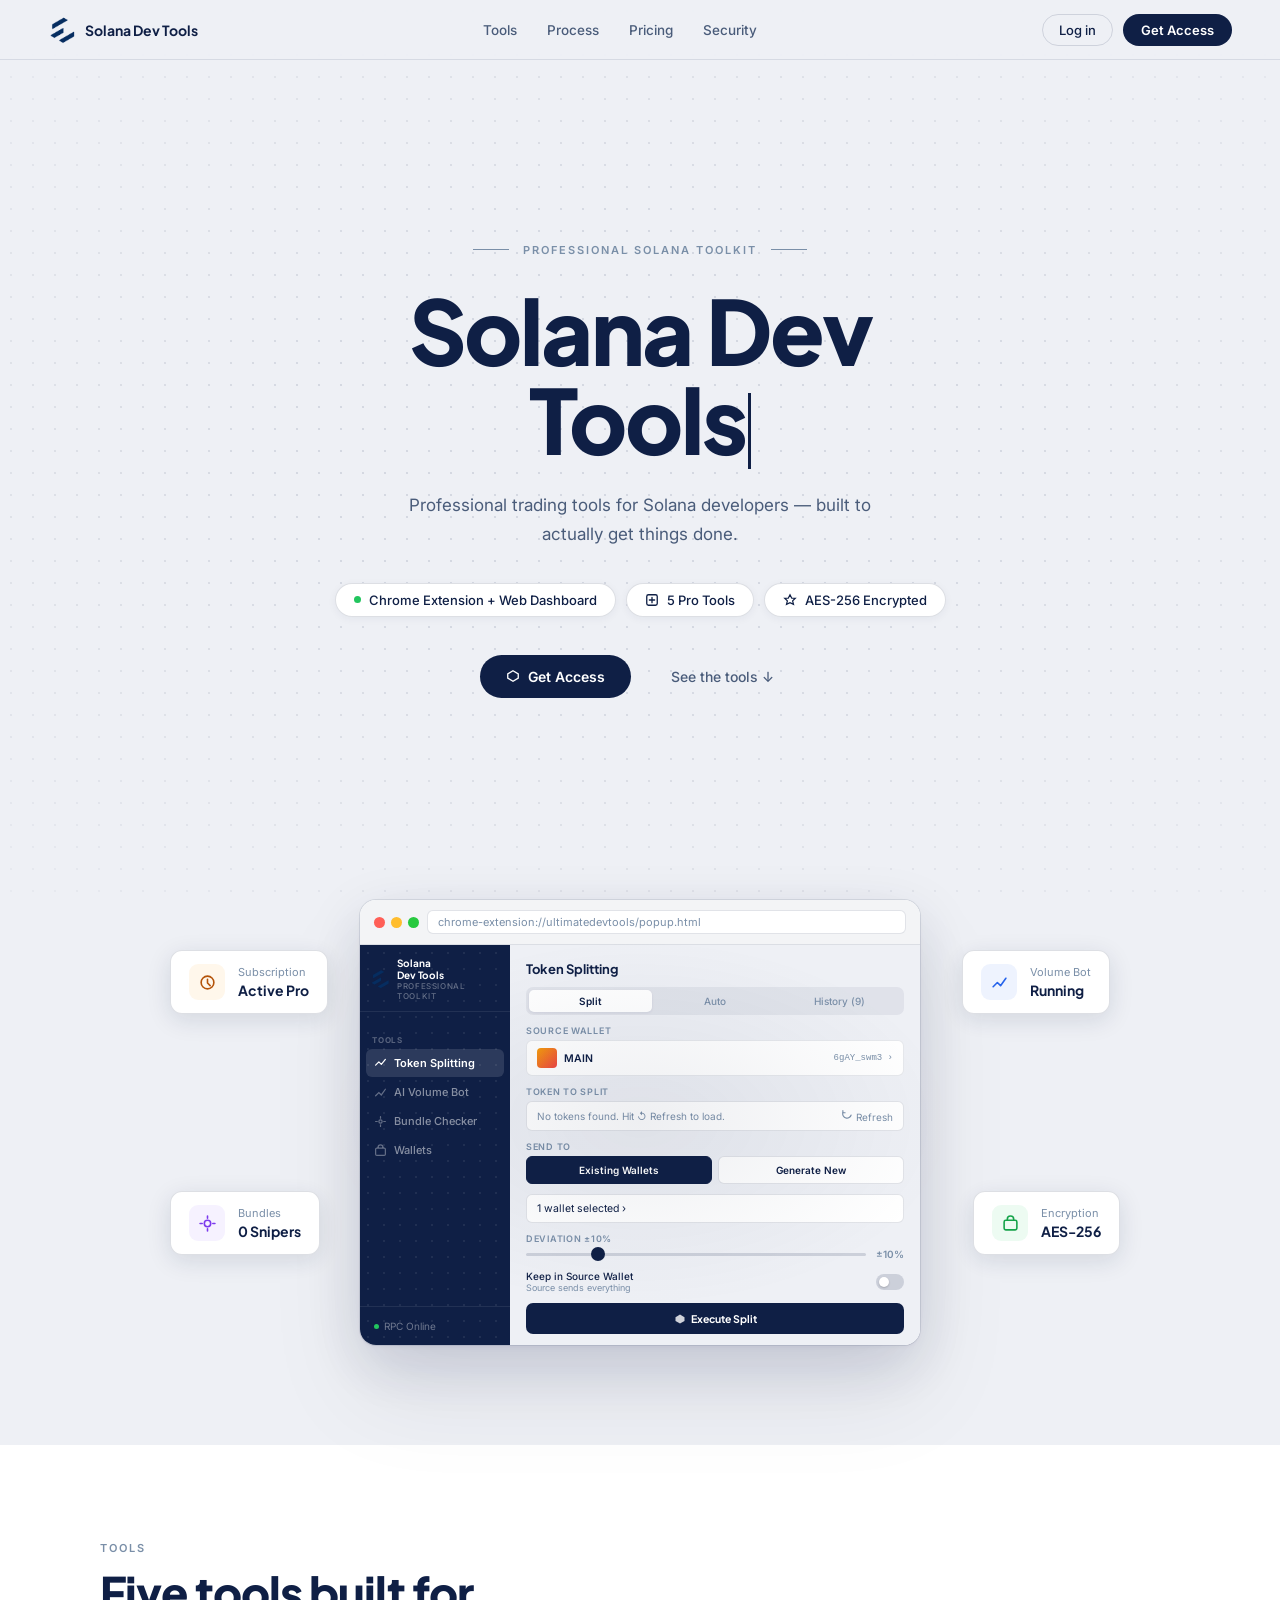
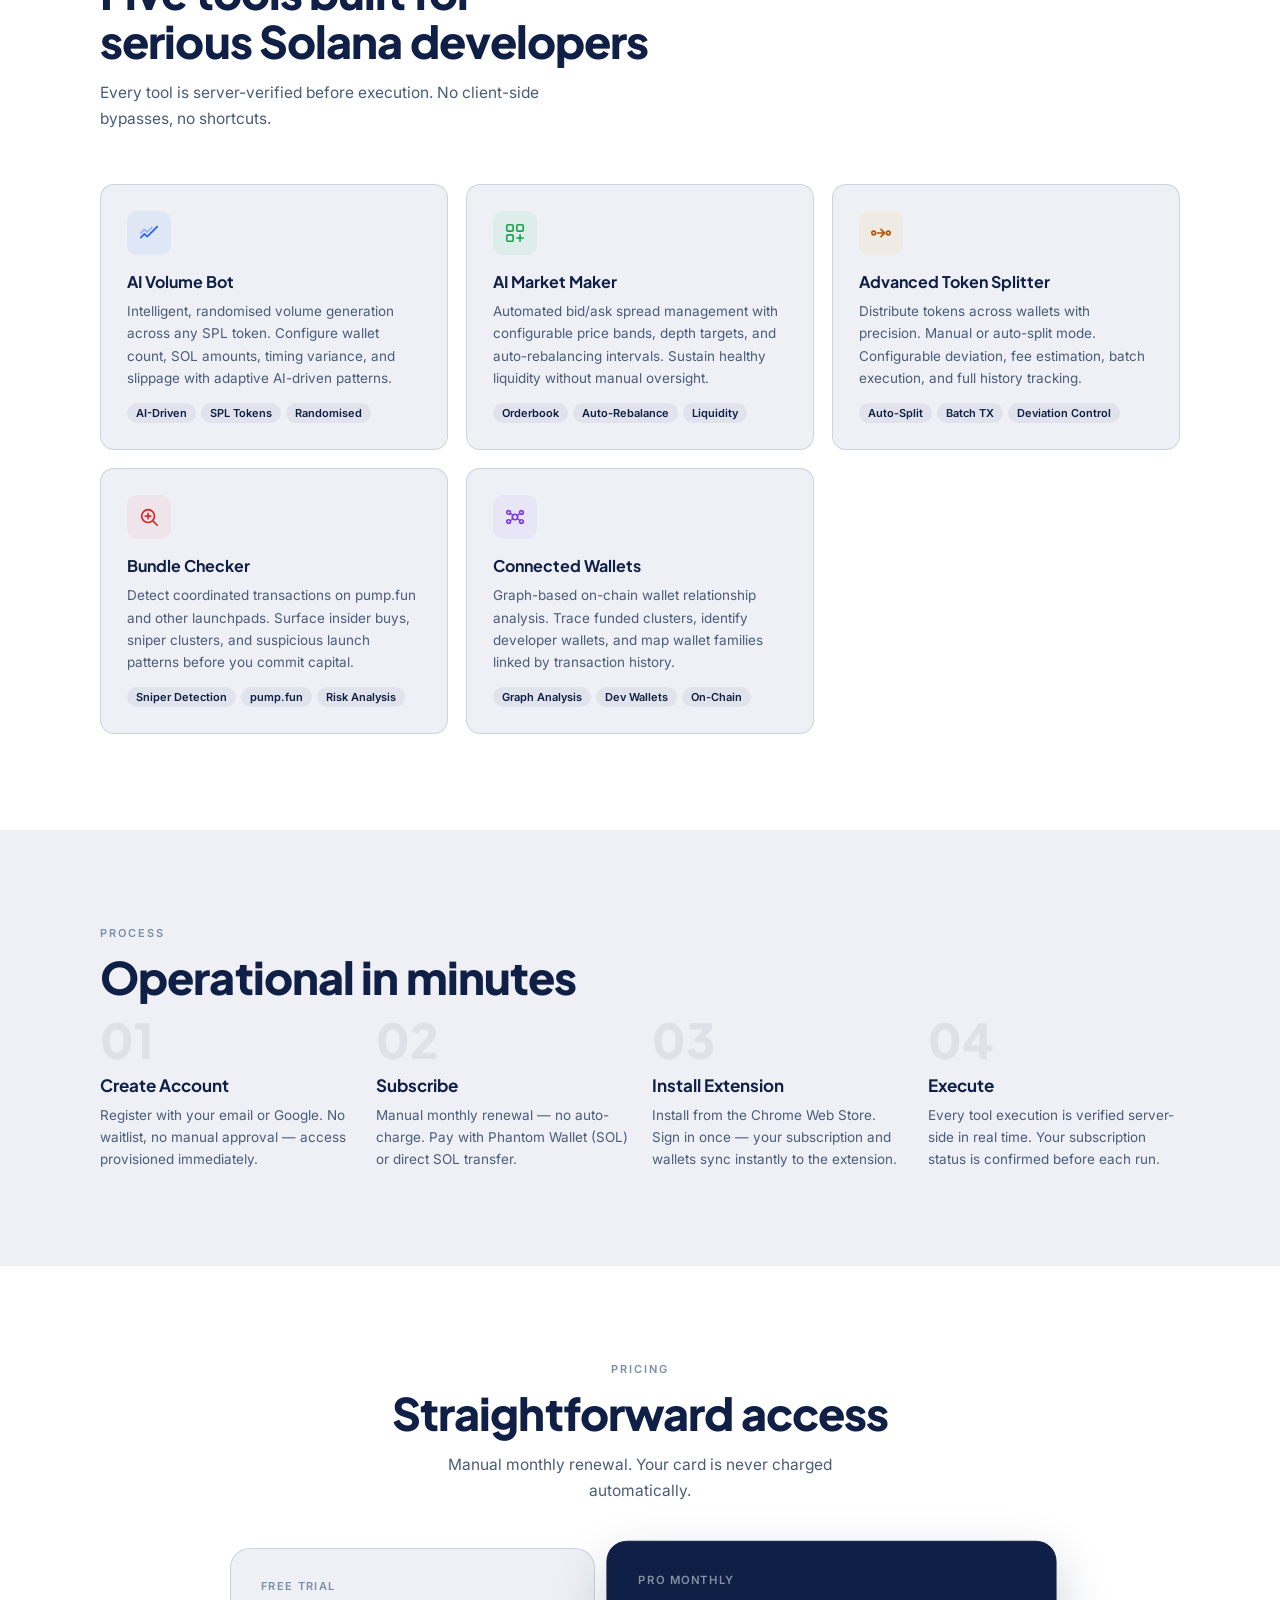
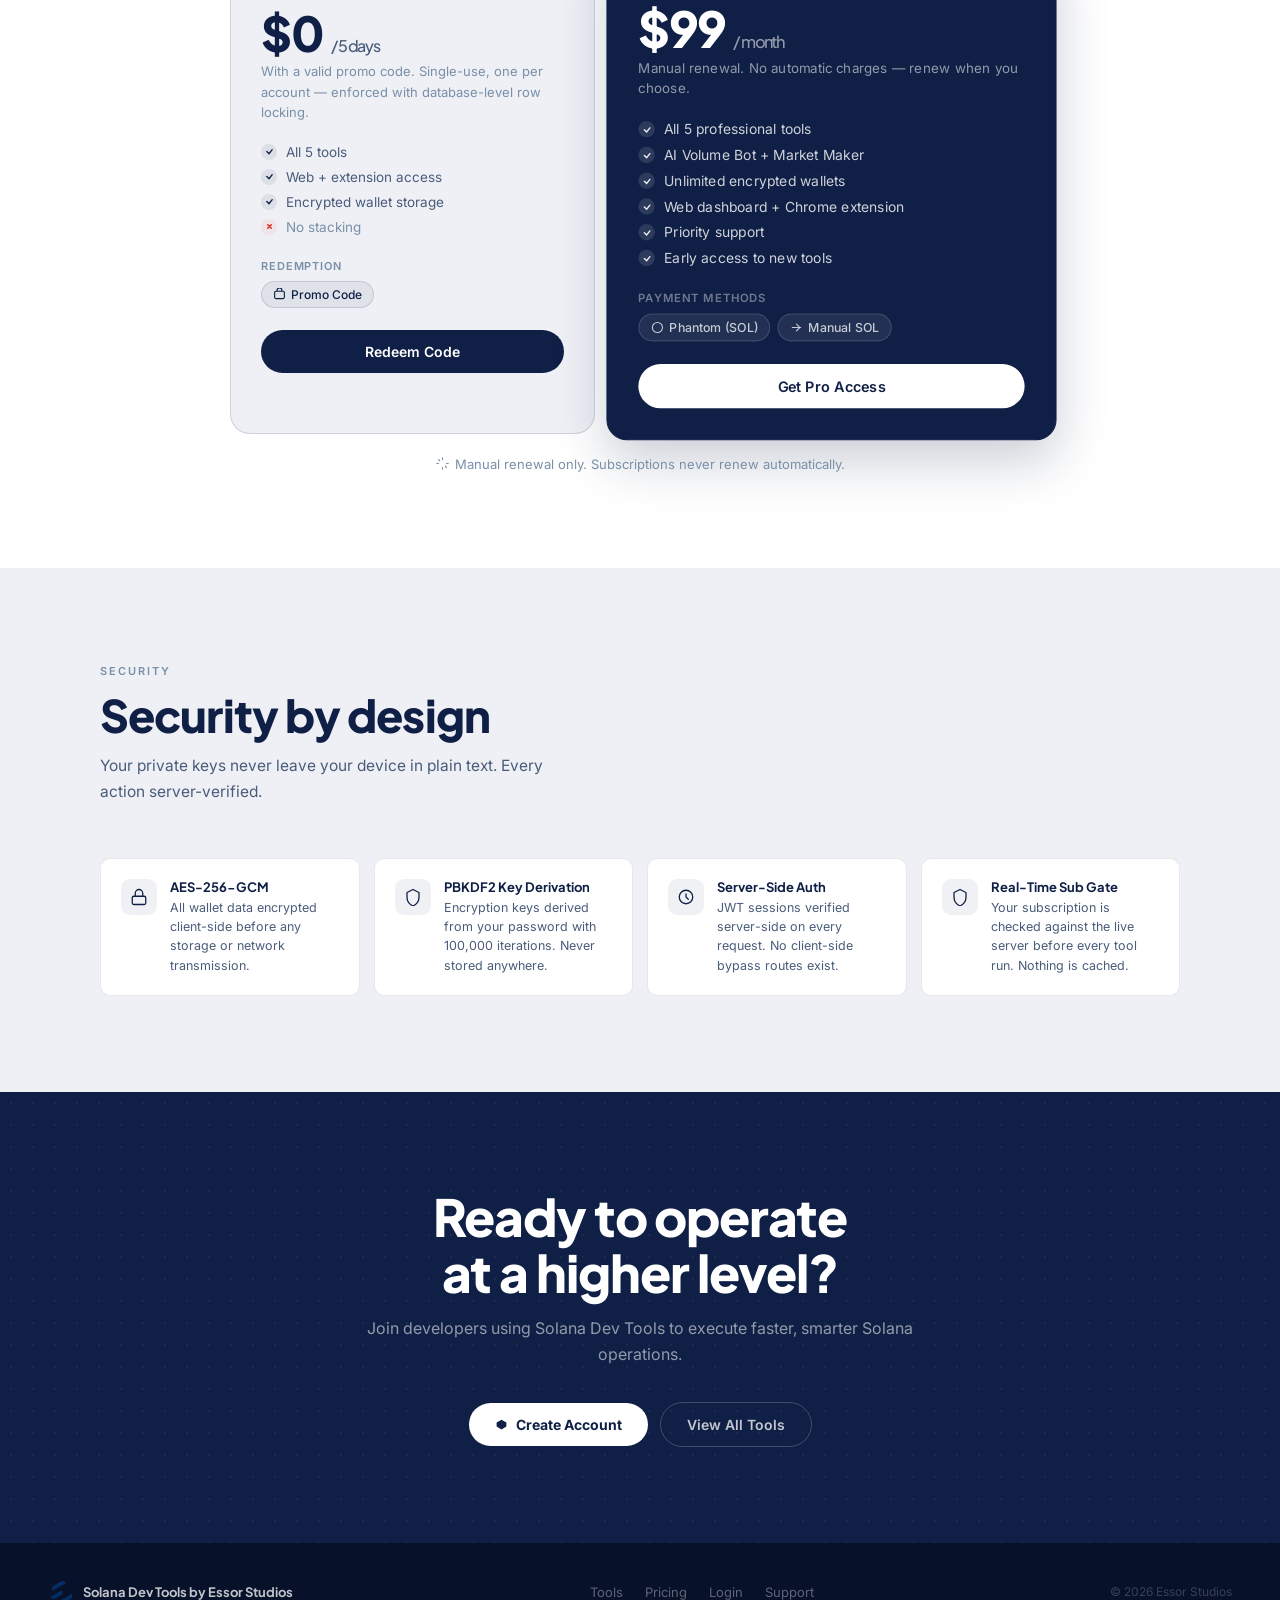
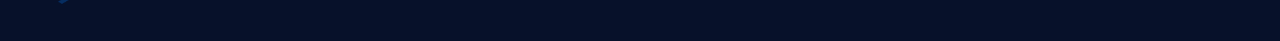
==== index.html @ aea34c88 "Update" ====
<!DOCTYPE html>
<html lang="en">
<head>
  <meta charset="UTF-8">
  <meta name="viewport" content="width=device-width, initial-scale=1.0">
  <title>Solana Dev Tools by Essor Studios</title>
  <meta name="description" content="Professional Chrome extension for Solana developers. AI Volume Bot, Market Maker, Token Splitter, Bundle Checker and Wallet Analysis.">
  <link rel="icon" href="Icon16.png" />
  <link rel="preconnect" href="https://fonts.googleapis.com">
  <link rel="preconnect" href="https://fonts.gstatic.com" crossorigin>
  <link href="https://fonts.googleapis.com/css2?family=Inter:wght@300;400;500;600;700&family=Plus+Jakarta+Sans:wght@400;500;600;700;800&display=swap" rel="stylesheet">
  <style>
    *, *::before, *::after { box-sizing: border-box; margin: 0; padding: 0; }
    :root {
      --navy:      #0f1f45;
      --navy-dark: #0a1530;
      --navy-mid:  #172550;
      --text-dark: #0f1f45;
      --text-body: #4a5c7a;
      --text-muted:#7a8fa8;
      --bg:        #eef0f5;
      --bg-white:  #ffffff;
      --border:    rgba(15,31,69,0.1);
      --border-mid:rgba(15,31,69,0.14);
      --green:     #22c55e;
      --font-display: 'Plus Jakarta Sans', 'Inter', sans-serif;
      --font-body:    'Inter', sans-serif;
      --radius-pill: 100px;
      --radius-lg: 14px;
      --radius-xl: 20px;
    }
    html { font-size: 16px; -webkit-font-smoothing: antialiased; scroll-behavior: smooth; }
    body { font-family: var(--font-body); background: var(--bg); color: var(--text-dark); overflow-x: hidden; }
    a { text-decoration: none; color: inherit; }
    button { font-family: inherit; cursor: pointer; }

    /* ── NAV ── */
    .nav {
      position: fixed; top: 0; left: 0; right: 0; z-index: 200;
      height: 60px; display: flex; align-items: center;
      justify-content: space-between; padding: 0 48px;
      background: rgba(238,240,245,0.9); backdrop-filter: blur(16px);
      border-bottom: 1px solid var(--border);
      transition: background 0.2s, box-shadow 0.2s;
    }
    .nav.scrolled { background: rgba(238,240,245,0.97); box-shadow: 0 1px 16px rgba(15,31,69,0.08); }
    .nav-brand { display: flex; align-items: center; gap: 9px; }
    .nav-brand img { width: 28px; height: 28px; border-radius: 7px; }
    .nav-brand-fallback {
      width: 28px; height: 28px; border-radius: 7px;
      background: var(--navy); display: flex; align-items: center; justify-content: center;
    }
    .nav-brand-fallback svg { width: 16px; height: 16px; color: #fff; }
    .nav-brand-name { font-family: var(--font-display); font-weight: 700; font-size: 14px; color: var(--navy); }
    .nav-links { display: flex; align-items: center; gap: 30px; }
    .nav-links a { font-size: 13.5px; font-weight: 500; color: var(--text-body); transition: color 0.15s; }
    .nav-links a:hover { color: var(--navy); }
    .nav-right { display: flex; align-items: center; gap: 10px; }
    .btn-nav-outline {
      font-size: 13px; font-weight: 500; color: var(--navy); padding: 7px 16px;
      border-radius: var(--radius-pill); border: 1px solid var(--border-mid);
      background: transparent; transition: all 0.15s; cursor: pointer; font-family: inherit;
    }
    .btn-nav-outline:hover { background: var(--navy); color: #fff; border-color: var(--navy); }
    .btn-nav-solid {
      font-size: 13px; font-weight: 600; color: #fff; padding: 8px 18px;
      border-radius: var(--radius-pill); background: var(--navy); border: none;
      cursor: pointer; transition: all 0.15s; font-family: inherit;
    }
    .btn-nav-solid:hover { background: var(--navy-mid); transform: translateY(-1px); }

    /* ── HERO ── */
    .hero {
      min-height: 100vh; display: flex; flex-direction: column;
      align-items: center; justify-content: center; text-align: center;
      padding: 110px 40px 70px; position: relative; overflow: hidden;
    }
    .hero-dots {
      position: absolute; inset: 0;
      background-image: radial-gradient(circle, rgba(15,31,69,0.11) 1px, transparent 1px);
      background-size: 22px 22px;
      mask-image: radial-gradient(ellipse 90% 80% at 50% 50%, black 30%, transparent 100%);
      pointer-events: none;
    }
    .hero-inner { position: relative; z-index: 1; max-width: 780px; }

    /* Eyebrow */
    .eyebrow-row {
      display: flex; align-items: center; justify-content: center;
      gap: 14px; margin-bottom: 28px;
      opacity: 0; animation: fadeUp 0.6s 0.1s ease forwards;
    }
    .eyebrow-line { width: 36px; height: 1px; background: var(--text-muted); }
    .eyebrow-text { font-family: var(--font-body); font-size: 11px; font-weight: 600; letter-spacing: 0.18em; text-transform: uppercase; color: var(--text-muted); }

    .hero h1 {
      font-family: var(--font-display); font-size: clamp(3rem, 7vw, 5.6rem);
      font-weight: 800; line-height: 1.0; color: var(--navy);
      letter-spacing: -0.025em; margin-bottom: 22px;
      opacity: 0; animation: fadeUp 0.7s 0.2s ease forwards;
    }
    .cursor-blink {
      display: inline-block; width: 3px; height: 0.85em;
      background: var(--navy); margin-left: 3px; vertical-align: middle;
      animation: blink 1s step-end infinite;
    }
    @keyframes blink { 0%,100%{opacity:1;} 50%{opacity:0;} }

    .hero-desc {
      font-size: 17px; font-weight: 400; color: var(--text-body);
      line-height: 1.7; max-width: 480px; margin: 0 auto 34px;
      opacity: 0; animation: fadeUp 0.7s 0.32s ease forwards;
    }

    /* Social proof pills */
    .hero-social {
      display: flex; align-items: center; justify-content: center;
      gap: 10px; flex-wrap: wrap; margin-bottom: 38px;
      opacity: 0; animation: fadeUp 0.7s 0.44s ease forwards;
    }
    .social-pill {
      display: flex; align-items: center; gap: 8px; padding: 8px 18px;
      background: var(--bg-white); border: 1px solid var(--border-mid);
      border-radius: var(--radius-pill); font-size: 13px; font-weight: 500;
      color: var(--text-dark); box-shadow: 0 2px 8px rgba(15,31,69,0.05);
    }
    .social-pill svg { width: 14px; height: 14px; }
    .dot-live {
      width: 7px; height: 7px; background: var(--green); border-radius: 50%;
      animation: pulse-live 2s ease-in-out infinite;
    }
    @keyframes pulse-live { 0%,100%{box-shadow:0 0 0 0 rgba(34,197,94,0.45);} 50%{box-shadow:0 0 0 4px rgba(34,197,94,0);} }

    /* CTA row */
    .hero-cta {
      display: flex; align-items: center; justify-content: center; gap: 14px; flex-wrap: wrap;
      opacity: 0; animation: fadeUp 0.7s 0.54s ease forwards;
    }
    .btn-hero-primary {
      display: inline-flex; align-items: center; gap: 8px; padding: 13px 26px;
      background: var(--navy); color: #fff; border-radius: var(--radius-pill);
      font-family: var(--font-body); font-size: 14px; font-weight: 600;
      border: none; cursor: pointer; transition: all 0.2s;
    }
    .btn-hero-primary:hover { background: var(--navy-mid); transform: translateY(-2px); box-shadow: 0 8px 22px rgba(15,31,69,0.22); }
    .btn-hero-ghost {
      display: inline-flex; align-items: center; gap: 8px; padding: 13px 26px;
      background: transparent; color: var(--text-body); border-radius: var(--radius-pill);
      font-family: var(--font-body); font-size: 14px; font-weight: 500;
      border: none; cursor: pointer; transition: color 0.2s;
    }
    .btn-hero-ghost:hover { color: var(--navy); }

    @keyframes fadeUp { from{opacity:0;transform:translateY(18px);} to{opacity:1;transform:translateY(0);} }

    /* ── EXTENSION SCREENSHOT AREA ── */
    .screenshot-section {
      padding: 0 40px 100px; display: flex; justify-content: center;
      position: relative; overflow: visible;
    }
    .screenshot-wrap {
      position: relative;
      opacity: 0; animation: fadeUp 0.8s 0.65s ease forwards;
    }
    .screenshot-glow {
      position: absolute; inset: -40px;
      background: radial-gradient(ellipse 70% 50% at 50% 50%, rgba(15,31,69,0.07) 0%, transparent 70%);
      pointer-events: none;
    }
    .ext-window {
      width: 560px;
      background: var(--bg-white);
      border-radius: 16px;
      box-shadow: 0 0 0 1px rgba(15,31,69,0.1), 0 2px 4px rgba(15,31,69,0.04), 0 20px 60px rgba(15,31,69,0.14), 0 48px 100px rgba(15,31,69,0.08);
      overflow: hidden;
    }
    /* Window chrome */
    .window-chrome {
      background: #f3f4f6; border-bottom: 1px solid rgba(15,31,69,0.1);
      padding: 10px 14px; display: flex; align-items: center; gap: 8px;
    }
    .chrome-dots { display: flex; gap: 6px; }
    .chrome-dot  { width: 11px; height: 11px; border-radius: 50%; }
    .chrome-dot.r { background: #ff5f57; }
    .chrome-dot.y { background: #ffbd2e; }
    .chrome-dot.g { background: #27c93f; }
    .chrome-bar {
      flex: 1; background: #fff; border: 1px solid rgba(15,31,69,0.12);
      border-radius: 6px; padding: 4px 10px;
      font-size: 11px; color: var(--text-muted); font-family: var(--font-body);
    }
    /* Extension body */
    .ext-body { display: flex; height: 400px; }
    .ext-side {
      width: 150px; background: var(--navy); flex-shrink: 0; position: relative; overflow: hidden;
      display: flex; flex-direction: column;
    }
    .ext-side::before {
      content: ''; position: absolute; inset: 0;
      background-image: radial-gradient(circle, rgba(255,255,255,0.07) 1px, transparent 1px);
      background-size: 16px 16px; pointer-events: none;
    }
    .ext-side > * { position: relative; z-index: 1; }
    .ext-side-header { padding: 12px 10px 10px; border-bottom: 1px solid rgba(255,255,255,0.08); }
    .ext-side-brand { display: flex; align-items: center; gap: 7px; }
    .ext-side-brand img { width: 20px; height: 20px; border-radius: 5px; }
    .ext-side-brand-fb { width:20px;height:20px;border-radius:5px;background:rgba(255,255,255,0.15);display:flex;align-items:center;justify-content:center; }
    .ext-side-name { font-family: var(--font-display); font-size: 10px; font-weight: 700; color: #fff; line-height: 1.2; }
    .ext-side-sub  { font-size: 8px; font-weight: 500; letter-spacing: 0.08em; text-transform: uppercase; color: rgba(255,255,255,0.35); }
    .ext-nav { flex: 1; padding: 10px 6px; display: flex; flex-direction: column; gap: 1px; }
    .ext-nav-label { font-size: 8px; font-weight: 700; letter-spacing: 0.1em; text-transform: uppercase; color: rgba(255,255,255,0.3); padding: 7px 6px 3px; margin-top: 6px; }
    .ext-nav-item {
      display: flex; align-items: center; gap: 7px; padding: 7px 8px;
      border-radius: 6px; font-size: 11px; font-weight: 500;
      color: rgba(255,255,255,0.5); cursor: pointer;
    }
    .ext-nav-item svg { width: 13px; height: 13px; flex-shrink: 0; opacity: 0.7; }
    .ext-nav-item.active { background: rgba(255,255,255,0.12); color: #fff; font-weight: 600; }
    .ext-nav-item.active svg { opacity: 1; }
    .ext-side-footer { padding: 8px 6px; border-top: 1px solid rgba(255,255,255,0.08); }
    .ext-rpc {
      display: flex; align-items: center; gap: 5px; padding: 5px 8px;
      font-size: 10px; color: rgba(255,255,255,0.4);
    }
    .rpc-dot { width: 5px; height: 5px; border-radius: 50%; background: var(--green); }
    /* Main panel */
    .ext-main {
      flex: 1; background: #eef0f5; padding: 16px; overflow: hidden;
      display: flex; flex-direction: column; gap: 10px;
    }
    .ext-panel-title { font-family: var(--font-display); font-size: 13px; font-weight: 700; color: var(--text-dark); flex-shrink: 0; }
    .ext-tabs { display: flex; gap: 2px; background: rgba(15,31,69,0.06); border-radius: 7px; padding: 3px; flex-shrink: 0; }
    .ext-tab {
      flex: 1; padding: 5px 8px; border-radius: 5px; font-size: 10px; font-weight: 500;
      color: var(--text-muted); background: transparent; border: none; cursor: pointer; text-align: center;
    }
    .ext-tab.active { background: #fff; color: var(--navy); font-weight: 600; box-shadow: 0 1px 3px rgba(15,31,69,0.08); }
    .ext-field-label {
      font-size: 9px; font-weight: 600; letter-spacing: 0.08em;
      text-transform: uppercase; color: var(--text-muted); margin-bottom: 4px;
    }
    .ext-input {
      background: #fff; border: 1px solid rgba(15,31,69,0.12); border-radius: 6px;
      padding: 7px 10px; font-size: 10.5px; color: var(--text-dark); width: 100%;
      display: flex; align-items: center; justify-content: space-between;
    }
    .ext-input-mono { font-family: monospace; font-size: 10px; color: var(--text-muted); }
    .ext-row { display: flex; gap: 8px; }
    .ext-row .ext-col { flex: 1; }
    .ext-field { flex-shrink: 0; }
    .ext-tab-row { display: flex; gap: 6px; flex-shrink: 0; }
    .ext-tab-btn {
      flex: 1; padding: 7px; background: #fff; border: 1px solid rgba(15,31,69,0.12);
      border-radius: 6px; font-size: 10px; font-weight: 600; color: var(--text-dark); cursor: pointer; text-align: center;
    }
    .ext-tab-btn.active { background: var(--navy); color: #fff; border-color: var(--navy); }
    .ext-btn-exec {
      background: var(--navy); border: none; border-radius: 7px; padding: 9px 12px;
      font-size: 10.5px; font-weight: 700; color: #fff; cursor: pointer; width: 100%;
      font-family: var(--font-display); display: flex; align-items: center; justify-content: center; gap: 5px;
      flex-shrink: 0;
    }
    .ext-slider-row { display: flex; align-items: center; gap: 10px; flex-shrink: 0; }
    .ext-slider { flex: 1; height: 3px; background: rgba(15,31,69,0.15); border-radius: 2px; appearance: none; outline: none; }
    .ext-slider::-webkit-slider-thumb { appearance: none; width: 14px; height: 14px; border-radius: 50%; background: var(--navy); cursor: pointer; }
    .ext-slider-val { font-size: 10px; font-weight: 600; color: var(--text-muted); white-space: nowrap; }
    .ext-wallet-row {
      display: flex; align-items: center; justify-content: space-between;
      padding: 7px 10px; background: #fff; border: 1px solid rgba(15,31,69,0.1);
      border-radius: 6px; flex-shrink: 0;
    }
    .ext-wallet-icon { width: 20px; height: 20px; border-radius: 4px; background: linear-gradient(135deg,#f59e0b,#ef4444); }
    .ext-wallet-name { font-size: 10.5px; font-weight: 600; color: var(--text-dark); }
    .ext-wallet-addr { font-size: 9px; font-family: monospace; color: var(--text-muted); }
    .ext-toggle-row { display: flex; align-items: center; justify-content: space-between; flex-shrink: 0; }
    .ext-toggle-label { font-size: 10px; font-weight: 500; color: var(--text-dark); }
    .ext-toggle-sub   { font-size: 9px; color: var(--text-muted); }
    .mini-toggle { width: 28px; height: 16px; background: rgba(15,31,69,0.15); border-radius: 8px; position: relative; }
    .mini-toggle::after { content:''; position:absolute; width:10px;height:10px;background:#fff;border-radius:50%;top:3px;left:3px; box-shadow:0 1px 2px rgba(0,0,0,0.2); }

    /* Floating info cards */
    .info-float {
      position: absolute; background: var(--bg-white);
      border: 1px solid var(--border-mid); border-radius: 12px;
      padding: 13px 18px; box-shadow: 0 6px 24px rgba(15,31,69,0.12);
      display: flex; align-items: center; gap: 13px;
      white-space: nowrap;
    }
    .float-a { right: -190px; top: 50px; animation: floatA 3.5s ease-in-out infinite; }
    .float-b { right: -200px; bottom: 90px; animation: floatB 4s 0.5s ease-in-out infinite; }
    .float-c { left: -190px; top: 50px; animation: floatA 3.8s 1s ease-in-out infinite; }
    .float-d { left: -190px; bottom: 90px; animation: floatB 3.2s 0.2s ease-in-out infinite; }
    @keyframes floatA { 0%,100%{transform:translateY(0);} 50%{transform:translateY(-6px);} }
    @keyframes floatB { 0%,100%{transform:translateY(0);} 50%{transform:translateY(5px);} }
    .float-icon {
      width: 36px; height: 36px; border-radius: 9px;
      display: flex; align-items: center; justify-content: center; flex-shrink: 0;
    }
    .float-icon svg { width: 17px; height: 17px; }
    .float-label { font-size: 11px; color: var(--text-muted); margin-bottom: 2px; }
    .float-value { font-size: 14px; font-weight: 700; color: var(--navy); font-family: var(--font-display); }

    /* ── SECTIONS ── */
    section { padding: 96px 48px; }
    .section-inner { max-width: 1080px; margin: 0 auto; }
    .section-eyebrow {
      font-size: 11px; font-weight: 600; letter-spacing: 0.18em;
      text-transform: uppercase; color: var(--text-muted); margin-bottom: 12px;
    }
    .section-title {
      font-family: var(--font-display); font-size: clamp(1.8rem, 3.5vw, 2.8rem);
      font-weight: 800; color: var(--navy); line-height: 1.1;
      letter-spacing: -0.02em; margin-bottom: 14px;
    }
    .section-desc { font-size: 15.5px; color: var(--text-body); line-height: 1.7; max-width: 480px; margin-bottom: 52px; }

    /* ── TOOLS GRID ── */
    .tools-section { background: var(--bg-white); }
    .tools-grid { display: grid; grid-template-columns: repeat(auto-fill, minmax(290px, 1fr)); gap: 18px; }
    .tool-card {
      background: var(--bg); border: 1px solid var(--border-mid);
      border-radius: var(--radius-lg); padding: 26px;
      transition: all 0.22s; position: relative; overflow: hidden;
    }
    .tool-card::before {
      content: ''; position: absolute; top: 0; left: 0; right: 0; height: 2px;
      background: var(--tc, var(--navy));
      transform: scaleX(0); transform-origin: left; transition: transform 0.3s ease;
    }
    .tool-card:hover { transform: translateY(-3px); box-shadow: 0 10px 32px rgba(15,31,69,0.09); border-color: rgba(15,31,69,0.18); }
    .tool-card:hover::before { transform: scaleX(1); }
    .tool-icon-wrap {
      width: 44px; height: 44px; border-radius: 10px;
      background: var(--ti, rgba(15,31,69,0.06)); display: flex; align-items: center;
      justify-content: center; margin-bottom: 16px;
    }
    .tool-icon-wrap svg { width: 22px; height: 22px; color: var(--tic, var(--navy)); }
    .tool-card h3 { font-family: var(--font-display); font-size: 16px; font-weight: 700; color: var(--navy); margin-bottom: 8px; }
    .tool-card p { font-size: 13.5px; line-height: 1.65; color: var(--text-body); margin-bottom: 14px; }
    .tool-tags { display: flex; gap: 5px; flex-wrap: wrap; }
    .tool-tag { padding: 3px 9px; background: rgba(15,31,69,0.06); border-radius: 100px; font-size: 11px; font-weight: 600; color: var(--navy); }

    /* ── PROCESS ── */
    .process-section { background: var(--bg); }
    .steps-grid { display: grid; grid-template-columns: repeat(auto-fill, minmax(210px, 1fr)); gap: 24px; }
    .step-item { opacity: 0; transform: translateY(20px); transition: opacity 0.5s ease, transform 0.5s ease; }
    .step-item.visible { opacity: 1; transform: translateY(0); }
    .step-number { font-family: var(--font-display); font-size: 48px; font-weight: 800; color: rgba(15,31,69,0.07); line-height: 1; margin-bottom: 10px; }
    .step-title { font-family: var(--font-display); font-size: 17px; font-weight: 700; color: var(--navy); margin-bottom: 8px; }
    .step-desc { font-size: 13.5px; line-height: 1.65; color: var(--text-body); }

    /* ── PRICING ── */
    .pricing-section { background: var(--bg-white); }
    .pricing-wrap { max-width: 820px; margin: 0 auto; display: grid; grid-template-columns: 1fr 1.2fr; gap: 18px; }
    .pricing-card { background: var(--bg); border: 1px solid var(--border-mid); border-radius: var(--radius-xl); padding: 30px; }
    .pricing-card.featured { background: var(--navy); border-color: var(--navy); transform: scale(1.03); box-shadow: 0 20px 50px rgba(15,31,69,0.22); }
    .pricing-eyebrow { font-size: 11px; font-weight: 600; letter-spacing: 0.12em; text-transform: uppercase; margin-bottom: 16px; }
    .pricing-eyebrow.dark { color: var(--text-muted); }
    .pricing-eyebrow.light { color: rgba(255,255,255,0.5); }
    .pricing-price { font-family: var(--font-display); font-size: 48px; font-weight: 800; line-height: 1; margin-bottom: 4px; letter-spacing: -0.03em; }
    .pricing-price.dark { color: var(--navy); }
    .pricing-price.light { color: #fff; }
    .pricing-period { font-size: 16px; font-weight: 500; }
    .pricing-period.dark { color: var(--text-body); }
    .pricing-period.light { color: rgba(255,255,255,0.55); }
    .pricing-desc { font-size: 13px; line-height: 1.55; margin-bottom: 22px; }
    .pricing-desc.dark { color: var(--text-muted); }
    .pricing-desc.light { color: rgba(255,255,255,0.55); }
    .pricing-features { list-style: none; margin-bottom: 24px; display: flex; flex-direction: column; gap: 9px; }
    .pricing-features li { display: flex; align-items: center; gap: 9px; font-size: 13.5px; }
    .check-icon { width: 16px; height: 16px; border-radius: 50%; display: flex; align-items: center; justify-content: center; flex-shrink: 0; }
    .check-icon svg { width: 9px; height: 9px; }
    .check-icon.dark { background: rgba(15,31,69,0.08); color: var(--navy); }
    .check-icon.light { background: rgba(255,255,255,0.12); color: rgba(255,255,255,0.9); }
    .feat-text.dark { color: var(--text-body); }
    .feat-text.light { color: rgba(255,255,255,0.8); }
    .payment-methods-label { font-size: 11px; font-weight: 600; letter-spacing: 0.08em; text-transform: uppercase; margin-bottom: 8px; }
    .payment-methods-label.dark { color: var(--text-muted); }
    .payment-methods-label.light { color: rgba(255,255,255,0.4); }
    .payment-chips { display: flex; gap: 7px; flex-wrap: wrap; margin-bottom: 22px; }
    .pchip {
      display: flex; align-items: center; gap: 5px; padding: 5px 11px;
      border-radius: 100px; font-size: 12px; font-weight: 500;
    }
    .pchip svg { width: 13px; height: 13px; }
    .pchip.dark { background: rgba(15,31,69,0.06); border: 1px solid var(--border-mid); color: var(--navy); }
    .pchip.light { background: rgba(255,255,255,0.08); border: 1px solid rgba(255,255,255,0.14); color: rgba(255,255,255,0.75); }
    .btn-price {
      width: 100%; padding: 13px; border-radius: 100px;
      font-family: var(--font-body); font-size: 14px; font-weight: 600;
      cursor: pointer; border: none; transition: all 0.18s; display: block; text-align: center;
    }
    .btn-price.dark { background: var(--navy); color: #fff; }
    .btn-price.dark:hover { background: var(--navy-mid); transform: translateY(-1px); }
    .btn-price.light { background: #fff; color: var(--navy); }
    .btn-price.light:hover { opacity: 0.92; transform: translateY(-1px); }
    .pricing-note { text-align: center; margin-top: 22px; font-size: 13px; color: var(--text-muted); display: flex; align-items: center; justify-content: center; gap: 6px; }
    .pricing-note svg { width: 13px; height: 13px; }

    /* ── SECURITY ── */
    .security-grid { display: grid; grid-template-columns: repeat(auto-fill, minmax(230px, 1fr)); gap: 14px; }
    .sec-item {
      background: var(--bg-white); border: 1px solid var(--border); border-radius: 10px;
      padding: 20px; display: flex; gap: 13px; align-items: flex-start;
      transition: box-shadow 0.2s, transform 0.2s;
    }
    .sec-item:hover { transform: translateY(-2px); box-shadow: 0 6px 20px rgba(15,31,69,0.07); }
    .sec-icon { width: 36px; height: 36px; border-radius: 9px; background: rgba(15,31,69,0.06); display: flex; align-items: center; justify-content: center; flex-shrink: 0; }
    .sec-icon svg { width: 18px; height: 18px; color: var(--navy); }
    .sec-title { font-family: var(--font-display); font-size: 13px; font-weight: 700; color: var(--navy); margin-bottom: 3px; }
    .sec-desc { font-size: 12.5px; line-height: 1.55; color: var(--text-body); }

    /* ── CTA BAND ── */
    .cta-band { background: var(--navy); padding: 96px 48px; text-align: center; position: relative; overflow: hidden; }
    .cta-band::before { content:''; position:absolute; inset:0; background-image:radial-gradient(circle, rgba(255,255,255,0.05) 1px, transparent 1px); background-size:22px 22px; }
    .cta-inner { position: relative; max-width: 560px; margin: 0 auto; }
    .cta-band h2 { font-family: var(--font-display); font-size: clamp(2rem, 4.5vw, 3.2rem); font-weight: 800; color: #fff; line-height: 1.1; letter-spacing: -0.02em; margin-bottom: 14px; }
    .cta-band p { font-size: 16px; color: rgba(255,255,255,0.55); margin-bottom: 34px; line-height: 1.65; }
    .cta-actions { display: flex; align-items: center; justify-content: center; gap: 12px; flex-wrap: wrap; }
    .btn-cta-white { display:inline-flex;align-items:center;gap:8px;padding:13px 26px;background:#fff;color:var(--navy);border-radius:100px;font-family:var(--font-body);font-size:14px;font-weight:700;border:none;cursor:pointer;transition:all 0.18s; }
    .btn-cta-white:hover { opacity:0.92; transform:translateY(-2px); box-shadow:0 8px 20px rgba(0,0,0,0.2); }
    .btn-cta-outline { display:inline-flex;align-items:center;gap:8px;padding:13px 26px;background:transparent;color:rgba(255,255,255,0.75);border-radius:100px;font-family:var(--font-body);font-size:14px;font-weight:600;border:1px solid rgba(255,255,255,0.2);cursor:pointer;transition:all 0.18s; }
    .btn-cta-outline:hover { background:rgba(255,255,255,0.06); border-color:rgba(255,255,255,0.35); color:#fff; }

    /* ── FOOTER ── */
    .footer { background: #07112a; padding: 36px 48px; display:flex;align-items:center;justify-content:space-between;flex-wrap:wrap;gap:16px; }
    .footer-brand { display:flex;align-items:center;gap:9px; }
    .footer-brand img { width:26px;height:26px;border-radius:6px; }
    .footer-brand-fb { width:26px;height:26px;border-radius:6px;background:rgba(255,255,255,0.1);display:flex;align-items:center;justify-content:center; }
    .footer-brand-fb svg { width:15px;height:15px;color:#fff; }
    .footer-name { font-family:var(--font-display);font-size:13px;font-weight:700;color:rgba(255,255,255,0.75); }
    .footer-links { display:flex;gap:22px; }
    .footer-links a { font-size:13px;color:rgba(255,255,255,0.35);transition:color 0.15s; }
    .footer-links a:hover { color:rgba(255,255,255,0.75); }
    .footer-copy { font-size:12px;color:rgba(255,255,255,0.2); }

    /* ── REVEAL ── */
    .reveal { opacity:0;transform:translateY(24px);transition:opacity 0.6s ease,transform 0.6s ease; }
    .reveal.visible { opacity:1;transform:translateY(0); }
    .reveal-d1 { transition-delay:0.08s; } .reveal-d2 { transition-delay:0.16s; }
    .reveal-d3 { transition-delay:0.24s; } .reveal-d4 { transition-delay:0.32s; }

    /* ── RESPONSIVE ── */
    @media (max-width: 1100px) {
      .float-a { right: -160px; }
      .float-b { right: -170px; }
      .float-c { left: -160px; }
      .float-d { left: -160px; }
    }

    @media (max-width: 900px) {
      .nav { padding: 0 20px; }
      .nav-links { display: none; }
      section { padding: 64px 24px; }
      .screenshot-section { padding: 0 24px 64px; }
      .ext-window { width: 100%; max-width: 420px; }
      .info-float { display: none; }
      .pricing-wrap { grid-template-columns: 1fr; }
      .pricing-card.featured { transform: none; }
      .footer { padding: 28px 24px; flex-direction: column; align-items: flex-start; }
      .cta-band { padding: 64px 24px; }
      .security-grid { grid-template-columns: 1fr 1fr; }
    }

    /* ── MOBILE (< 600px) ── */
    @media (max-width: 600px) {
      /* Nav */
      .nav { padding: 0 18px; height: 56px; }
      .nav-brand-name { font-size: 13px; }
      .btn-nav-outline { display: none; }
      .btn-nav-solid { padding: 7px 14px; font-size: 12px; }

      /* Hero */
      .hero { padding: 88px 22px 52px; min-height: auto; }
      .hero h1 { font-size: 2.6rem; letter-spacing: -0.02em; }
      .hero-desc { font-size: 15px; }
      .eyebrow-row { margin-bottom: 20px; }
      .hero-social { gap: 7px; }
      .social-pill { font-size: 12px; padding: 7px 14px; }
      .hero-cta { gap: 10px; }
      .btn-hero-primary, .btn-hero-ghost { padding: 12px 22px; font-size: 13px; }

      /* Screenshot */
      .screenshot-section { padding: 0 16px 56px; overflow: hidden; }
      .screenshot-wrap { width: 100%; }
      .ext-window { width: 100%; border-radius: 12px; }
      .ext-body { height: auto; flex-direction: column; }
      .ext-side {
        width: 100%; height: auto; flex-direction: row;
        align-items: center; padding: 10px 12px;
        border-bottom: 1px solid rgba(255,255,255,0.08);
        border-right: none;
      }
      .ext-side::before { background-size: 14px 14px; }
      .ext-side-header { padding: 0; border-bottom: none; border-right: 1px solid rgba(255,255,255,0.08); margin-right: 12px; padding-right: 12px; }
      .ext-nav { flex-direction: row; padding: 0; gap: 2px; flex: 1; overflow-x: auto; }
      .ext-nav::-webkit-scrollbar { display: none; }
      .ext-nav-label { display: none; }
      .ext-nav-item { flex-shrink: 0; padding: 5px 8px; font-size: 10px; }
      .ext-side-footer { display: none; }
      .ext-main { padding: 14px; gap: 8px; }
      .window-chrome { padding: 8px 12px; }
      .chrome-bar { font-size: 10px; }

      /* Sections */
      section { padding: 52px 20px; }
      .section-title { font-size: 1.75rem; }
      .section-desc { font-size: 14.5px; margin-bottom: 36px; }

      /* Tools */
      .tools-grid { grid-template-columns: 1fr; gap: 14px; }
      .tool-card { padding: 20px; }

      /* Steps */
      .steps-grid { grid-template-columns: 1fr 1fr; gap: 20px; }
      .step-number { font-size: 36px; }
      .step-title { font-size: 15px; }
      .step-desc { font-size: 13px; }

      /* Pricing */
      .pricing-wrap { gap: 14px; }
      .pricing-card { padding: 22px; }
      .pricing-price { font-size: 38px; }

      /* Security */
      .security-grid { grid-template-columns: 1fr; gap: 12px; }
      .sec-item { padding: 16px; }

      /* CTA */
      .cta-band { padding: 52px 20px; }
      .cta-band h2 { font-size: 1.9rem; }
      .cta-band p { font-size: 14.5px; }
      .cta-actions { flex-direction: column; align-items: stretch; }
      .btn-cta-white, .btn-cta-outline { justify-content: center; }

      /* Footer */
      .footer { padding: 24px 20px; gap: 20px; }
      .footer-links { flex-wrap: wrap; gap: 16px; }
    }

    @media (max-width: 400px) {
      .hero h1 { font-size: 2.2rem; }
      .steps-grid { grid-template-columns: 1fr; }
    }
  </style>
</head>
<body>

<!-- NAV -->
<nav class="nav" id="main-nav">
  <a href="/" class="nav-brand">
    <img src="icon128.png" alt="Ultimate Dev Tools"
         onerror="this.style.display='none';this.nextElementSibling.style.display='flex'">
    <div class="nav-brand-fallback" style="display:none;">
      <svg viewBox="0 0 16 16" fill="none"><path d="M8 2L14 5.5V10.5L8 14L2 10.5V5.5L8 2Z" fill="white" opacity="0.9"/></svg>
    </div>
    <span class="nav-brand-name">Solana Dev Tools</span>
  </a>
  <div class="nav-links">
    <a href="#tools">Tools</a>
    <a href="#process">Process</a>
    <a href="#pricing">Pricing</a>
    <a href="#security">Security</a>
  </div>
  <div class="nav-right">
    <a href="auth.html" class="btn-nav-outline">Log in</a>
    <a href="auth.html?tab=register" class="btn-nav-solid">Get Access</a>
  </div>
</nav>

<!-- HERO -->
<section class="hero">
  <div class="hero-dots"></div>
  <div class="hero-inner">
    <div class="eyebrow-row">
      <div class="eyebrow-line"></div>
      <span class="eyebrow-text">Professional Solana Toolkit</span>
      <div class="eyebrow-line"></div>
    </div>
    <h1>Solana Dev<br>Tools<span class="cursor-blink"></span></h1>
    <p class="hero-desc">Professional trading tools for Solana developers — built to actually get things done.</p>
    <div class="hero-social">
      <div class="social-pill">
        <div class="dot-live"></div>
        Chrome Extension + Web Dashboard
      </div>
      <div class="social-pill">
        <svg viewBox="0 0 16 16" fill="none"><rect x="2" y="2" width="12" height="12" rx="2" stroke="currentColor" stroke-width="1.5"/><path d="M5 8h6M8 5v6" stroke="currentColor" stroke-width="1.5" stroke-linecap="round"/></svg>
        5 Pro Tools
      </div>
      <div class="social-pill">
        <svg viewBox="0 0 16 16" fill="none"><path d="M8 2L10 6H14L11 9L12 13L8 11L4 13L5 9L2 6H6L8 2Z" stroke="currentColor" stroke-width="1.4"/></svg>
        AES-256 Encrypted
      </div>
    </div>
    <div class="hero-cta">
      <a href="auth.html?tab=register" class="btn-hero-primary">
        <svg viewBox="0 0 16 16" fill="none" style="width:14px;height:14px;"><path d="M8 2L14 5.5V10.5L8 14L2 10.5V5.5L8 2Z" stroke="currentColor" stroke-width="1.5"/></svg>
        Get Access
      </a>
      <a href="#tools" class="btn-hero-ghost">See the tools &darr;</a>
    </div>
  </div>
</section>

<!-- EXTENSION SCREENSHOT -->
<div class="screenshot-section">
  <div class="screenshot-wrap">
    <div class="screenshot-glow"></div>

    <!-- Floating badges -->
    <div class="info-float float-a">
      <div class="float-icon" style="background:rgba(37,99,235,0.08);">
        <svg viewBox="0 0 16 16" fill="none" style="color:#2563eb;"><path d="M2 12L6 8L9 11L14 4" stroke="currentColor" stroke-width="1.5" stroke-linecap="round" stroke-linejoin="round"/></svg>
      </div>
      <div><div class="float-label">Volume Bot</div><div class="float-value">Running</div></div>
    </div>
    <div class="info-float float-b">
      <div class="float-icon" style="background:rgba(34,197,94,0.08);">
        <svg viewBox="0 0 16 16" fill="none" style="color:#16a34a;"><rect x="2" y="5" width="12" height="9" rx="1.5" stroke="currentColor" stroke-width="1.5"/><path d="M5 5V4a3 3 0 016 0v1" stroke="currentColor" stroke-width="1.5"/></svg>
      </div>
      <div><div class="float-label">Encryption</div><div class="float-value">AES-256</div></div>
    </div>
    <div class="info-float float-c">
      <div class="float-icon" style="background:rgba(245,158,11,0.08);">
        <svg viewBox="0 0 16 16" fill="none" style="color:#b45309;"><circle cx="8" cy="8" r="6" stroke="currentColor" stroke-width="1.5"/><path d="M8 5v3.5L10.5 11" stroke="currentColor" stroke-width="1.5" stroke-linecap="round"/></svg>
      </div>
      <div><div class="float-label">Subscription</div><div class="float-value">Active Pro</div></div>
    </div>
    <div class="info-float float-d">
      <div class="float-icon" style="background:rgba(139,92,246,0.08);">
        <svg viewBox="0 0 16 16" fill="none" style="color:#7c3aed;"><circle cx="8" cy="8" r="3" stroke="currentColor" stroke-width="1.5"/><path d="M8 1v2M8 13v2M1 8h2M13 8h2" stroke="currentColor" stroke-width="1.5" stroke-linecap="round"/></svg>
      </div>
      <div><div class="float-label">Bundles</div><div class="float-value">0 Snipers</div></div>
    </div>

    <!-- Extension window -->
    <div class="ext-window">
      <!-- Window chrome bar -->
      <div class="window-chrome">
        <div class="chrome-dots">
          <div class="chrome-dot r"></div>
          <div class="chrome-dot y"></div>
          <div class="chrome-dot g"></div>
        </div>
        <div class="chrome-bar">chrome-extension://ultimatedevtools/popup.html</div>
      </div>

      <div class="ext-body">
        <!-- Sidebar -->
        <div class="ext-side">
          <div class="ext-side-header">
            <div class="ext-side-brand">
              <img src="icon128.png" alt=""
                   onerror="this.style.display='none';this.nextElementSibling.style.display='flex'">
              <div class="ext-side-brand-fb" style="display:none;">
                <svg viewBox="0 0 16 16" fill="none" style="width:10px;height:10px;"><path d="M8 2L14 5.5V10.5L8 14L2 10.5V5.5L8 2Z" fill="white" opacity="0.8"/></svg>
              </div>
              <div>
                <div class="ext-side-name">Solana<br>Dev Tools</div>
                <div class="ext-side-sub">Professional Toolkit</div>
              </div>
            </div>
          </div>
          <div class="ext-nav">
            <div class="ext-nav-label">Tools</div>
            <div class="ext-nav-item active">
              <svg viewBox="0 0 16 16" fill="none"><path d="M2 10L6 6L9 9L14 3" stroke="currentColor" stroke-width="1.5" stroke-linecap="round" stroke-linejoin="round"/></svg>
              Token Splitting
            </div>
            <div class="ext-nav-item">
              <svg viewBox="0 0 16 16" fill="none"><path d="M2 12L6 8L9 11L14 4" stroke="currentColor" stroke-width="1.5" stroke-linecap="round"/></svg>
              AI Volume Bot
            </div>
            <div class="ext-nav-item">
              <svg viewBox="0 0 16 16" fill="none"><circle cx="8" cy="8" r="2" stroke="currentColor" stroke-width="1.5"/><path d="M4 8H2M14 8h-2M8 4V2M8 14v-2" stroke="currentColor" stroke-width="1.5" stroke-linecap="round"/></svg>
              Bundle Checker
            </div>
            <div class="ext-nav-item">
              <svg viewBox="0 0 16 16" fill="none"><rect x="2" y="5" width="12" height="9" rx="1.5" stroke="currentColor" stroke-width="1.5"/><path d="M5 5V4a3 3 0 016 0v1" stroke="currentColor" stroke-width="1.5"/></svg>
              Wallets
            </div>
          </div>
          <div class="ext-side-footer">
            <div class="ext-rpc">
              <div class="rpc-dot"></div>
              RPC Online
            </div>
          </div>
        </div>

        <!-- Main content -->
        <div class="ext-main">
          <div class="ext-panel-title">Token Splitting</div>
          <div class="ext-tabs">
            <div class="ext-tab active">Split</div>
            <div class="ext-tab">Auto</div>
            <div class="ext-tab">History (9)</div>
          </div>
          <div class="ext-field">
            <div class="ext-field-label">Source Wallet</div>
            <div class="ext-wallet-row">
              <div style="display:flex;align-items:center;gap:7px;">
                <div class="ext-wallet-icon"></div>
                <div>
                  <div class="ext-wallet-name">MAIN</div>
                </div>
              </div>
              <div class="ext-wallet-addr">6gAY_swm3 &rsaquo;</div>
            </div>
          </div>
          <div class="ext-field">
            <div class="ext-field-label">Token to Split</div>
            <div class="ext-input" style="font-size:10px;color:var(--text-muted);justify-content:center;">
              No tokens found. Hit ↺ Refresh to load.
              <span style="margin-left:auto;">
                <svg viewBox="0 0 16 16" fill="none" style="width:12px;height:12px;color:var(--text-muted);"><path d="M13.5 8A5.5 5.5 0 112.5 5" stroke="currentColor" stroke-width="1.5" stroke-linecap="round"/><path d="M2.5 2v3h3" stroke="currentColor" stroke-width="1.5" stroke-linecap="round" stroke-linejoin="round"/></svg>
                Refresh
              </span>
            </div>
          </div>
          <div class="ext-field">
            <div class="ext-field-label">Send To</div>
            <div class="ext-tab-row">
              <div class="ext-tab-btn active">Existing Wallets</div>
              <div class="ext-tab-btn">Generate New</div>
            </div>
          </div>
          <div class="ext-input" style="font-size:10.5px;">1 wallet selected &rsaquo;</div>
          <div class="ext-field">
            <div class="ext-field-label">Deviation ±10%</div>
            <div class="ext-slider-row">
              <input type="range" class="ext-slider" value="10" min="0" max="50">
              <span class="ext-slider-val">±10%</span>
            </div>
          </div>
          <div class="ext-toggle-row">
            <div>
              <div class="ext-toggle-label">Keep in Source Wallet</div>
              <div class="ext-toggle-sub">Source sends everything</div>
            </div>
            <div class="mini-toggle"></div>
          </div>
          <button class="ext-btn-exec">
            <svg viewBox="0 0 16 16" fill="none" style="width:12px;height:12px;"><path d="M8 2L14 5.5V10.5L8 14L2 10.5V5.5L8 2Z" fill="currentColor" opacity="0.8"/></svg>
            Execute Split
          </button>
        </div>
      </div>
    </div>
  </div>
</div>

<!-- TOOLS -->
<section class="tools-section" id="tools">
  <div class="section-inner">
    <div class="reveal">
      <div class="section-eyebrow">Tools</div>
      <h2 class="section-title">Five tools built for<br>serious Solana developers</h2>
      <p class="section-desc">Every tool is server-verified before execution. No client-side bypasses, no shortcuts.</p>
    </div>
    <div class="tools-grid">
      <div class="tool-card reveal reveal-d1" style="--tc:#2563eb;--ti:rgba(37,99,235,0.07);--tic:#2563eb;">
        <div class="tool-icon-wrap">
          <svg viewBox="0 0 24 24" fill="none"><path d="M3 17L7 13L10 16L15 11L21 5" stroke="currentColor" stroke-width="1.8" stroke-linecap="round" stroke-linejoin="round"/><path d="M3 12L7 8L10 11L15 6" stroke="currentColor" stroke-width="1.8" stroke-linecap="round" stroke-linejoin="round" opacity="0.4"/></svg>
        </div>
        <h3>AI Volume Bot</h3>
        <p>Intelligent, randomised volume generation across any SPL token. Configure wallet count, SOL amounts, timing variance, and slippage with adaptive AI-driven patterns.</p>
        <div class="tool-tags"><span class="tool-tag">AI-Driven</span><span class="tool-tag">SPL Tokens</span><span class="tool-tag">Randomised</span></div>
      </div>
      <div class="tool-card reveal reveal-d2" style="--tc:#16a34a;--ti:rgba(34,197,94,0.07);--tic:#16a34a;">
        <div class="tool-icon-wrap">
          <svg viewBox="0 0 24 24" fill="none"><rect x="3" y="3" width="7" height="7" rx="1.5" stroke="currentColor" stroke-width="1.8"/><rect x="14" y="3" width="7" height="7" rx="1.5" stroke="currentColor" stroke-width="1.8"/><rect x="3" y="14" width="7" height="7" rx="1.5" stroke="currentColor" stroke-width="1.8"/><path d="M14 17.5h7M17.5 14v7" stroke="currentColor" stroke-width="1.8" stroke-linecap="round"/></svg>
        </div>
        <h3>AI Market Maker</h3>
        <p>Automated bid/ask spread management with configurable price bands, depth targets, and auto-rebalancing intervals. Sustain healthy liquidity without manual oversight.</p>
        <div class="tool-tags"><span class="tool-tag">Orderbook</span><span class="tool-tag">Auto-Rebalance</span><span class="tool-tag">Liquidity</span></div>
      </div>
      <div class="tool-card reveal reveal-d3" style="--tc:#b45309;--ti:rgba(245,158,11,0.07);--tic:#b45309;">
        <div class="tool-icon-wrap">
          <svg viewBox="0 0 24 24" fill="none"><path d="M8 12H16M12 8L16 12L12 16" stroke="currentColor" stroke-width="1.8" stroke-linecap="round" stroke-linejoin="round"/><circle cx="4" cy="12" r="2" stroke="currentColor" stroke-width="1.8"/><circle cx="20" cy="12" r="2" stroke="currentColor" stroke-width="1.8"/></svg>
        </div>
        <h3>Advanced Token Splitter</h3>
        <p>Distribute tokens across wallets with precision. Manual or auto-split mode. Configurable deviation, fee estimation, batch execution, and full history tracking.</p>
        <div class="tool-tags"><span class="tool-tag">Auto-Split</span><span class="tool-tag">Batch TX</span><span class="tool-tag">Deviation Control</span></div>
      </div>
      <div class="tool-card reveal reveal-d1" style="--tc:#dc2626;--ti:rgba(239,68,68,0.07);--tic:#dc2626;">
        <div class="tool-icon-wrap">
          <svg viewBox="0 0 24 24" fill="none"><circle cx="11" cy="11" r="7" stroke="currentColor" stroke-width="1.8"/><path d="M16.5 16.5L21 21" stroke="currentColor" stroke-width="1.8" stroke-linecap="round"/><path d="M8 11h6M11 8v6" stroke="currentColor" stroke-width="1.8" stroke-linecap="round"/></svg>
        </div>
        <h3>Bundle Checker</h3>
        <p>Detect coordinated transactions on pump.fun and other launchpads. Surface insider buys, sniper clusters, and suspicious launch patterns before you commit capital.</p>
        <div class="tool-tags"><span class="tool-tag">Sniper Detection</span><span class="tool-tag">pump.fun</span><span class="tool-tag">Risk Analysis</span></div>
      </div>
      <div class="tool-card reveal reveal-d2" style="--tc:#7c3aed;--ti:rgba(139,92,246,0.07);--tic:#7c3aed;">
        <div class="tool-icon-wrap">
          <svg viewBox="0 0 24 24" fill="none"><circle cx="12" cy="12" r="3" stroke="currentColor" stroke-width="1.8"/><circle cx="5" cy="7" r="2" stroke="currentColor" stroke-width="1.8"/><circle cx="19" cy="7" r="2" stroke="currentColor" stroke-width="1.8"/><circle cx="5" cy="17" r="2" stroke="currentColor" stroke-width="1.8"/><circle cx="19" cy="17" r="2" stroke="currentColor" stroke-width="1.8"/><path d="M7 8l3 2.5M14 13.5l3 2M7 16l3-2.5M14 10.5l3-2" stroke="currentColor" stroke-width="1.4" stroke-linecap="round"/></svg>
        </div>
        <h3>Connected Wallets</h3>
        <p>Graph-based on-chain wallet relationship analysis. Trace funded clusters, identify developer wallets, and map wallet families linked by transaction history.</p>
        <div class="tool-tags"><span class="tool-tag">Graph Analysis</span><span class="tool-tag">Dev Wallets</span><span class="tool-tag">On-Chain</span></div>
      </div>
    </div>
  </div>
</section>

<!-- PROCESS -->
<section class="process-section" id="process">
  <div class="section-inner">
    <div class="reveal">
      <div class="section-eyebrow">Process</div>
      <h2 class="section-title">Operational in minutes</h2>
    </div>
    <div class="steps-grid">
      <div class="step-item"><div class="step-number">01</div><div class="step-title">Create Account</div><p class="step-desc">Register with your email or Google. No waitlist, no manual approval — access provisioned immediately.</p></div>
      <div class="step-item"><div class="step-number">02</div><div class="step-title">Subscribe</div><p class="step-desc">Manual monthly renewal — no auto-charge. Pay with Phantom Wallet (SOL) or direct SOL transfer.</p></div>
      <div class="step-item"><div class="step-number">03</div><div class="step-title">Install Extension</div><p class="step-desc">Install from the Chrome Web Store. Sign in once — your subscription and wallets sync instantly to the extension.</p></div>
      <div class="step-item"><div class="step-number">04</div><div class="step-title">Execute</div><p class="step-desc">Every tool execution is verified server-side in real time. Your subscription status is confirmed before each run.</p></div>
    </div>
  </div>
</section>

<!-- PRICING -->
<section class="pricing-section" id="pricing">
  <div class="section-inner">
    <div class="reveal" style="text-align:center;margin-bottom:44px;">
      <div class="section-eyebrow">Pricing</div>
      <h2 class="section-title">Straightforward access</h2>
      <p class="section-desc" style="margin:0 auto;text-align:center;">Manual monthly renewal. Your card is never charged automatically.</p>
    </div>
    <div class="pricing-wrap reveal">
      <!-- Trial -->
      <div class="pricing-card">
        <div class="pricing-eyebrow dark">Free Trial</div>
        <div class="pricing-price dark">$0 <span class="pricing-period dark">/ 5 days</span></div>
        <p class="pricing-desc dark">With a valid promo code. Single-use, one per account — enforced with database-level row locking.</p>
        <ul class="pricing-features">
          <li><div class="check-icon dark"><svg viewBox="0 0 10 10"><path d="M2 5l2.5 2.5L8 3" stroke="currentColor" stroke-width="1.5" stroke-linecap="round" fill="none"/></svg></div><span class="feat-text dark">All 5 tools</span></li>
          <li><div class="check-icon dark"><svg viewBox="0 0 10 10"><path d="M2 5l2.5 2.5L8 3" stroke="currentColor" stroke-width="1.5" stroke-linecap="round" fill="none"/></svg></div><span class="feat-text dark">Web + extension access</span></li>
          <li><div class="check-icon dark"><svg viewBox="0 0 10 10"><path d="M2 5l2.5 2.5L8 3" stroke="currentColor" stroke-width="1.5" stroke-linecap="round" fill="none"/></svg></div><span class="feat-text dark">Encrypted wallet storage</span></li>
          <li><div class="check-icon" style="background:rgba(239,68,68,0.07);color:#dc2626;"><svg viewBox="0 0 10 10"><path d="M3 3l4 4M7 3L3 7" stroke="currentColor" stroke-width="1.5" stroke-linecap="round" fill="none"/></svg></div><span class="feat-text dark" style="color:var(--text-muted);">No stacking</span></li>
        </ul>
        <div class="payment-methods-label dark">Redemption</div>
        <div class="payment-chips"><div class="pchip dark"><svg viewBox="0 0 16 16" fill="none" style="color:var(--navy);"><rect x="2" y="4" width="12" height="9" rx="1.5" stroke="currentColor" stroke-width="1.4"/><path d="M5 4V3a3 3 0 016 0v1" stroke="currentColor" stroke-width="1.4"/></svg>Promo Code</div></div>
        <a href="auth.html?tab=register" class="btn-price dark">Redeem Code</a>
      </div>
      <!-- Pro -->
      <div class="pricing-card featured">
        <div class="pricing-eyebrow light">Pro Monthly</div>
        <div class="pricing-price light">$99 <span class="pricing-period light">/ month</span></div>
        <p class="pricing-desc light">Manual renewal. No automatic charges — renew when you choose.</p>
        <ul class="pricing-features">
          <li><div class="check-icon light"><svg viewBox="0 0 10 10"><path d="M2 5l2.5 2.5L8 3" stroke="currentColor" stroke-width="1.5" stroke-linecap="round" fill="none"/></svg></div><span class="feat-text light">All 5 professional tools</span></li>
          <li><div class="check-icon light"><svg viewBox="0 0 10 10"><path d="M2 5l2.5 2.5L8 3" stroke="currentColor" stroke-width="1.5" stroke-linecap="round" fill="none"/></svg></div><span class="feat-text light">AI Volume Bot + Market Maker</span></li>
          <li><div class="check-icon light"><svg viewBox="0 0 10 10"><path d="M2 5l2.5 2.5L8 3" stroke="currentColor" stroke-width="1.5" stroke-linecap="round" fill="none"/></svg></div><span class="feat-text light">Unlimited encrypted wallets</span></li>
          <li><div class="check-icon light"><svg viewBox="0 0 10 10"><path d="M2 5l2.5 2.5L8 3" stroke="currentColor" stroke-width="1.5" stroke-linecap="round" fill="none"/></svg></div><span class="feat-text light">Web dashboard + Chrome extension</span></li>
          <li><div class="check-icon light"><svg viewBox="0 0 10 10"><path d="M2 5l2.5 2.5L8 3" stroke="currentColor" stroke-width="1.5" stroke-linecap="round" fill="none"/></svg></div><span class="feat-text light">Priority support</span></li>
          <li><div class="check-icon light"><svg viewBox="0 0 10 10"><path d="M2 5l2.5 2.5L8 3" stroke="currentColor" stroke-width="1.5" stroke-linecap="round" fill="none"/></svg></div><span class="feat-text light">Early access to new tools</span></li>
        </ul>
        <div class="payment-methods-label light">Payment methods</div>
        <div class="payment-chips">
          <div class="pchip light"><svg viewBox="0 0 16 16" fill="none"><circle cx="8" cy="8" r="6" stroke="currentColor" stroke-width="1.3"/></svg>Phantom (SOL)</div>
          <div class="pchip light"><svg viewBox="0 0 16 16" fill="none"><path d="M3 8h10M8 4l4 4-4 4" stroke="currentColor" stroke-width="1.3" stroke-linecap="round"/></svg>Manual SOL</div>
        </div>
        <a href="auth.html?tab=register" class="btn-price light">Get Pro Access</a>
      </div>
    </div>
    <div class="pricing-note reveal">
      <svg viewBox="0 0 16 16" fill="none"><path d="M8 1v2M8 13v2M1 8h2M13 8h2M3.2 3.2l1.4 1.4M11.4 11.4l1.4 1.4" stroke="currentColor" stroke-width="1.4" stroke-linecap="round"/></svg>
      Manual renewal only. Subscriptions never renew automatically.
    </div>
  </div>
</section>

<!-- SECURITY -->
<section id="security">
  <div class="section-inner">
    <div class="reveal">
      <div class="section-eyebrow">Security</div>
      <h2 class="section-title">Security by design</h2>
      <p class="section-desc">Your private keys never leave your device in plain text. Every action server-verified.</p>
    </div>
    <div class="security-grid">
      <div class="sec-item reveal reveal-d1"><div class="sec-icon"><svg viewBox="0 0 24 24" fill="none"><rect x="3" y="11" width="18" height="11" rx="2" stroke="currentColor" stroke-width="1.7"/><path d="M7 11V7a5 5 0 0110 0v4" stroke="currentColor" stroke-width="1.7" stroke-linecap="round"/></svg></div><div><div class="sec-title">AES-256-GCM</div><p class="sec-desc">All wallet data encrypted client-side before any storage or network transmission.</p></div></div>
      <div class="sec-item reveal reveal-d2"><div class="sec-icon"><svg viewBox="0 0 24 24" fill="none"><path d="M12 2L4 6v6c0 5.5 3.5 10 8 12 4.5-2 8-6.5 8-12V6L12 2z" stroke="currentColor" stroke-width="1.7" stroke-linejoin="round"/></svg></div><div><div class="sec-title">PBKDF2 Key Derivation</div><p class="sec-desc">Encryption keys derived from your password with 100,000 iterations. Never stored anywhere.</p></div></div>
      <div class="sec-item reveal reveal-d3"><div class="sec-icon"><svg viewBox="0 0 24 24" fill="none"><circle cx="12" cy="12" r="9" stroke="currentColor" stroke-width="1.7"/><path d="M12 8v4l3 3" stroke="currentColor" stroke-width="1.7" stroke-linecap="round"/></svg></div><div><div class="sec-title">Server-Side Auth</div><p class="sec-desc">JWT sessions verified server-side on every request. No client-side bypass routes exist.</p></div></div>
      <div class="sec-item reveal reveal-d4"><div class="sec-icon"><svg viewBox="0 0 24 24" fill="none"><path d="M9 12l2 2 4-4"/><path d="M12 2L4 6v6c0 5.5 3.5 10 8 12 4.5-2 8-6.5 8-12V6L12 2z" stroke="currentColor" stroke-width="1.7" stroke-linejoin="round"/></svg></div><div><div class="sec-title">Real-Time Sub Gate</div><p class="sec-desc">Your subscription is checked against the live server before every tool run. Nothing is cached.</p></div></div>
    </div>
  </div>
</section>

<!-- CTA -->
<div class="cta-band">
  <div class="cta-inner">
    <h2>Ready to operate<br>at a higher level?</h2>
    <p>Join developers using Solana Dev Tools to execute faster, smarter Solana operations.</p>
    <div class="cta-actions">
      <a href="auth.html?tab=register" class="btn-cta-white">
        <svg viewBox="0 0 16 16" fill="none" style="width:13px;height:13px;"><path d="M8 2L14 5.5V10.5L8 14L2 10.5V5.5L8 2Z" fill="currentColor"/></svg>
        Create Account
      </a>
      <a href="#tools" class="btn-cta-outline">View All Tools</a>
    </div>
  </div>
</div>

<!-- FOOTER -->
<footer class="footer">
  <div class="footer-brand">
    <img src="icon128.png" alt=""
         onerror="this.style.display='none';this.nextElementSibling.style.display='flex'">
    <div class="footer-brand-fb" style="display:none;">
      <svg viewBox="0 0 16 16" fill="none"><path d="M8 2L14 5.5V10.5L8 14L2 10.5V5.5L8 2Z" fill="white" opacity="0.8"/></svg>
    </div>
    <span class="footer-name">Solana Dev Tools by Essor Studios</span>
  </div>
  <div class="footer-links">
    <a href="#tools">Tools</a>
    <a href="#pricing">Pricing</a>
    <a href="auth.html">Login</a>
    <a href="mailto:info@essorstudios.com">Support</a>
  </div>
  <div class="footer-copy">© 2026 Essor Studios</div>
</footer>

<script>
  // Nav scroll
  const nav = document.getElementById('main-nav');
  window.addEventListener('scroll', () => nav.classList.toggle('scrolled', window.scrollY > 16), { passive: true });

  // Reveal observer
  const revObs = new IntersectionObserver(entries => {
    entries.forEach(e => { if (e.isIntersecting) { e.target.classList.add('visible'); revObs.unobserve(e.target); } });
  }, { threshold: 0.1 });
  document.querySelectorAll('.reveal').forEach(el => revObs.observe(el));

  // Steps stagger
  const stepObs = new IntersectionObserver(entries => {
    let i = 0;
    entries.forEach(e => { if (e.isIntersecting) { setTimeout(() => e.target.classList.add('visible'), i++ * 120); stepObs.unobserve(e.target); } });
  }, { threshold: 0.08 });
  document.querySelectorAll('.step-item').forEach(el => stepObs.observe(el));

  // Update nav if logged in
  try {
    if (localStorage.getItem('udt_token')) {
      document.querySelector('.nav-right').innerHTML = '<a href="dashboard.html" class="btn-nav-solid">Open Dashboard &rarr;</a>';
    }
  } catch {}
</script>
</body>
</html>
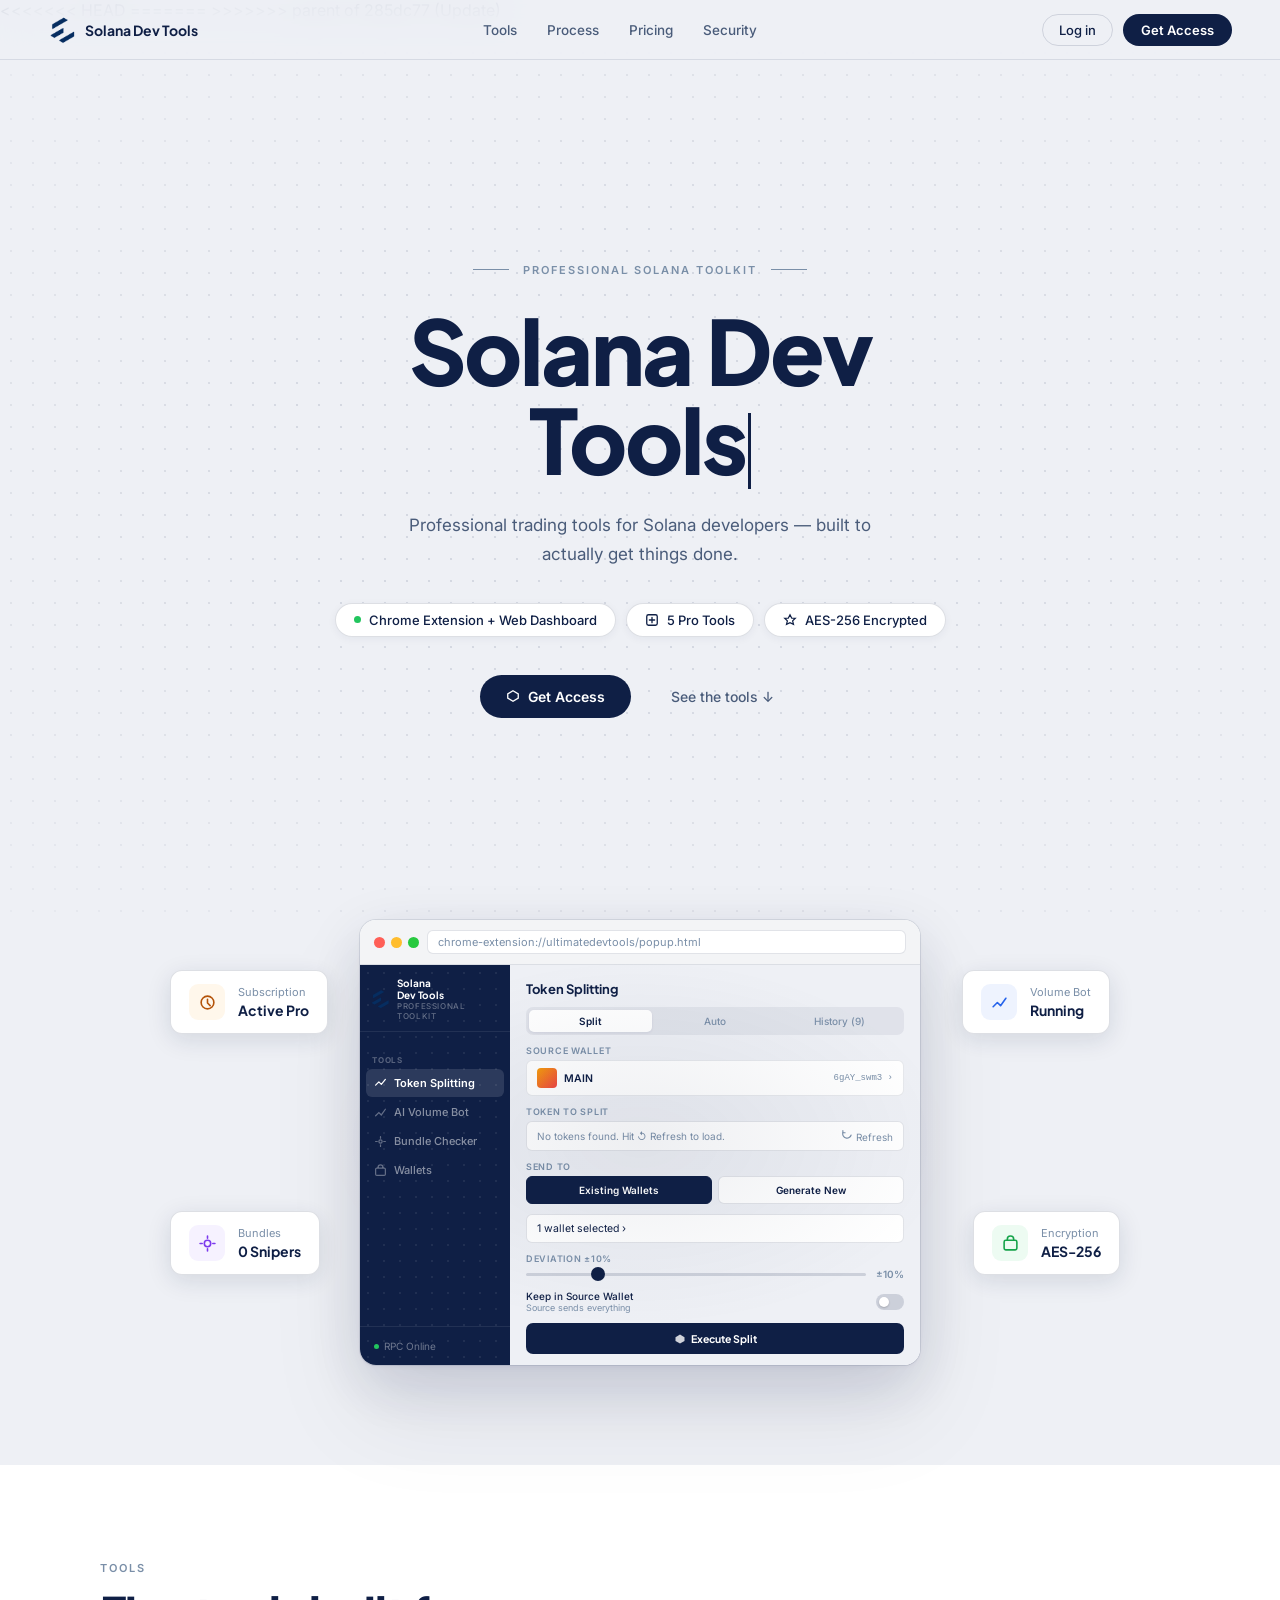
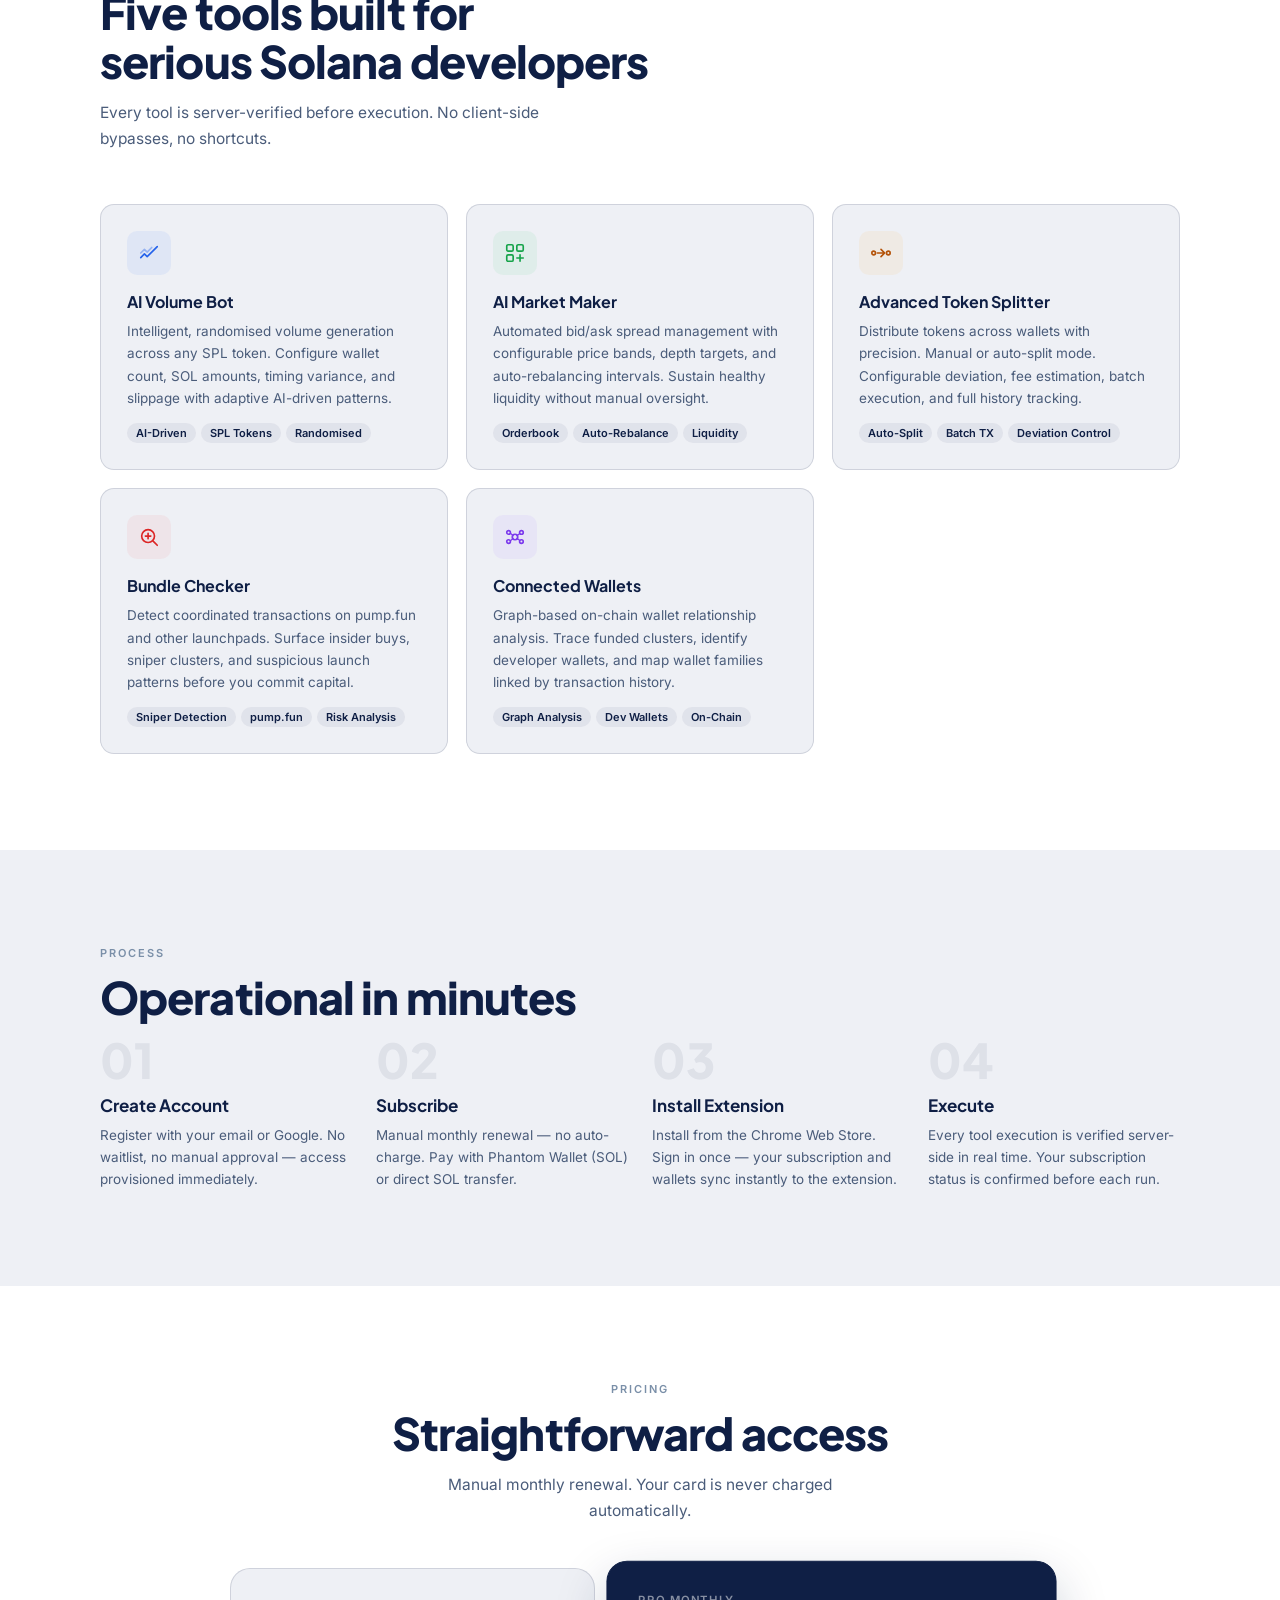
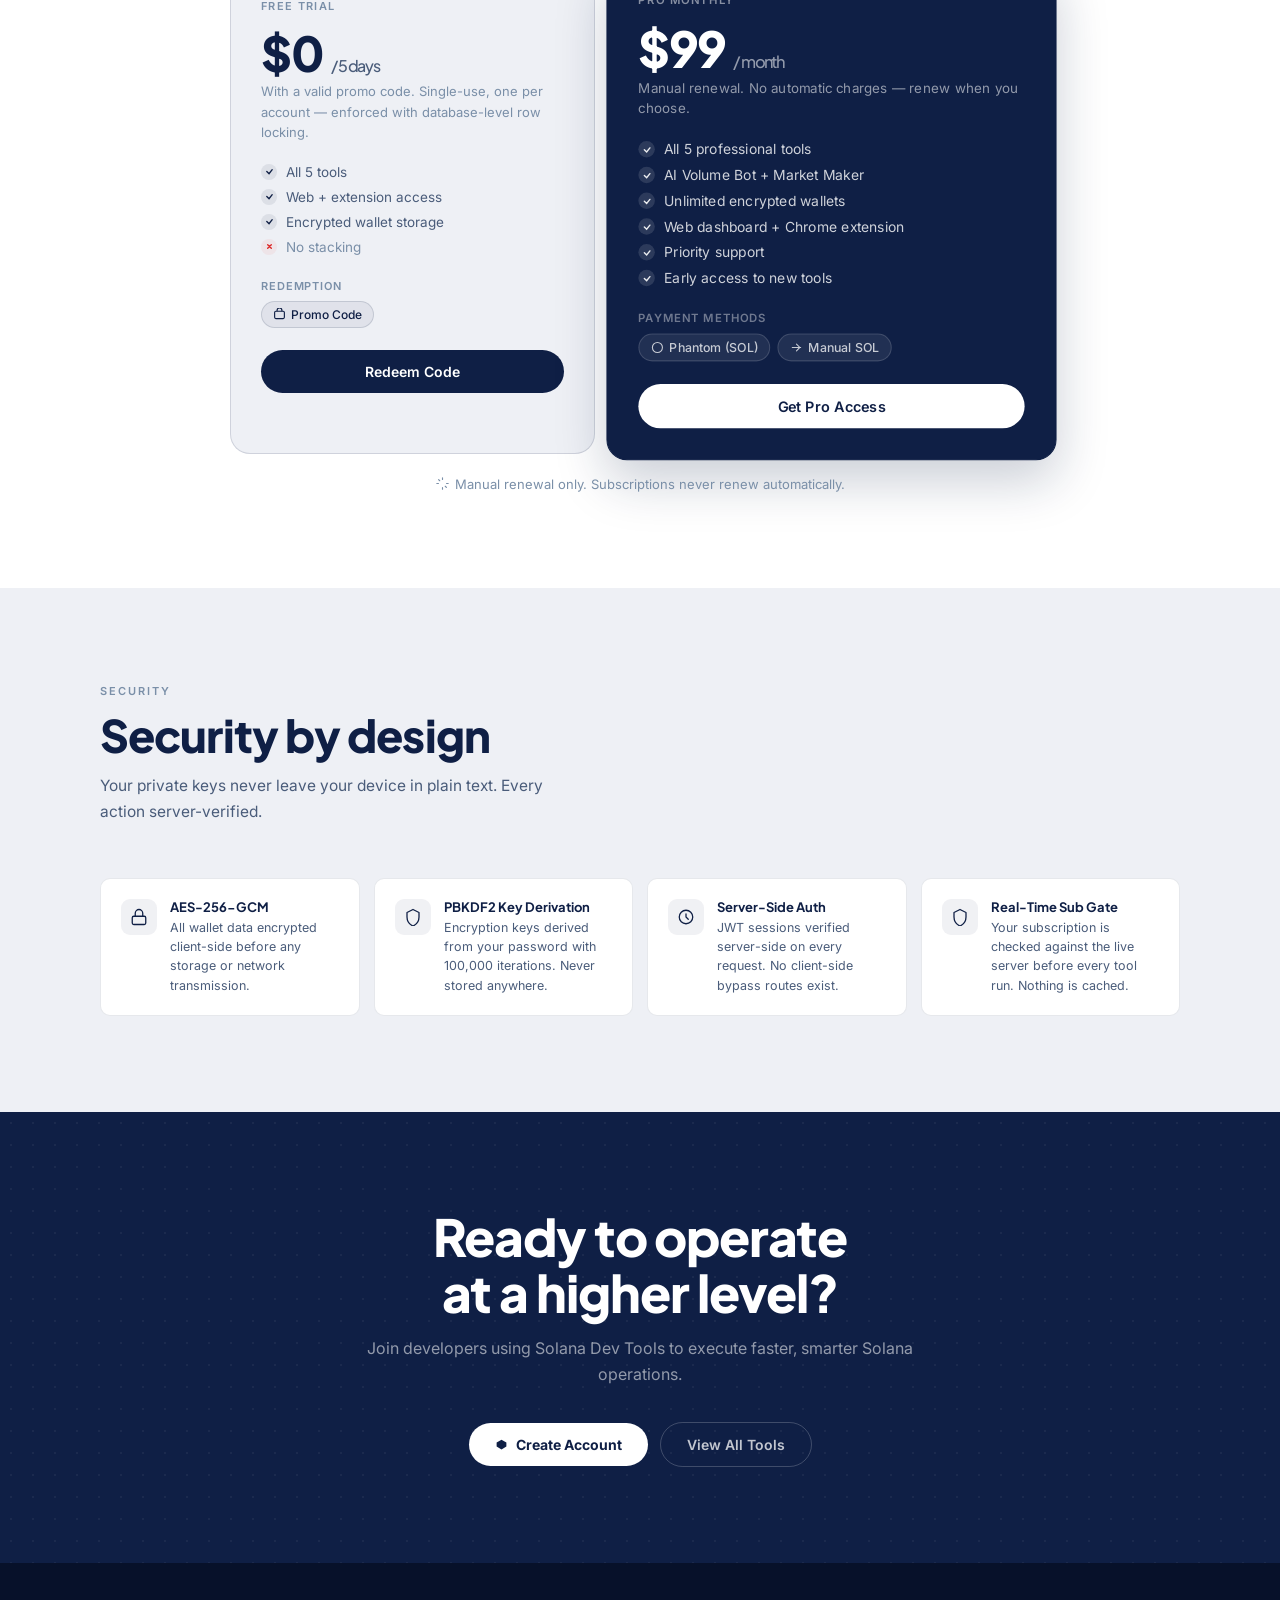
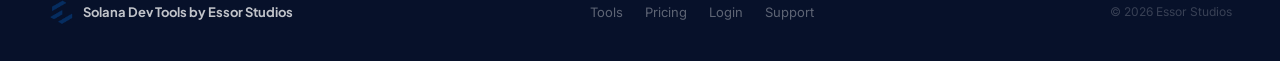
==== commit 6becd510: "Update" ====
--- a/index.html
+++ b/index.html
@@ -3,7 +3,11 @@
 <head>
   <meta charset="UTF-8">
   <meta name="viewport" content="width=device-width, initial-scale=1.0">
+<<<<<<< HEAD
+  <title>Solana Dev Tools</title>
+=======
   <title>Solana Dev Tools by Essor Studios</title>
+>>>>>>> parent of 285dc77 (Update)
   <meta name="description" content="Professional Chrome extension for Solana developers. AI Volume Bot, Market Maker, Token Splitter, Bundle Checker and Wallet Analysis.">
   <link rel="icon" href="Icon16.png" />
   <link rel="preconnect" href="https://fonts.googleapis.com">
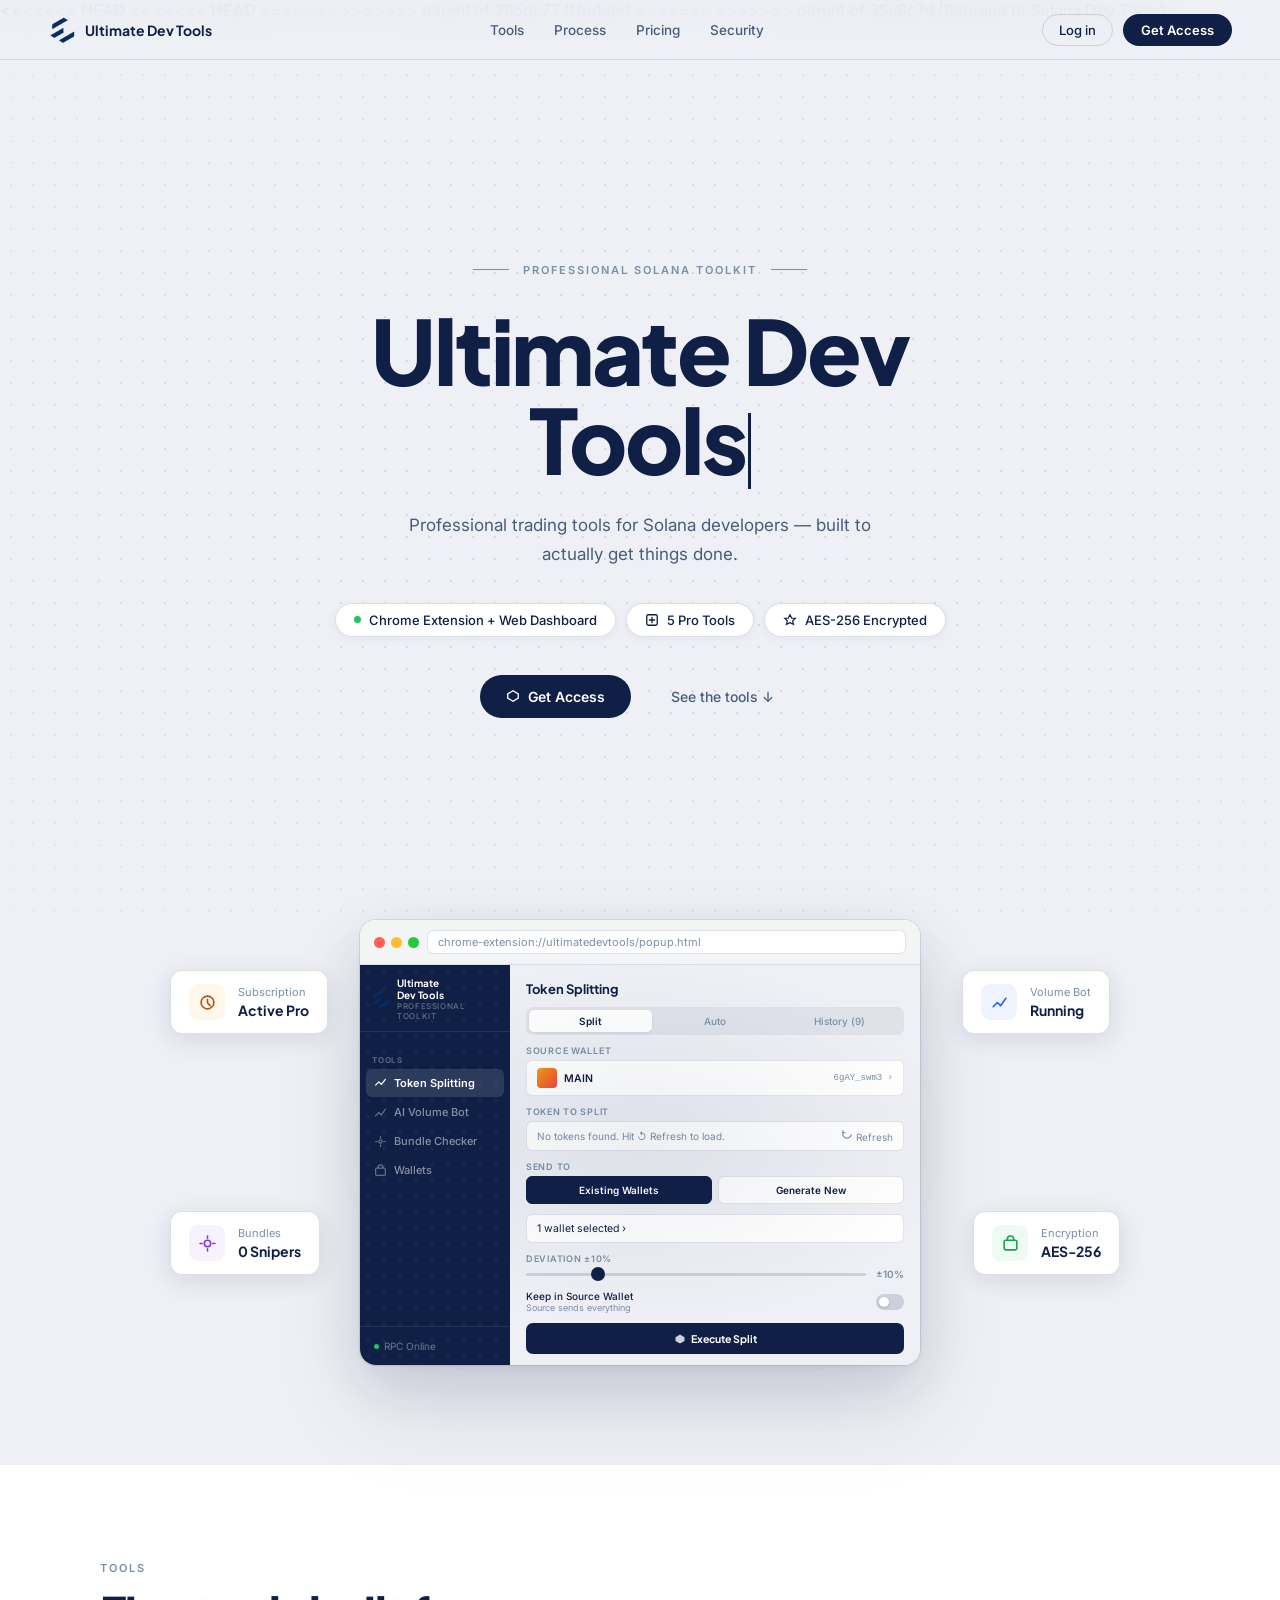
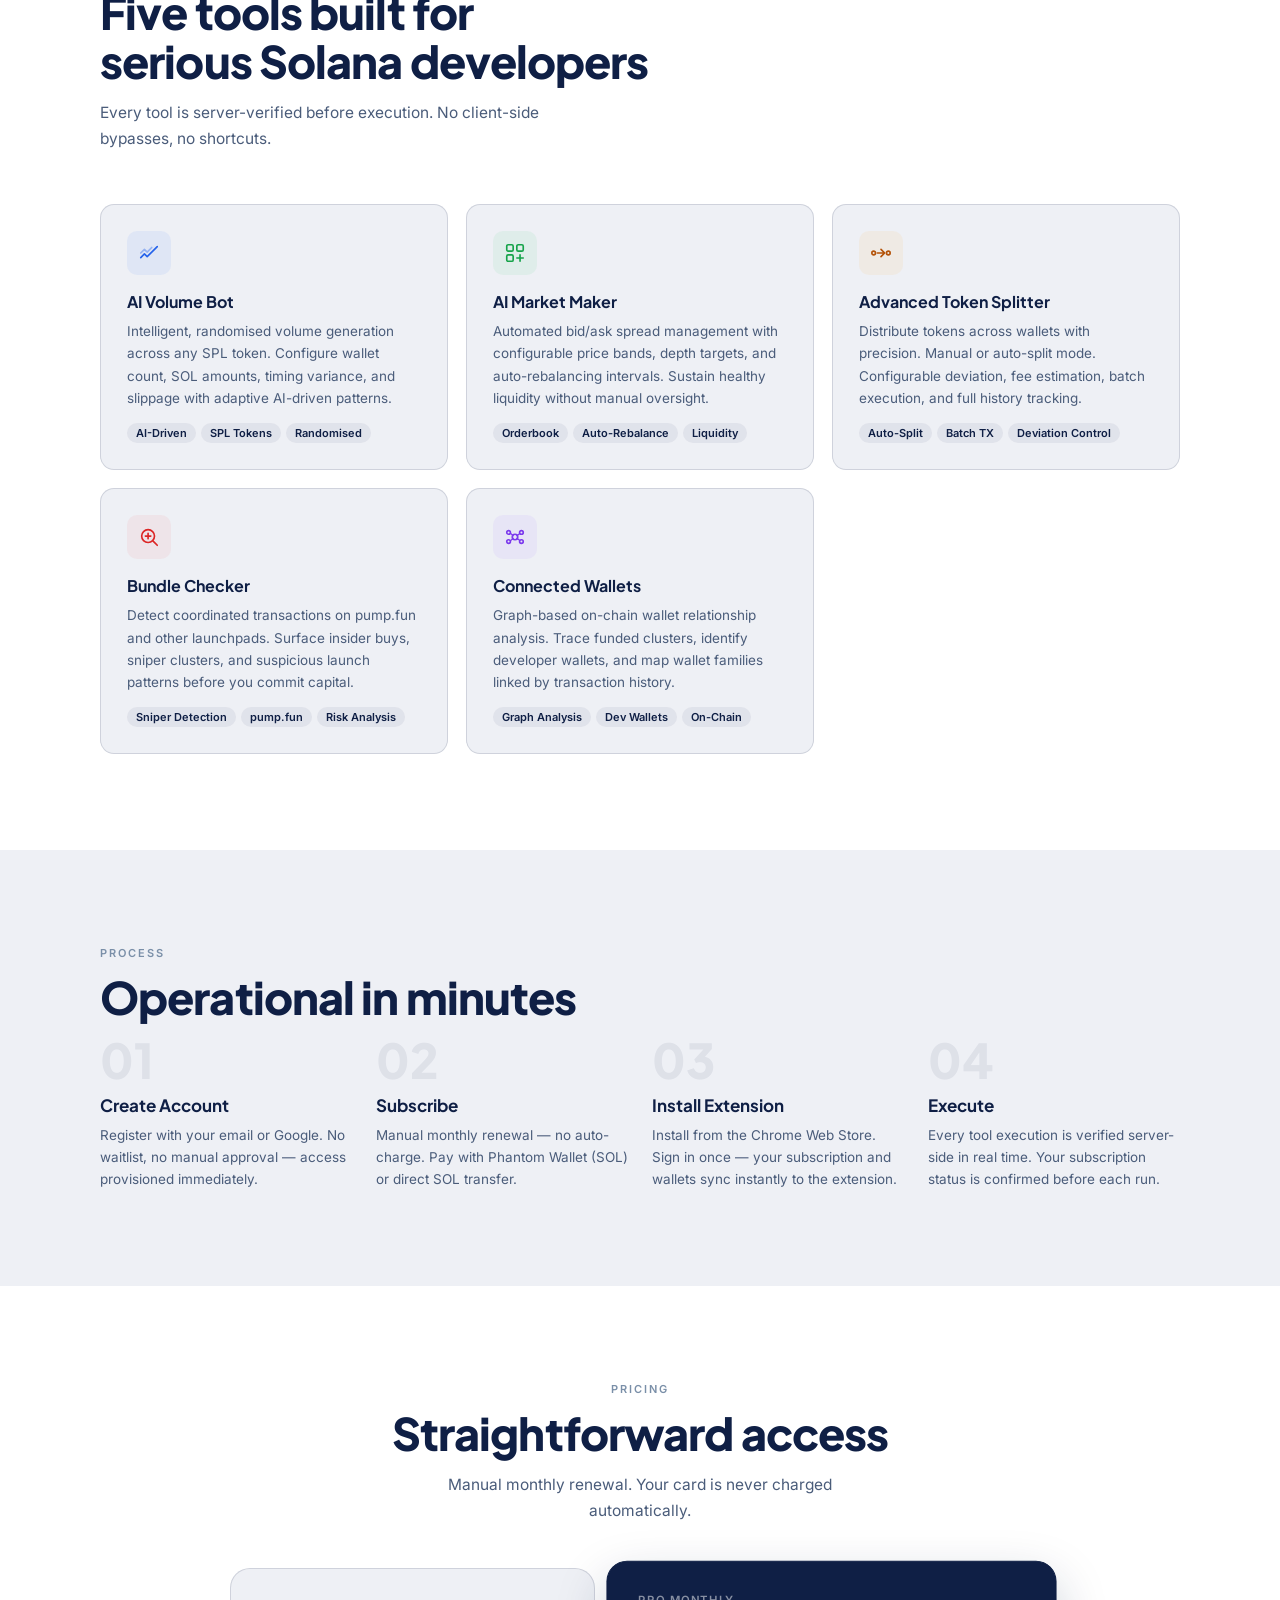
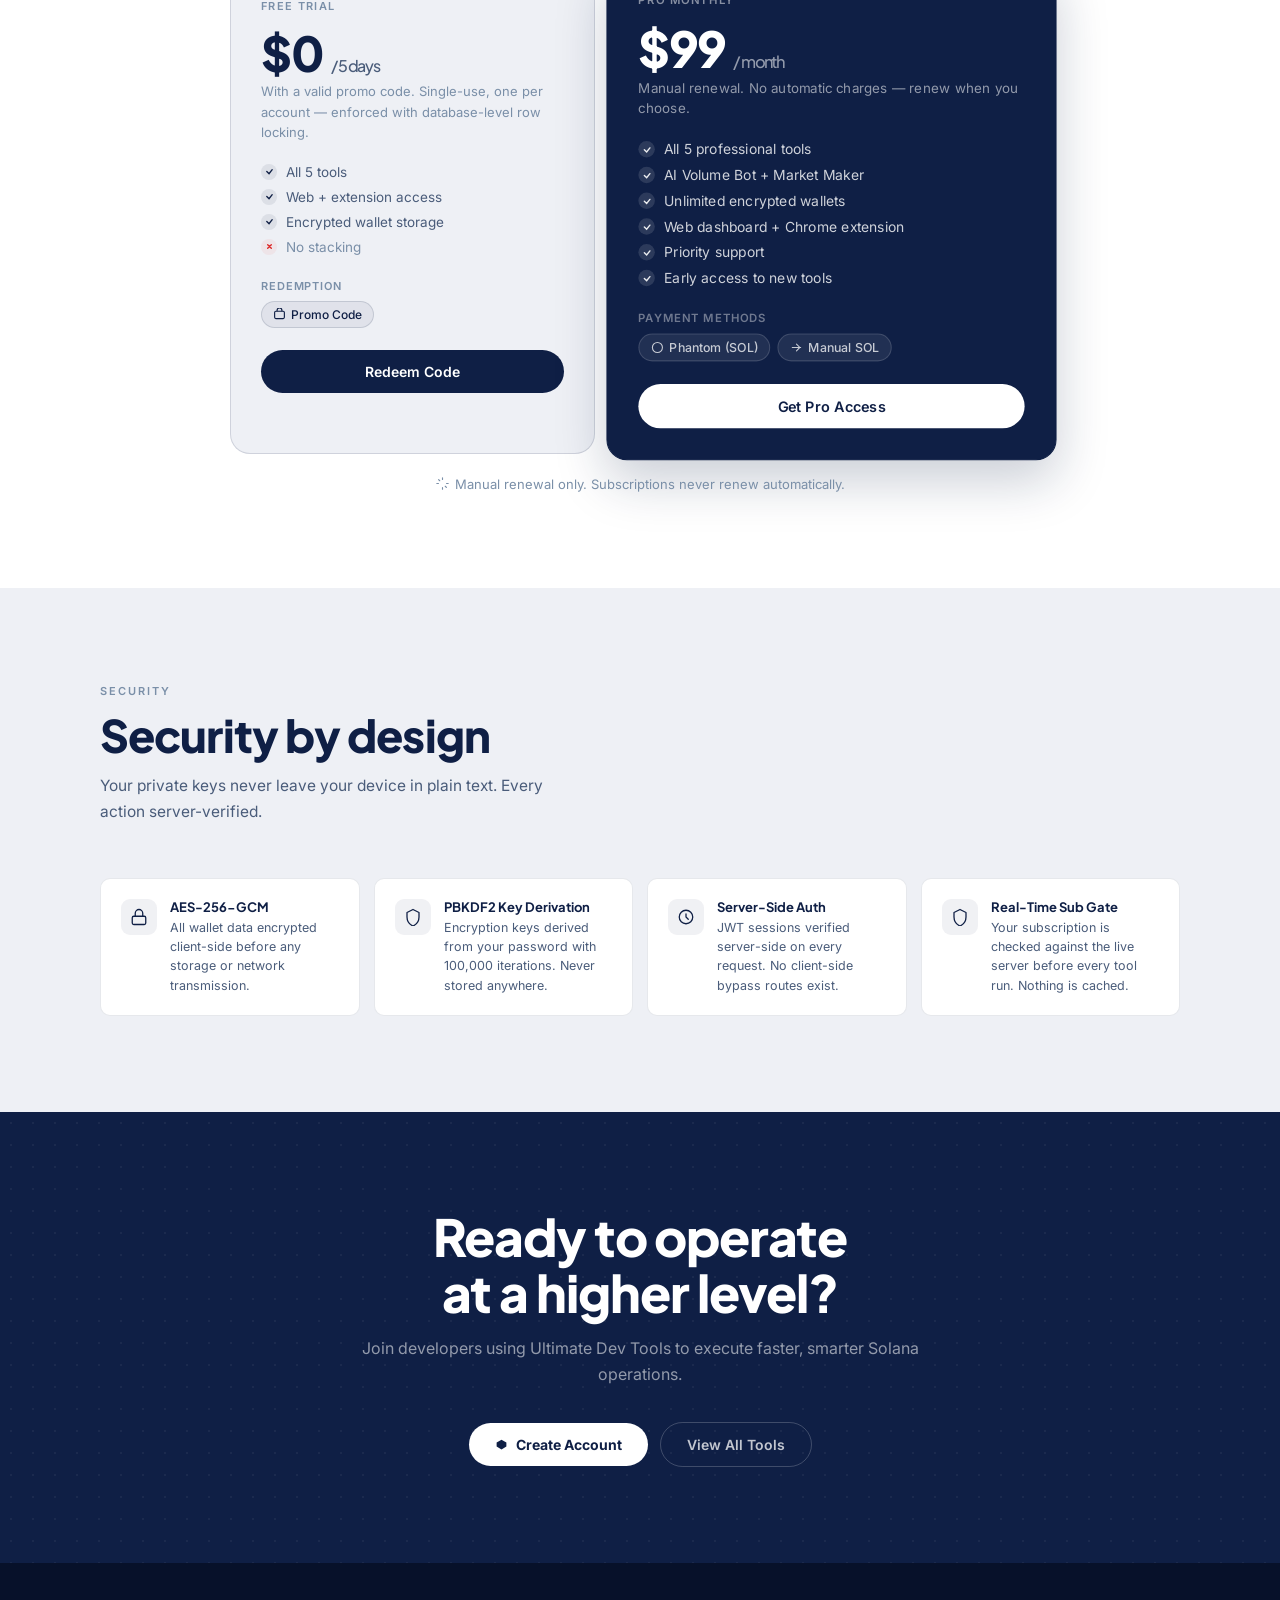
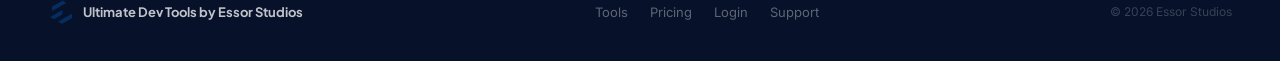
==== commit 167ffa64: "Update" ====
--- a/index.html
+++ b/index.html
@@ -4,10 +4,14 @@
   <meta charset="UTF-8">
   <meta name="viewport" content="width=device-width, initial-scale=1.0">
 <<<<<<< HEAD
+<<<<<<< HEAD
   <title>Solana Dev Tools</title>
 =======
   <title>Solana Dev Tools by Essor Studios</title>
 >>>>>>> parent of 285dc77 (Update)
+=======
+  <title>Ultimate Dev Tools — Essor Studios</title>
+>>>>>>> parent of 35e8c7d (Rebrand to Solana Dev Tools)
   <meta name="description" content="Professional Chrome extension for Solana developers. AI Volume Bot, Market Maker, Token Splitter, Bundle Checker and Wallet Analysis.">
   <link rel="icon" href="Icon16.png" />
   <link rel="preconnect" href="https://fonts.googleapis.com">
@@ -558,7 +562,7 @@
     <div class="nav-brand-fallback" style="display:none;">
       <svg viewBox="0 0 16 16" fill="none"><path d="M8 2L14 5.5V10.5L8 14L2 10.5V5.5L8 2Z" fill="white" opacity="0.9"/></svg>
     </div>
-    <span class="nav-brand-name">Solana Dev Tools</span>
+    <span class="nav-brand-name">Ultimate Dev Tools</span>
   </a>
   <div class="nav-links">
     <a href="#tools">Tools</a>
@@ -581,7 +585,7 @@
       <span class="eyebrow-text">Professional Solana Toolkit</span>
       <div class="eyebrow-line"></div>
     </div>
-    <h1>Solana Dev<br>Tools<span class="cursor-blink"></span></h1>
+    <h1>Ultimate Dev<br>Tools<span class="cursor-blink"></span></h1>
     <p class="hero-desc">Professional trading tools for Solana developers — built to actually get things done.</p>
     <div class="hero-social">
       <div class="social-pill">
@@ -661,7 +665,7 @@
                 <svg viewBox="0 0 16 16" fill="none" style="width:10px;height:10px;"><path d="M8 2L14 5.5V10.5L8 14L2 10.5V5.5L8 2Z" fill="white" opacity="0.8"/></svg>
               </div>
               <div>
-                <div class="ext-side-name">Solana<br>Dev Tools</div>
+                <div class="ext-side-name">Ultimate<br>Dev Tools</div>
                 <div class="ext-side-sub">Professional Toolkit</div>
               </div>
             </div>
@@ -897,7 +901,7 @@
 <div class="cta-band">
   <div class="cta-inner">
     <h2>Ready to operate<br>at a higher level?</h2>
-    <p>Join developers using Solana Dev Tools to execute faster, smarter Solana operations.</p>
+    <p>Join developers using Ultimate Dev Tools to execute faster, smarter Solana operations.</p>
     <div class="cta-actions">
       <a href="auth.html?tab=register" class="btn-cta-white">
         <svg viewBox="0 0 16 16" fill="none" style="width:13px;height:13px;"><path d="M8 2L14 5.5V10.5L8 14L2 10.5V5.5L8 2Z" fill="currentColor"/></svg>
@@ -916,7 +920,7 @@
     <div class="footer-brand-fb" style="display:none;">
       <svg viewBox="0 0 16 16" fill="none"><path d="M8 2L14 5.5V10.5L8 14L2 10.5V5.5L8 2Z" fill="white" opacity="0.8"/></svg>
     </div>
-    <span class="footer-name">Solana Dev Tools by Essor Studios</span>
+    <span class="footer-name">Ultimate Dev Tools by Essor Studios</span>
   </div>
   <div class="footer-links">
     <a href="#tools">Tools</a>
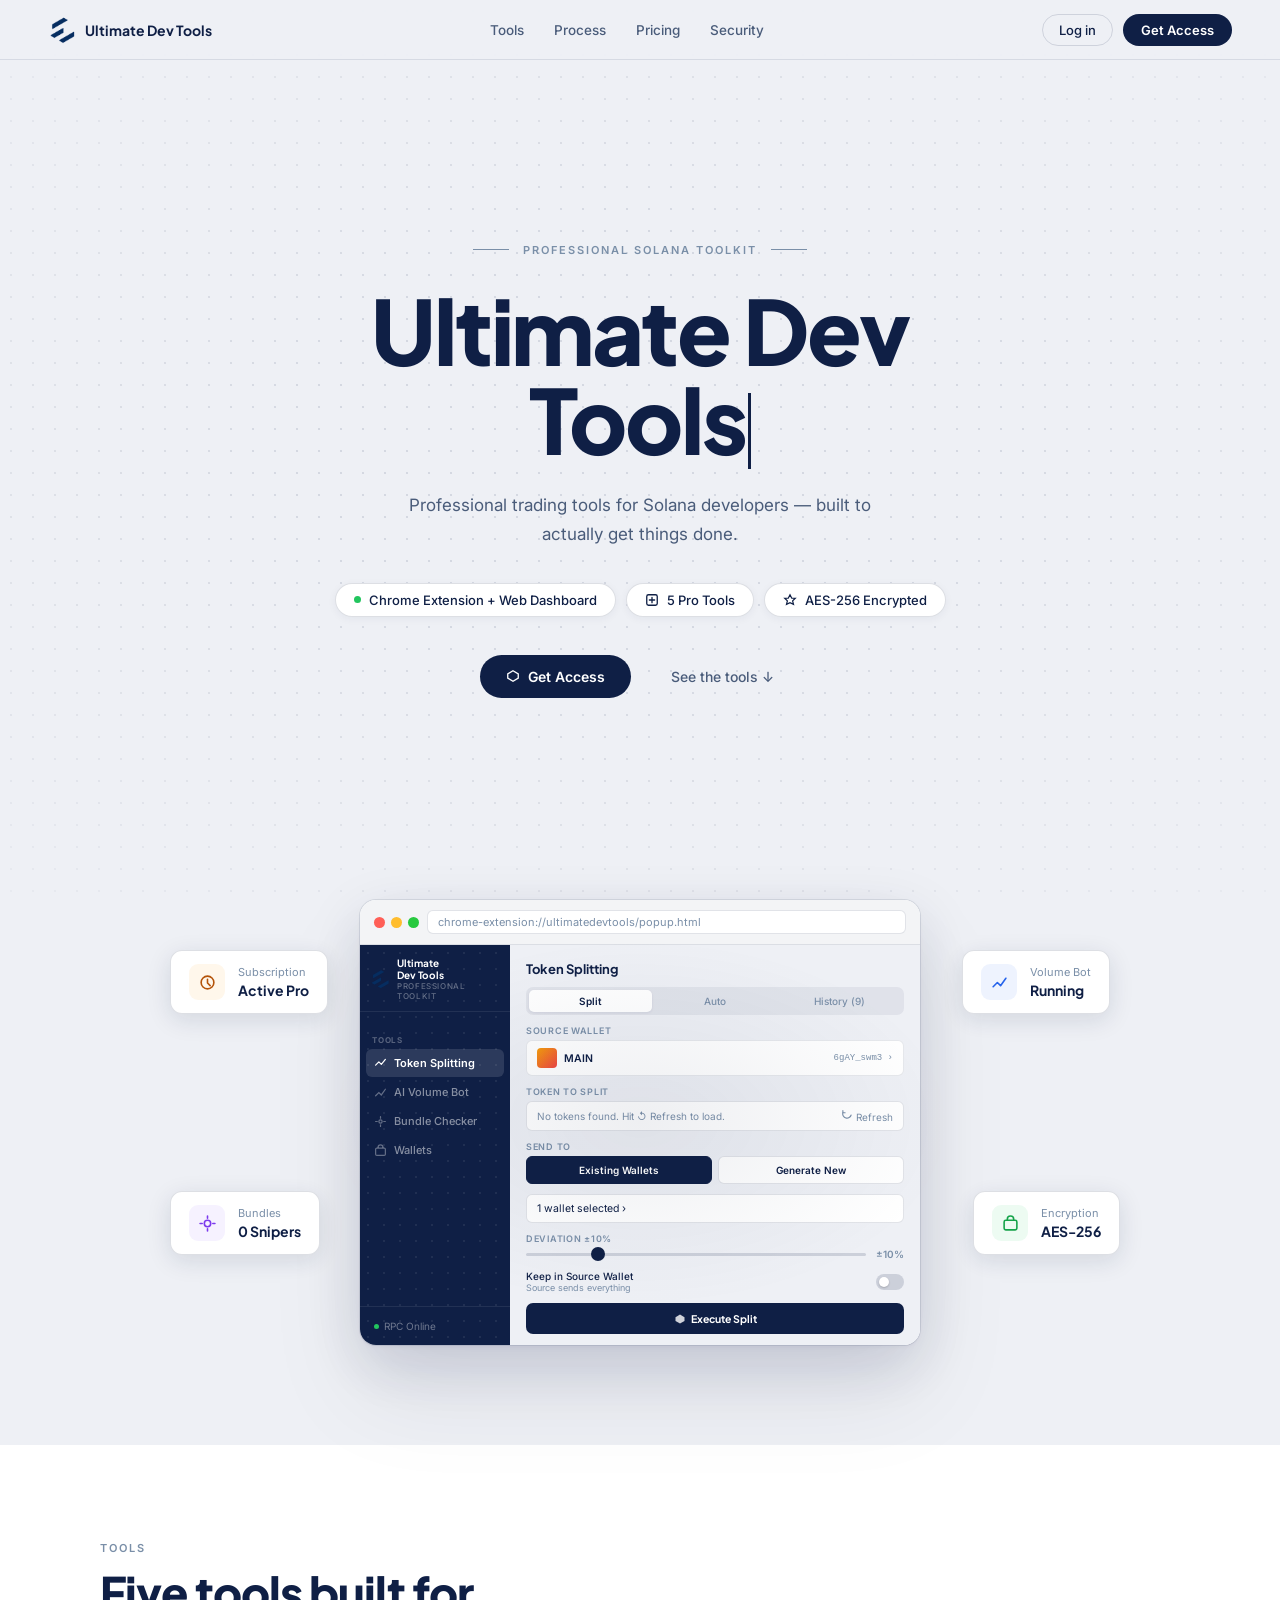
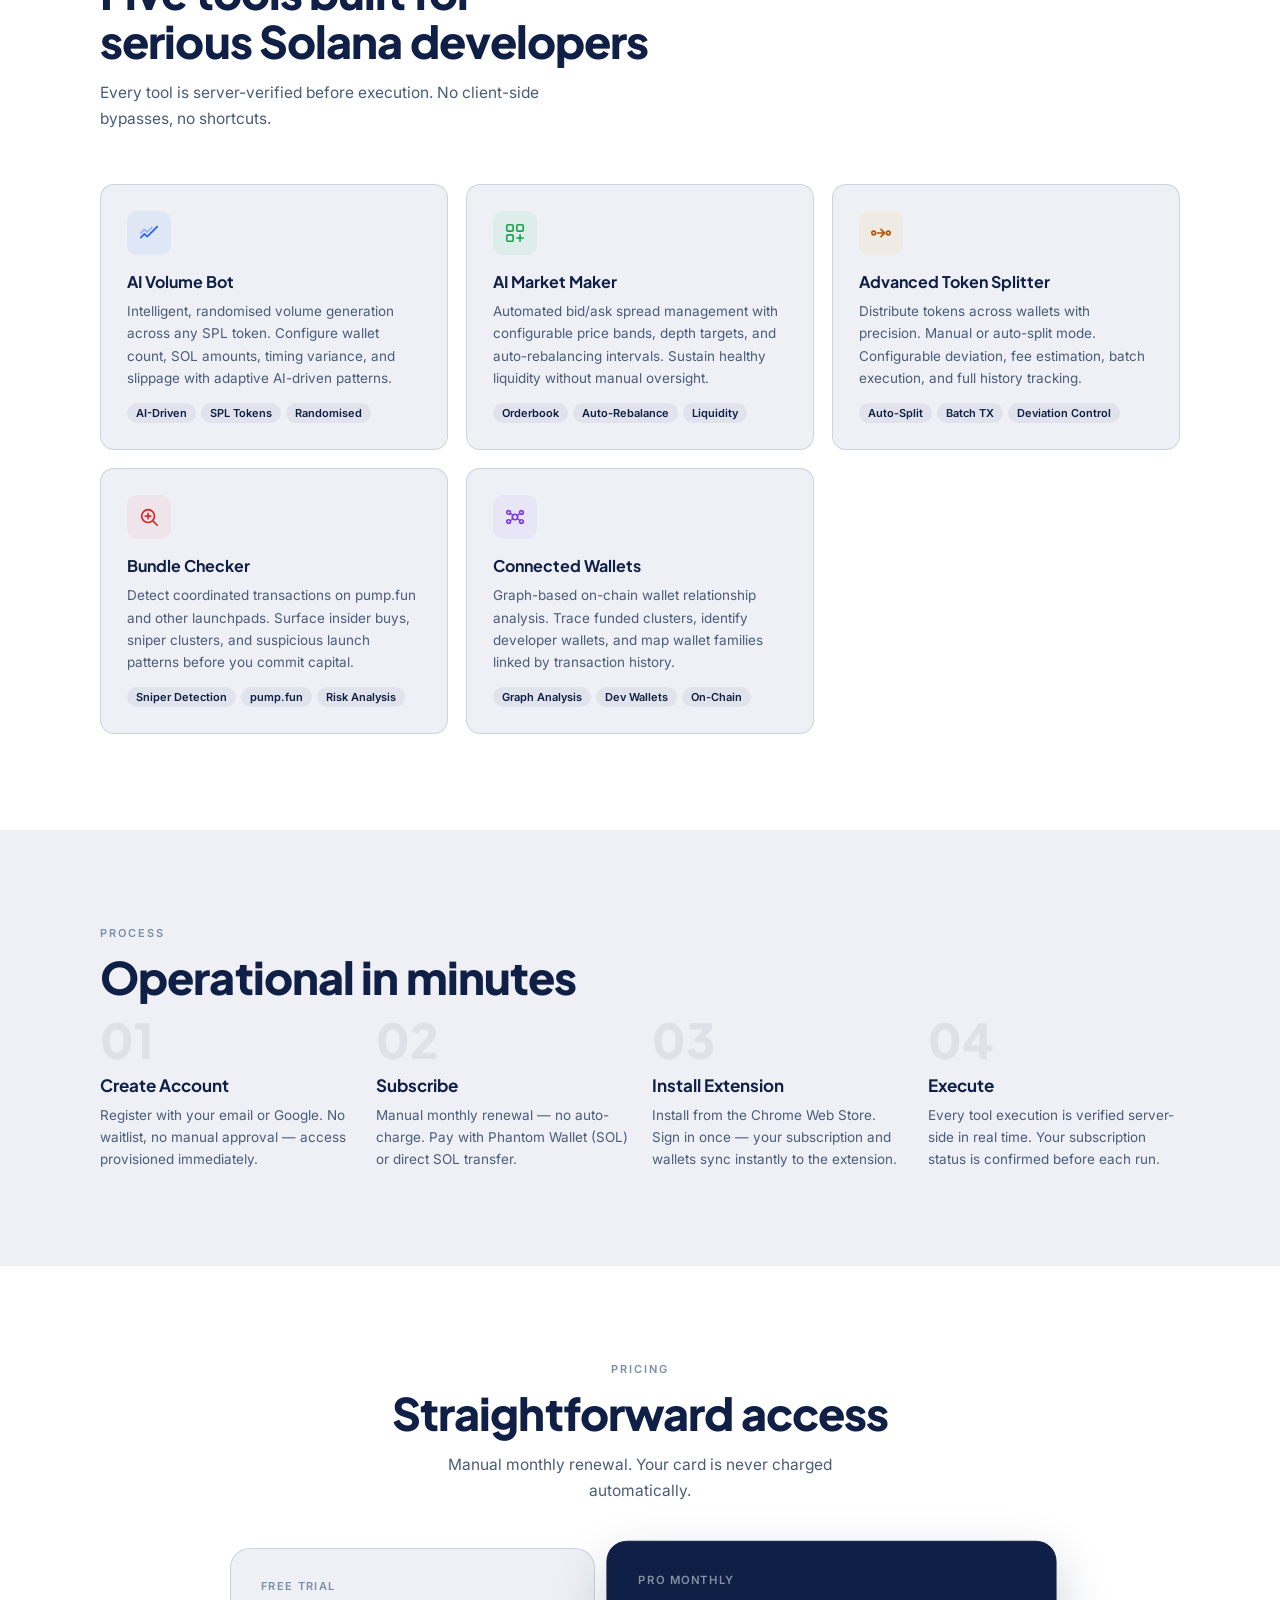
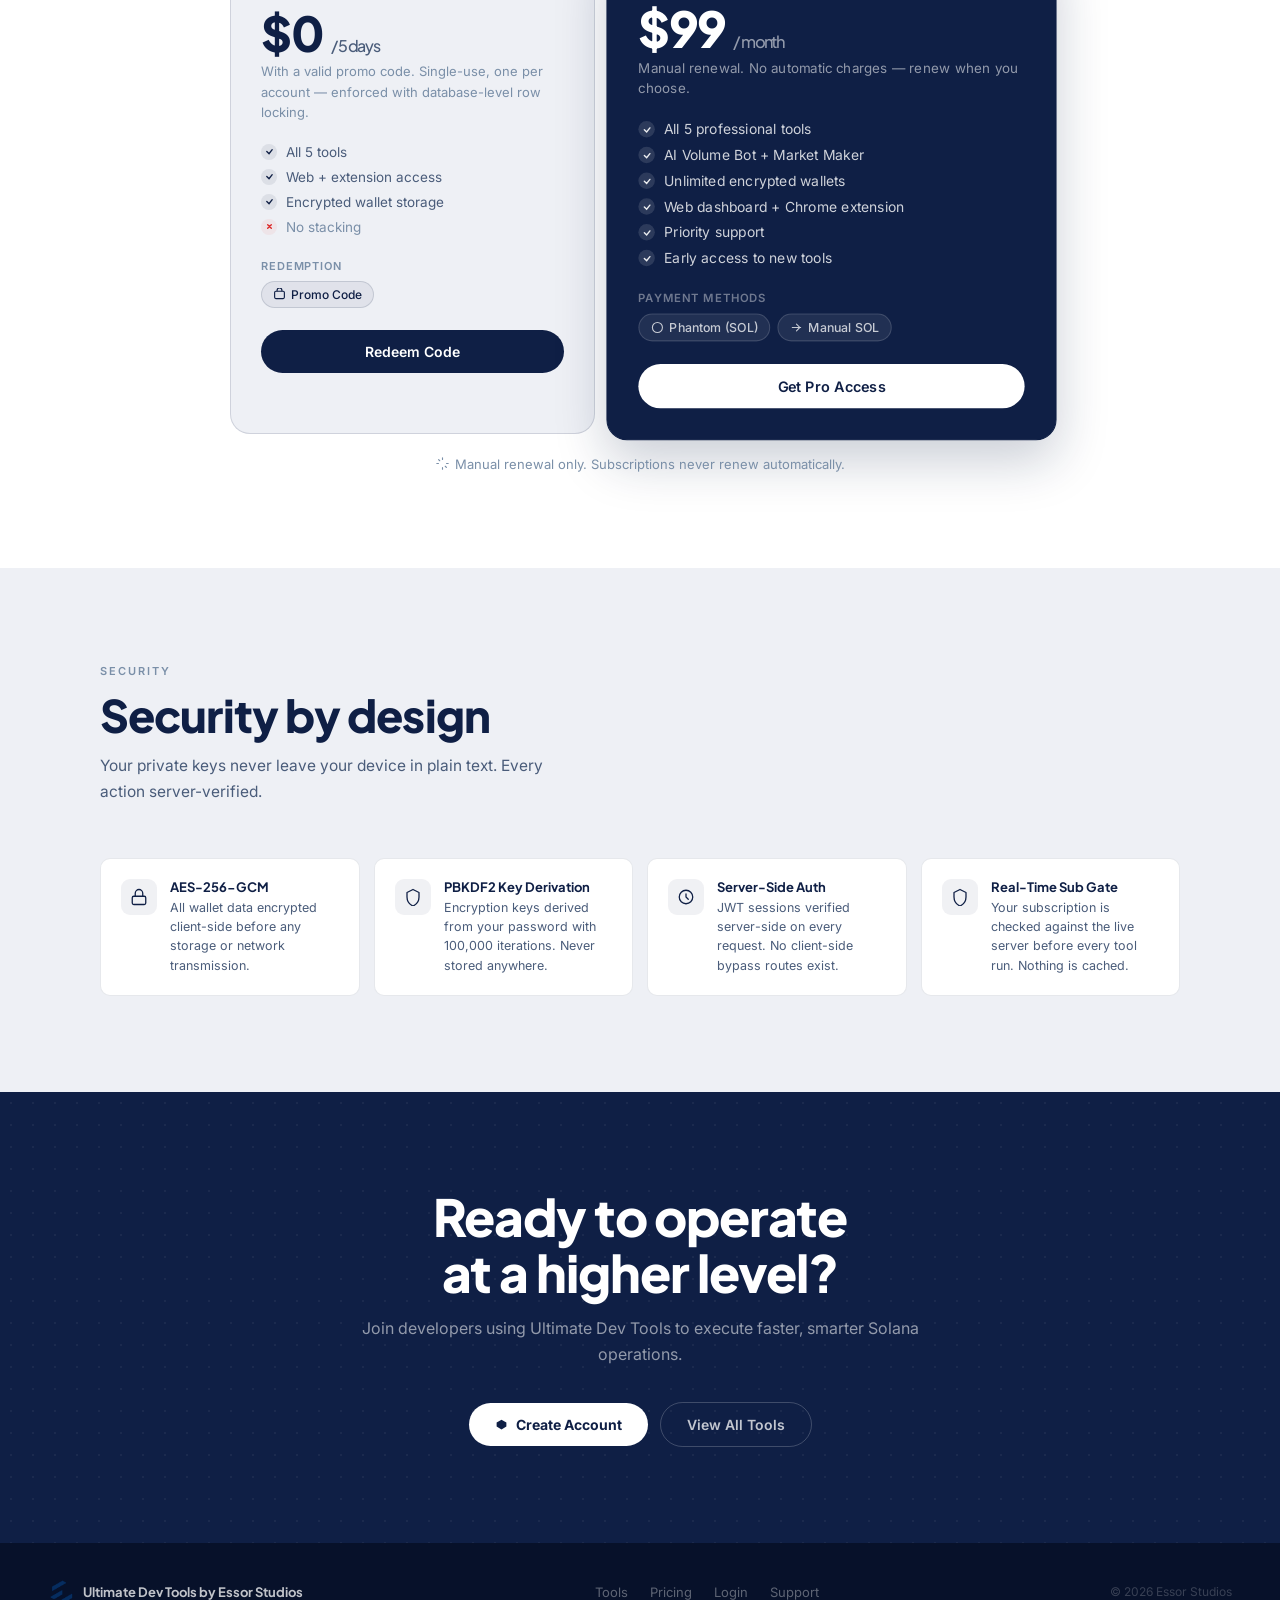
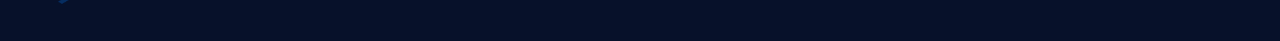
==== commit 40af1a33: "Update" ====
--- a/index.html
+++ b/index.html
@@ -3,15 +3,9 @@
 <head>
   <meta charset="UTF-8">
   <meta name="viewport" content="width=device-width, initial-scale=1.0">
-<<<<<<< HEAD
-<<<<<<< HEAD
   <title>Solana Dev Tools</title>
-=======
   <title>Solana Dev Tools by Essor Studios</title>
->>>>>>> parent of 285dc77 (Update)
-=======
   <title>Ultimate Dev Tools — Essor Studios</title>
->>>>>>> parent of 35e8c7d (Rebrand to Solana Dev Tools)
   <meta name="description" content="Professional Chrome extension for Solana developers. AI Volume Bot, Market Maker, Token Splitter, Bundle Checker and Wallet Analysis.">
   <link rel="icon" href="Icon16.png" />
   <link rel="preconnect" href="https://fonts.googleapis.com">
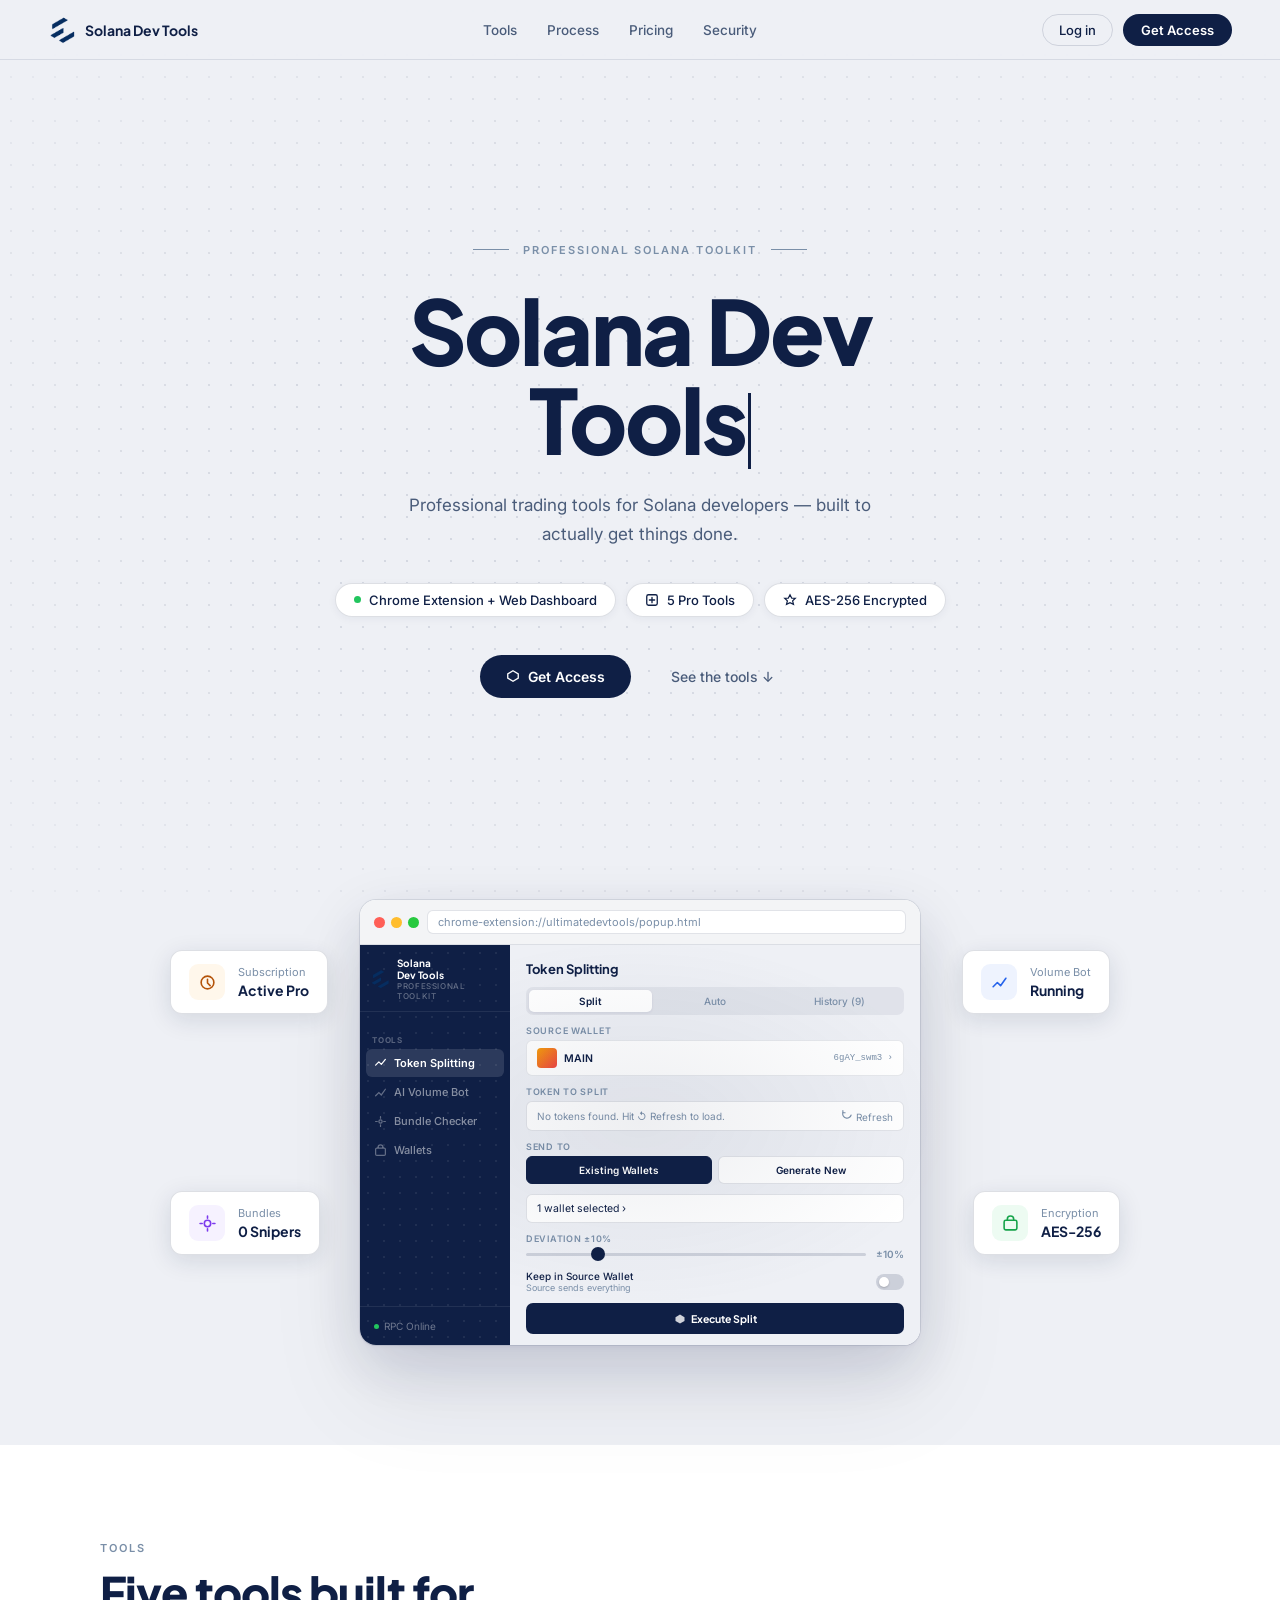
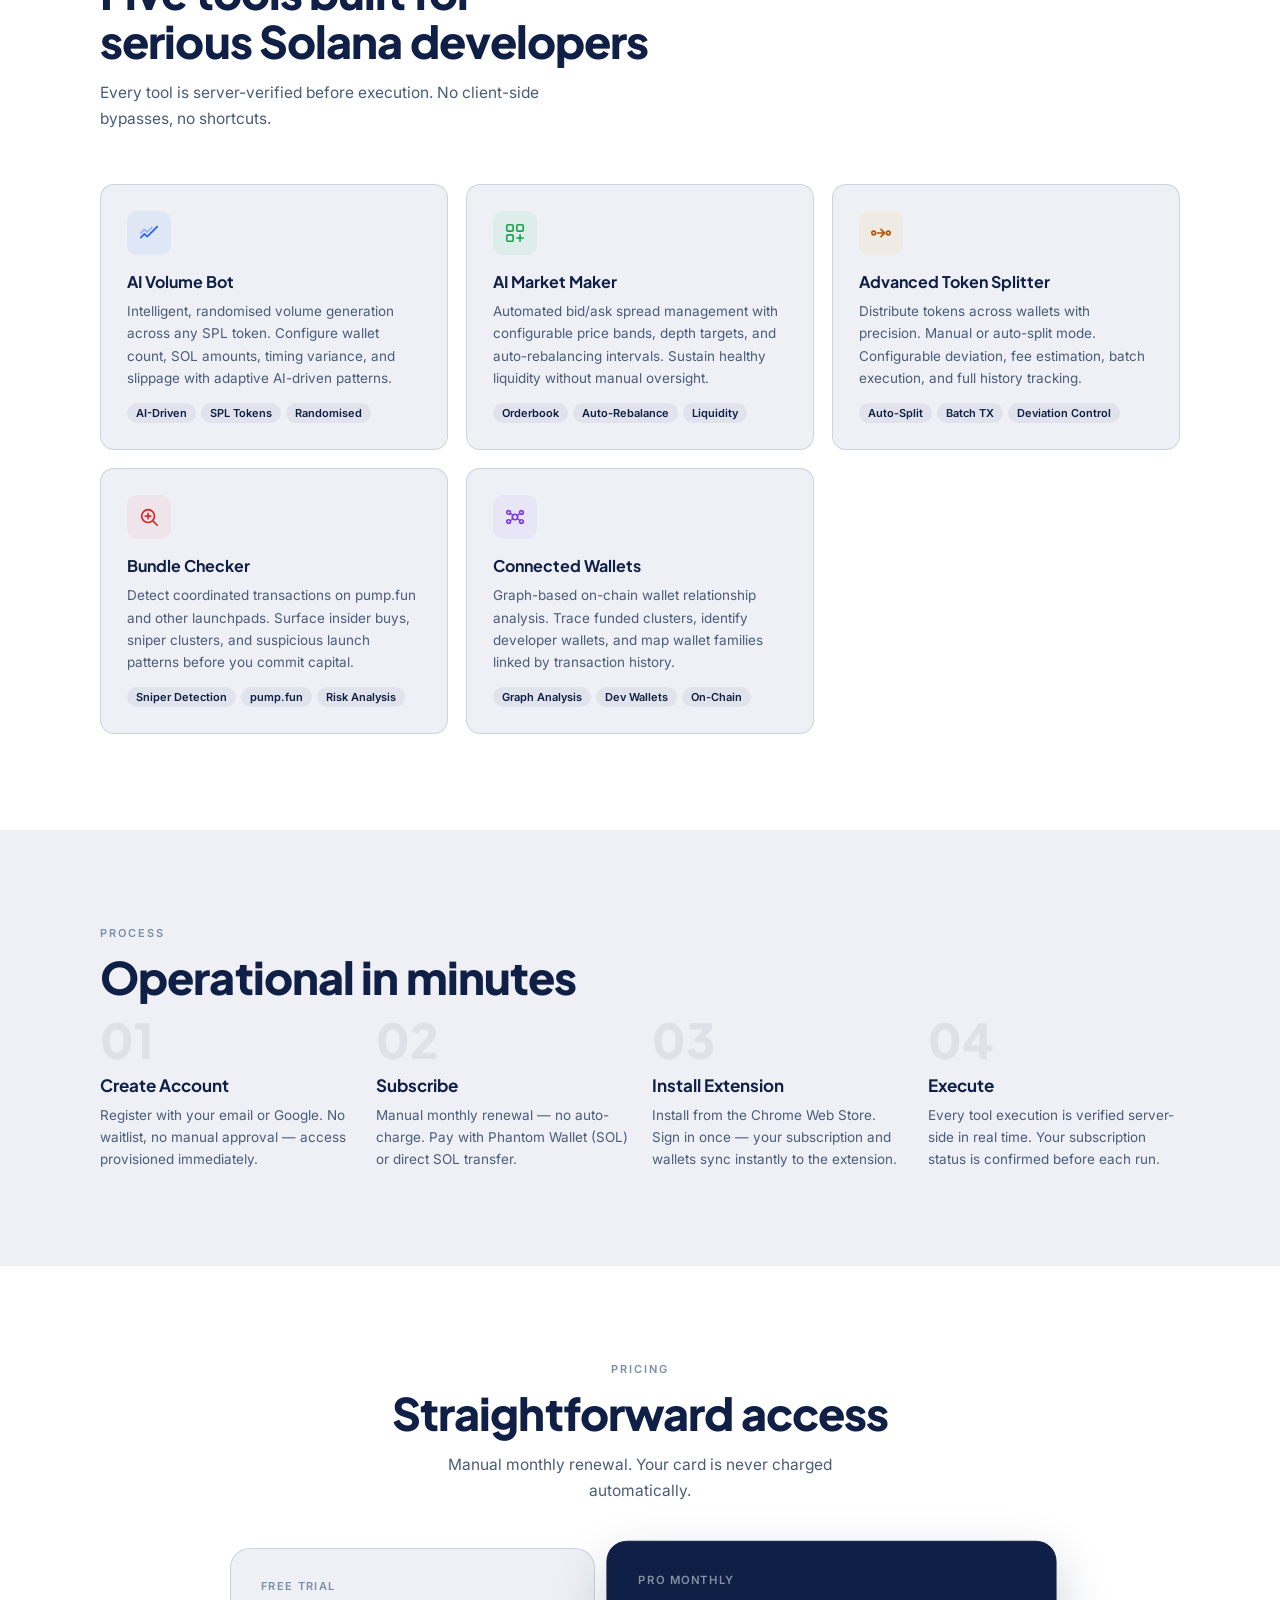
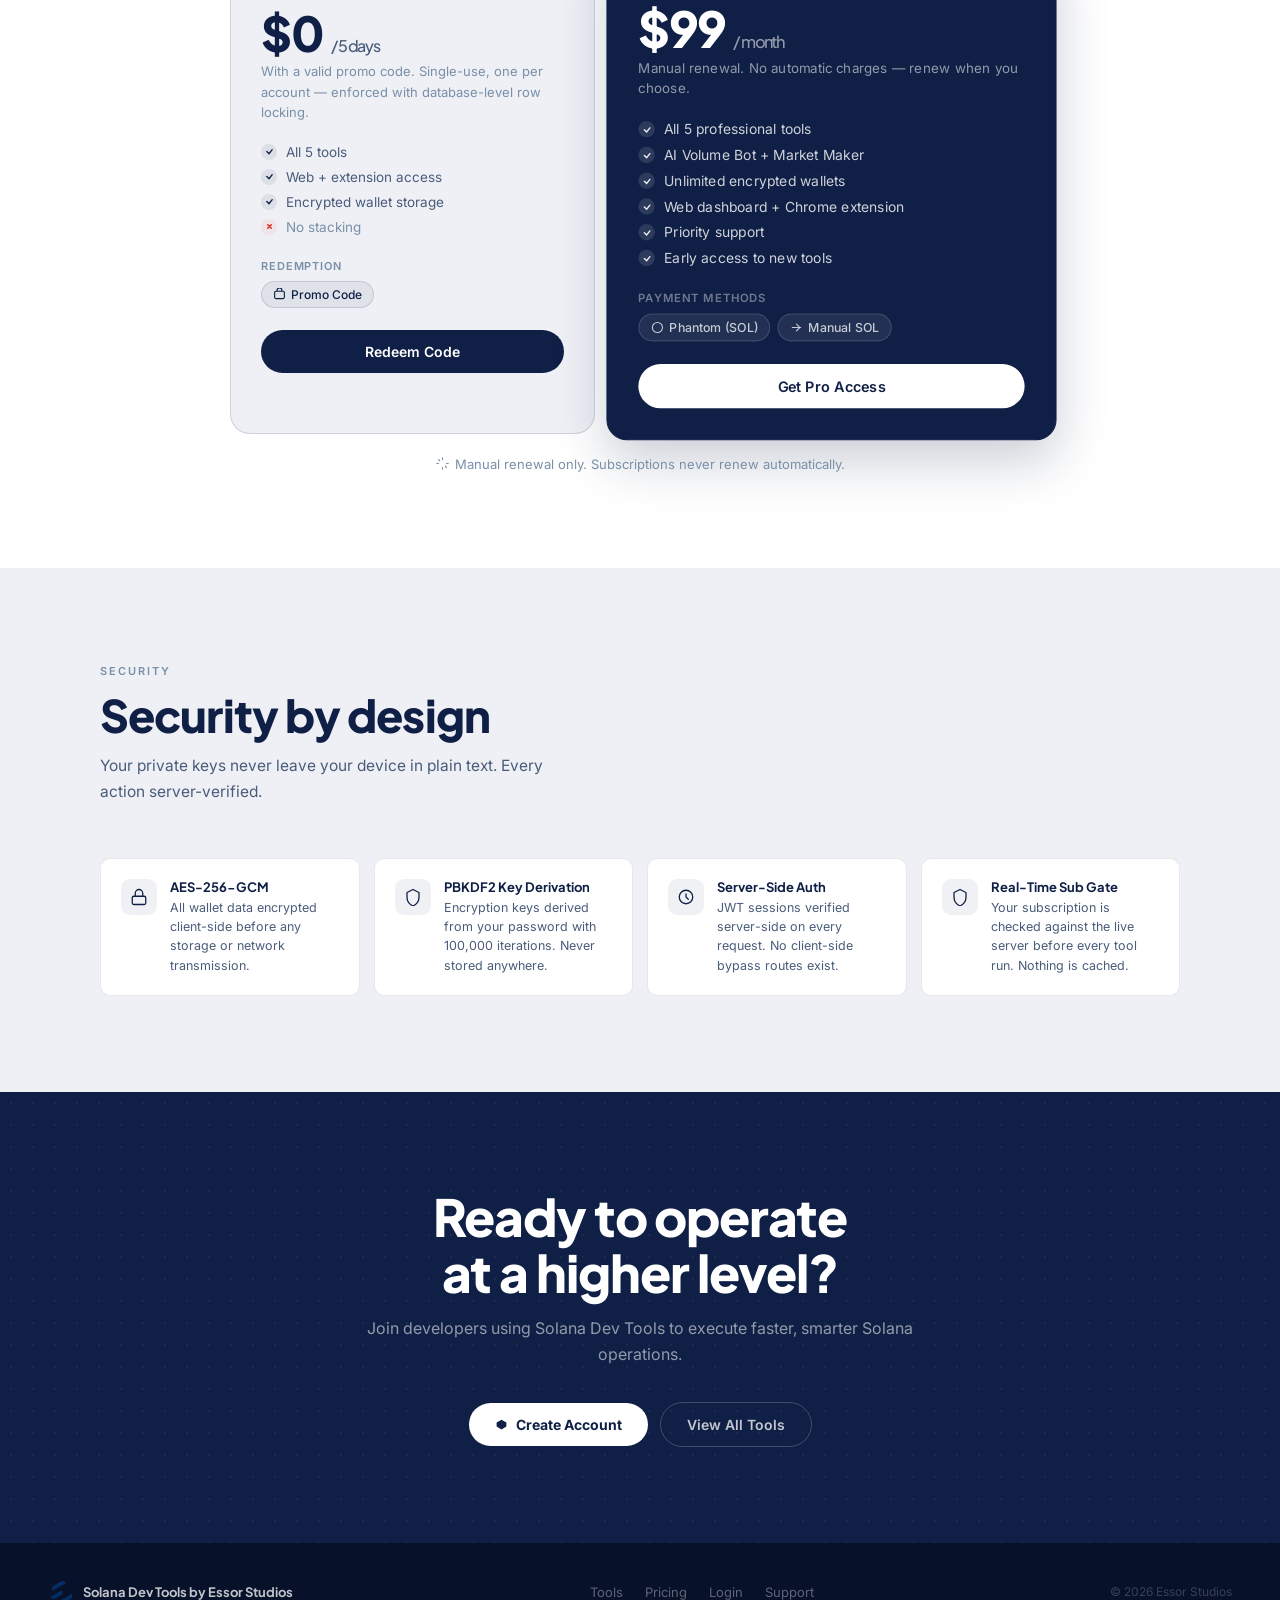
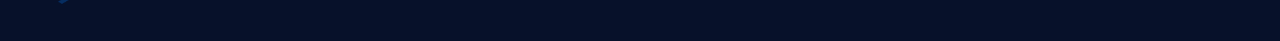
==== commit c82f057f: "Update" ====
--- a/index.html
+++ b/index.html
@@ -3,9 +3,7 @@
 <head>
   <meta charset="UTF-8">
   <meta name="viewport" content="width=device-width, initial-scale=1.0">
-  <title>Solana Dev Tools</title>
   <title>Solana Dev Tools by Essor Studios</title>
-  <title>Ultimate Dev Tools — Essor Studios</title>
   <meta name="description" content="Professional Chrome extension for Solana developers. AI Volume Bot, Market Maker, Token Splitter, Bundle Checker and Wallet Analysis.">
   <link rel="icon" href="Icon16.png" />
   <link rel="preconnect" href="https://fonts.googleapis.com">
@@ -556,7 +554,7 @@
     <div class="nav-brand-fallback" style="display:none;">
       <svg viewBox="0 0 16 16" fill="none"><path d="M8 2L14 5.5V10.5L8 14L2 10.5V5.5L8 2Z" fill="white" opacity="0.9"/></svg>
     </div>
-    <span class="nav-brand-name">Ultimate Dev Tools</span>
+    <span class="nav-brand-name">Solana Dev Tools</span>
   </a>
   <div class="nav-links">
     <a href="#tools">Tools</a>
@@ -579,7 +577,7 @@
       <span class="eyebrow-text">Professional Solana Toolkit</span>
       <div class="eyebrow-line"></div>
     </div>
-    <h1>Ultimate Dev<br>Tools<span class="cursor-blink"></span></h1>
+    <h1>Solana Dev<br>Tools<span class="cursor-blink"></span></h1>
     <p class="hero-desc">Professional trading tools for Solana developers — built to actually get things done.</p>
     <div class="hero-social">
       <div class="social-pill">
@@ -659,7 +657,7 @@
                 <svg viewBox="0 0 16 16" fill="none" style="width:10px;height:10px;"><path d="M8 2L14 5.5V10.5L8 14L2 10.5V5.5L8 2Z" fill="white" opacity="0.8"/></svg>
               </div>
               <div>
-                <div class="ext-side-name">Ultimate<br>Dev Tools</div>
+                <div class="ext-side-name">Solana<br>Dev Tools</div>
                 <div class="ext-side-sub">Professional Toolkit</div>
               </div>
             </div>
@@ -895,7 +893,7 @@
 <div class="cta-band">
   <div class="cta-inner">
     <h2>Ready to operate<br>at a higher level?</h2>
-    <p>Join developers using Ultimate Dev Tools to execute faster, smarter Solana operations.</p>
+    <p>Join developers using Solana Dev Tools to execute faster, smarter Solana operations.</p>
     <div class="cta-actions">
       <a href="auth.html?tab=register" class="btn-cta-white">
         <svg viewBox="0 0 16 16" fill="none" style="width:13px;height:13px;"><path d="M8 2L14 5.5V10.5L8 14L2 10.5V5.5L8 2Z" fill="currentColor"/></svg>
@@ -914,7 +912,7 @@
     <div class="footer-brand-fb" style="display:none;">
       <svg viewBox="0 0 16 16" fill="none"><path d="M8 2L14 5.5V10.5L8 14L2 10.5V5.5L8 2Z" fill="white" opacity="0.8"/></svg>
     </div>
-    <span class="footer-name">Ultimate Dev Tools by Essor Studios</span>
+    <span class="footer-name">Solana Dev Tools by Essor Studios</span>
   </div>
   <div class="footer-links">
     <a href="#tools">Tools</a>
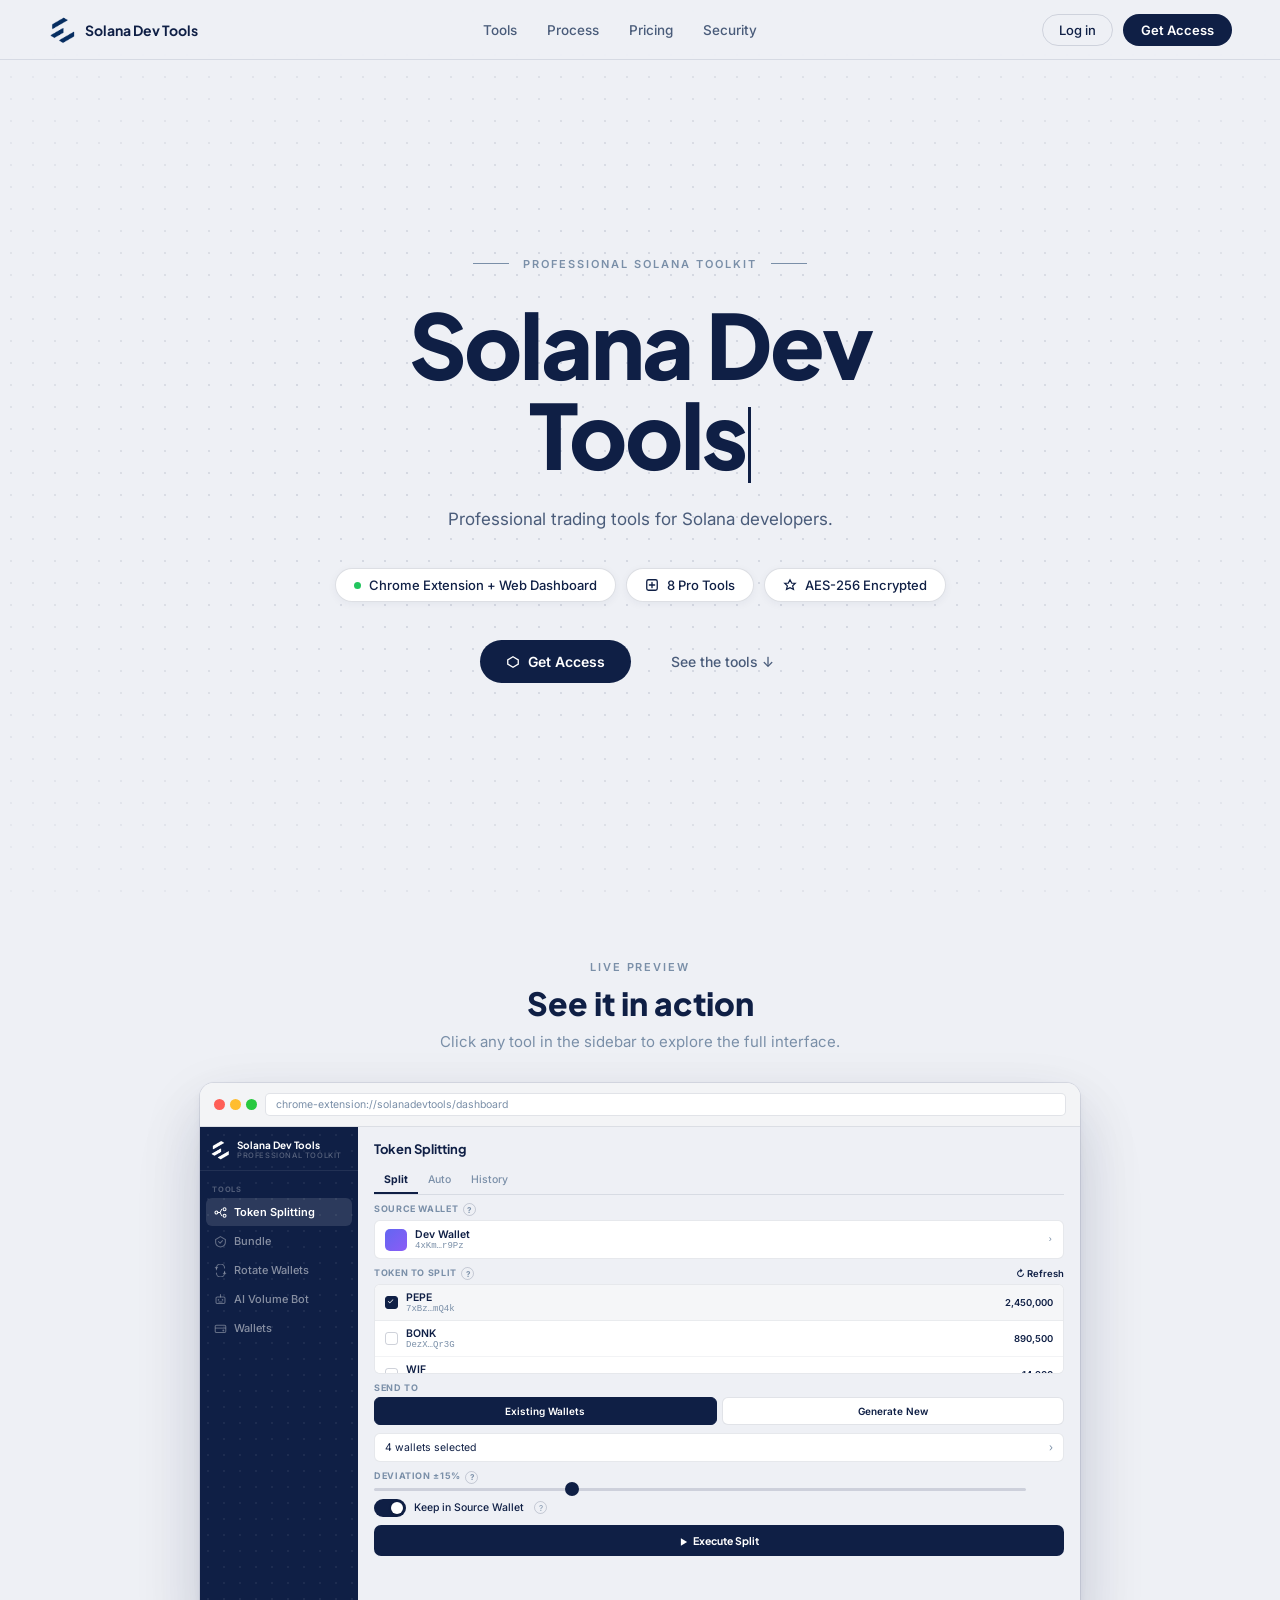
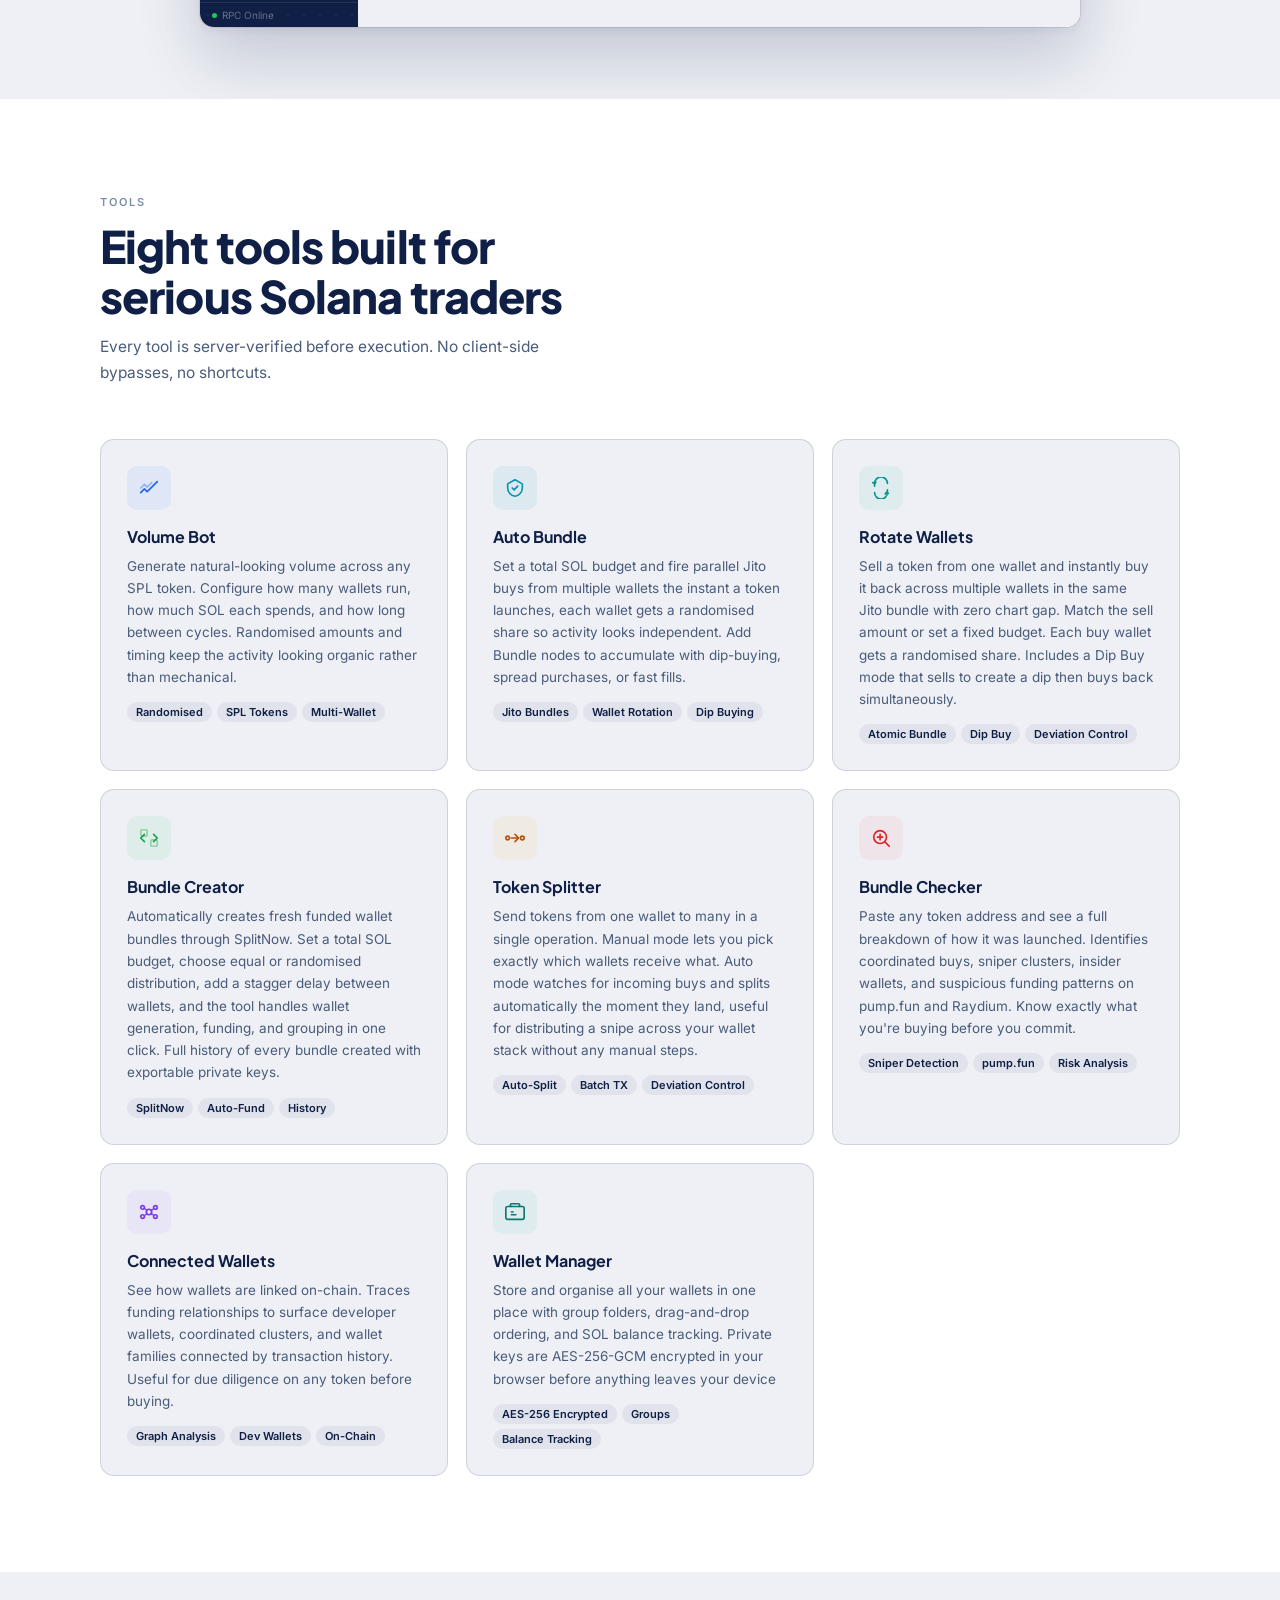
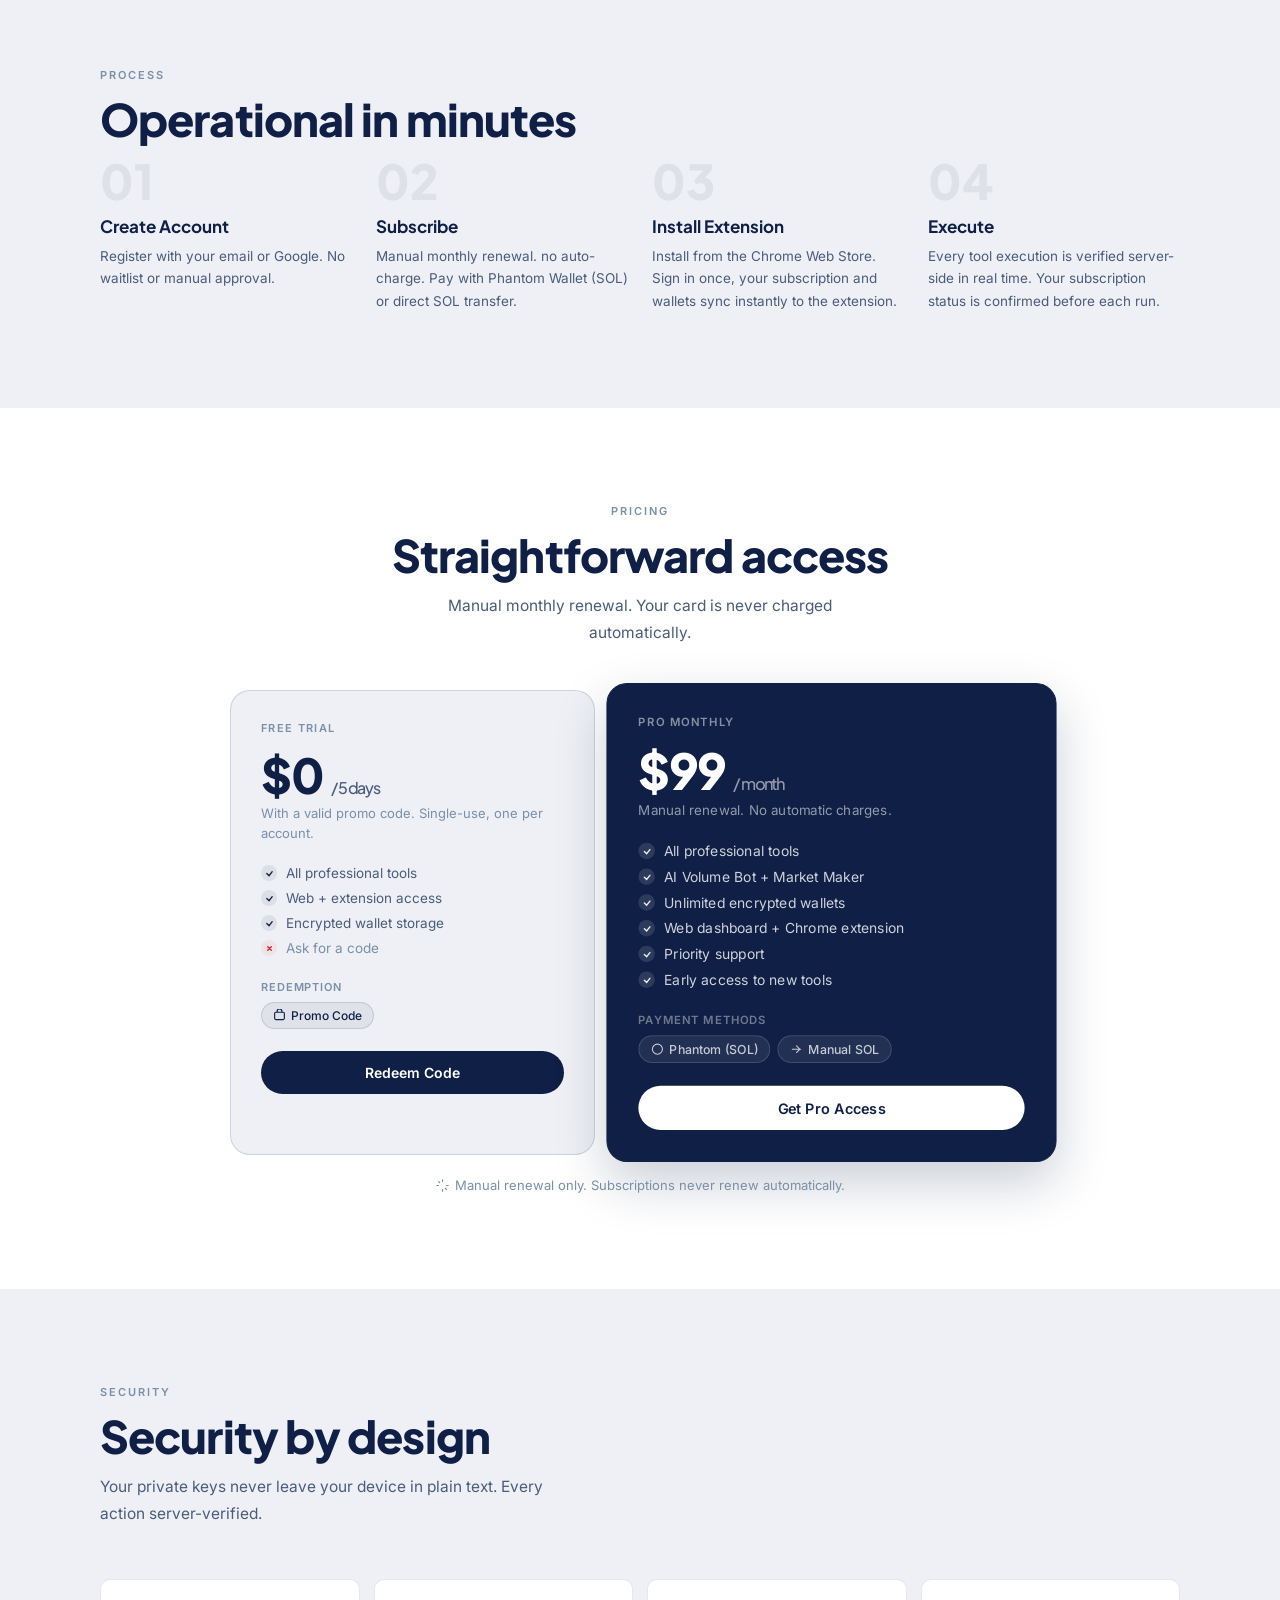
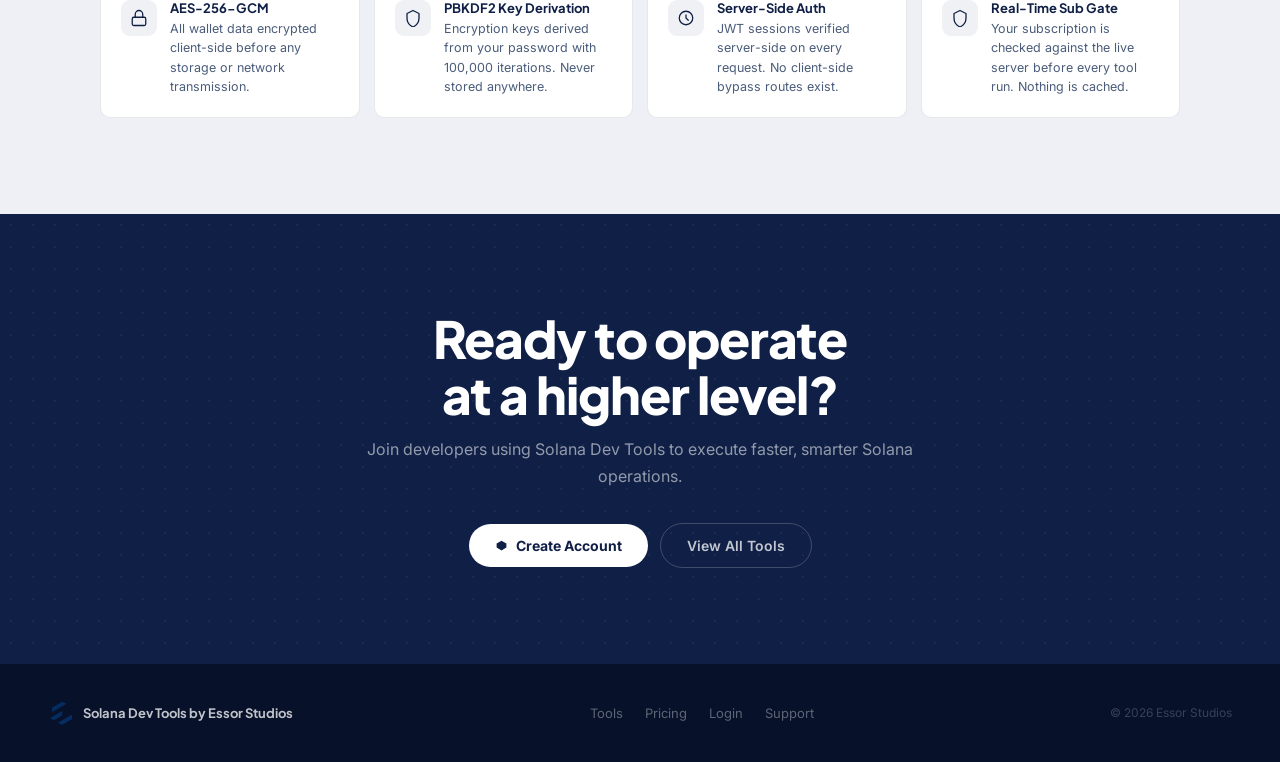
==== commit 97bdd3b6: "- Rotate Wallets, - Auto Bundle - New Index.html" ====
--- a/index.html
+++ b/index.html
@@ -1,10 +1,15 @@
 <!DOCTYPE html>
 <html lang="en">
 <head>
+  <!-- Security Headers -->
+  <meta http-equiv="X-Content-Type-Options" content="nosniff">
+  <meta http-equiv="X-Frame-Options" content="DENY">
+  <meta http-equiv="Referrer-Policy" content="strict-origin-when-cross-origin">
+  <meta http-equiv="Permissions-Policy" content="camera=(), microphone=(), geolocation=()">
   <meta charset="UTF-8">
   <meta name="viewport" content="width=device-width, initial-scale=1.0">
   <title>Solana Dev Tools by Essor Studios</title>
-  <meta name="description" content="Professional Chrome extension for Solana developers. AI Volume Bot, Market Maker, Token Splitter, Bundle Checker and Wallet Analysis.">
+  <meta name="description" content="Professional Chrome extension for Solana traders. Volume Bot, Auto Bundle with Jito sniping, Bundle Creator, Token Splitter, Bundle Checker and Wallet Analysis.">
   <link rel="icon" href="Icon16.png" />
   <link rel="preconnect" href="https://fonts.googleapis.com">
   <link rel="preconnect" href="https://fonts.gstatic.com" crossorigin>
@@ -542,7 +547,193 @@
       .hero h1 { font-size: 2.2rem; }
       .steps-grid { grid-template-columns: 1fr; }
     }
-  </style>
+  
+    /* ──────────────────────────────────────────────────────────
+       INTERACTIVE MINI DASHBOARD
+    ────────────────────────────────────────────────────────── */
+    .demo-section { padding: 60px 48px 72px; background: var(--bg-off); }
+    .demo-inner { max-width: 880px; margin: 0 auto; }
+    .demo-label { text-align:center; margin-bottom:32px; }
+    .demo-label .section-eyebrow { margin-bottom:10px; }
+    .demo-label h2 { font-family:var(--font-display); font-size:2rem; font-weight:800; color:var(--navy); line-height:1.2; margin:0 0 10px; }
+    .demo-label p { font-size:15px; color:var(--text-muted); }
+
+    .demo-win {
+      width:100%; max-width:880px; margin:0 auto;
+      background:#fff; border-radius:14px;
+      box-shadow:0 0 0 1px rgba(15,31,69,0.09), 0 4px 8px rgba(15,31,69,0.05), 0 24px 60px rgba(15,31,69,0.13), 0 40px 80px rgba(15,31,69,0.07);
+      overflow:hidden;
+    }
+    .demo-chrome { background:#f3f4f6; border-bottom:1px solid rgba(15,31,69,0.1); padding:10px 14px; display:flex; align-items:center; gap:8px; }
+    .demo-dots { display:flex; gap:5px; }
+    .demo-dot { width:11px; height:11px; border-radius:50%; }
+    .demo-dot.r{background:#ff5f57;} .demo-dot.y{background:#ffbd2e;} .demo-dot.g{background:#27c93f;}
+    .demo-urlbar { flex:1; background:#fff; border:1px solid rgba(15,31,69,0.12); border-radius:5px; padding:4px 10px; font-size:10.5px; color:var(--text-muted); }
+
+    .demo-body { display:flex; height:500px; }
+
+    /* Sidebar */
+    .demo-side { width:158px; background:var(--navy); flex-shrink:0; display:flex; flex-direction:column; position:relative; overflow:hidden; }
+    .demo-side::before { content:''; position:absolute; inset:0; background-image:radial-gradient(circle,rgba(255,255,255,0.06) 1px,transparent 1px); background-size:16px 16px; pointer-events:none; }
+    .demo-side>*{position:relative;z-index:1;}
+    .demo-side-hdr { padding:12px 10px 10px; border-bottom:1px solid rgba(255,255,255,0.08); }
+    .demo-brand { display:flex; align-items:center; gap:7px; }
+    .demo-brand img { width:20px; height:20px; border-radius:4px; }
+    .demo-brand-name { font-family:var(--font-display); font-size:10px; font-weight:700; color:#fff; line-height:1.2; }
+    .demo-brand-sub  { font-size:7.5px; font-weight:500; letter-spacing:.08em; text-transform:uppercase; color:rgba(255,255,255,0.3); }
+    .demo-nav { flex:1; padding:8px 6px; display:flex; flex-direction:column; gap:1px; overflow-y:auto; }
+    .demo-nav-lbl { font-size:7.5px; font-weight:700; letter-spacing:.1em; text-transform:uppercase; color:rgba(255,255,255,0.28); padding:6px 6px 3px; }
+    .demo-nav-item { display:flex; align-items:center; gap:7px; padding:7px 8px; border-radius:6px; font-size:11px; font-weight:500; color:rgba(255,255,255,0.5); cursor:pointer; transition:all .15s; }
+    .demo-nav-item svg { width:13px; height:13px; flex-shrink:0; opacity:.7; }
+    .demo-nav-item:hover { background:rgba(255,255,255,0.07); color:rgba(255,255,255,0.8); }
+    .demo-nav-item.active { background:rgba(255,255,255,0.12); color:#fff; font-weight:600; }
+    .demo-nav-item.active svg { opacity:1; }
+    .demo-side-ftr { padding:8px 6px; border-top:1px solid rgba(255,255,255,0.08); display:flex; align-items:center; gap:5px; padding:6px 12px; font-size:10px; color:rgba(255,255,255,0.35); }
+    .demo-rpc-dot { width:5px; height:5px; border-radius:50%; background:#22c55e; }
+
+    /* Main area */
+    .demo-main { flex:1; background:#eef0f5; overflow:hidden; display:flex; flex-direction:column; }
+    .demo-panel { display:none; flex-direction:column; height:100%; overflow-y:auto; padding:14px 16px; box-sizing:border-box; gap:8px; }
+    .demo-panel.active { display:flex; }
+    .demo-panel::-webkit-scrollbar { width:3px; }
+    .demo-panel::-webkit-scrollbar-thumb { background:rgba(15,31,69,0.15); border-radius:2px; }
+
+    /* Panel header */
+    .dp-header { display:flex; align-items:center; justify-content:space-between; flex-shrink:0; margin-bottom:2px; }
+    .dp-title { font-family:var(--font-display); font-size:13px; font-weight:700; color:var(--text-dark); }
+    .dp-sub-count { font-size:9px; color:var(--text-muted); font-weight:400; margin-left:6px; }
+
+    /* Tabs */
+    .dp-tabs { display:flex; border-bottom:1px solid rgba(15,31,69,0.1); flex-shrink:0; }
+    .dp-tab { padding:6px 10px; font-size:10.5px; font-weight:500; color:var(--text-muted); cursor:pointer; border-bottom:2px solid transparent; transition:all .15s; white-space:nowrap; }
+    .dp-tab.active { color:var(--navy); font-weight:700; border-bottom-color:var(--navy); }
+    .dp-tab-badge { background:rgba(15,31,69,0.1); color:var(--navy); font-size:8px; font-weight:700; padding:1px 4px; border-radius:9px; }
+
+    /* Sub-panels */
+    .dp-sub { display:none; flex-direction:column; gap:8px; }
+    .dp-sub.active { display:flex; }
+
+    /* Fields */
+    .dp-field { display:flex; flex-direction:column; gap:4px; }
+    .dp-lbl { font-size:9px; font-weight:700; letter-spacing:.07em; text-transform:uppercase; color:var(--text-muted); }
+    .dp-hint { display:inline-flex; align-items:center; justify-content:center; width:13px; height:13px; border-radius:50%; border:1px solid rgba(15,31,69,0.18); font-size:8px; color:var(--text-muted); cursor:default; vertical-align:middle; margin-left:2px; }
+    .dp-inp { background:#fff; border:1px solid rgba(15,31,69,0.1); border-radius:6px; padding:7px 10px; font-size:10.5px; color:var(--text-dark); width:100%; box-sizing:border-box; outline:none; }
+    .dp-inp-row { background:#fff; border:1px solid rgba(15,31,69,0.1); border-radius:6px; padding:7px 10px; font-size:10.5px; color:var(--text-dark); display:flex; align-items:center; justify-content:space-between; cursor:pointer; }
+    .dp-mono { font-family:monospace; font-size:9.5px; }
+
+    /* Wallet row */
+    .dp-wal-row { background:#fff; border:1px solid rgba(15,31,69,0.1); border-radius:6px; padding:7px 10px; display:flex; align-items:center; justify-content:space-between; cursor:pointer; }
+    .dp-wal-ic { width:22px; height:22px; border-radius:5px; display:flex; align-items:center; justify-content:center; font-size:12px; flex-shrink:0; }
+    .dp-wal-name { font-size:10.5px; font-weight:600; color:var(--text-dark); }
+    .dp-wal-addr { font-size:9px; font-family:monospace; color:var(--text-muted); }
+    .dp-wal-sol  { font-size:10px; font-weight:700; color:var(--navy); white-space:nowrap; }
+
+    /* Mode buttons */
+    .dp-mode-row { display:flex; gap:5px; }
+    .dp-mode-btn { flex:1; padding:7px 6px; background:#fff; border:1px solid rgba(15,31,69,0.12); border-radius:6px; font-size:10px; font-weight:600; color:var(--text-dark); cursor:pointer; text-align:center; transition:all .15s; }
+    .dp-mode-btn.active { background:var(--navy); color:#fff; border-color:var(--navy); }
+    .dp-mode-btn:hover:not(.active) { background:rgba(15,31,69,0.04); }
+
+    /* Slider */
+    .dp-slider-row { display:flex; align-items:center; gap:8px; }
+    .dp-slider { flex:1; height:3px; background:rgba(15,31,69,0.15); border-radius:2px; appearance:none; outline:none; cursor:pointer; }
+    .dp-slider::-webkit-slider-thumb { appearance:none; width:14px; height:14px; border-radius:50%; background:var(--navy); cursor:pointer; }
+    .dp-slider-val { font-size:10px; font-weight:600; color:var(--text-muted); white-space:nowrap; min-width:30px; text-align:right; }
+
+    /* Toggles */
+    .dp-toggle-row { display:flex; align-items:center; gap:8px; }
+    .dp-toggle-lbl { font-size:10.5px; font-weight:500; color:var(--text-dark); }
+    .dp-toggle { width:32px; height:18px; background:rgba(15,31,69,0.15); border-radius:9px; position:relative; cursor:pointer; flex-shrink:0; transition:background .2s; }
+    .dp-toggle::after { content:''; position:absolute; width:12px; height:12px; background:#fff; border-radius:50%; top:3px; left:3px; box-shadow:0 1px 3px rgba(0,0,0,0.2); transition:left .2s; }
+    .dp-toggle.on { background:var(--navy); }
+    .dp-toggle.on::after { left:17px; }
+
+    /* Status bar */
+    .dp-status { background:#fff; border:1px solid rgba(15,31,69,0.08); border-radius:8px; padding:9px 12px; display:flex; align-items:center; justify-content:space-between; flex-shrink:0; }
+    .dp-status-left { display:flex; align-items:center; gap:8px; }
+    .dp-dot { width:8px; height:8px; border-radius:50%; flex-shrink:0; }
+    .dp-dot.stopped{background:#ef4444;} .dp-dot.running{background:#22c55e;animation:pulse-dot 1.8s ease-in-out infinite;}
+    .dp-status-text { font-size:10.5px; font-weight:600; color:var(--text-dark); }
+    .dp-status-sub  { font-size:9px; color:var(--text-muted); }
+
+    /* Exec buttons */
+    .dp-btn { background:var(--navy); border:none; border-radius:7px; padding:9px 12px; font-size:10.5px; font-weight:700; color:#fff; cursor:pointer; width:100%; font-family:var(--font-display); transition:opacity .15s; }
+    .dp-btn:hover { opacity:.85; }
+    .dp-btn.red { background:#dc2626; }
+    .dp-btn.ghost { background:rgba(15,31,69,0.07); color:var(--navy); }
+    .dp-btn-sm { background:var(--navy); border:none; border-radius:6px; padding:6px 12px; font-size:10px; font-weight:700; color:#fff; cursor:pointer; white-space:nowrap; flex-shrink:0; }
+    .dp-start-btn { background:var(--navy); border:none; border-radius:7px; padding:6px 14px; font-size:10px; font-weight:700; color:#fff; cursor:pointer; white-space:nowrap; }
+    .dp-start-btn.stop { background:#dc2626; }
+
+    /* Token list */
+    .dp-token-list { background:#fff; border:1px solid rgba(15,31,69,0.1); border-radius:6px; overflow-y:auto; max-height:90px; }
+    .dp-token-list::-webkit-scrollbar{width:2px;}
+    .dp-token-row { display:flex; align-items:center; gap:8px; padding:6px 10px; cursor:pointer; border-bottom:1px solid rgba(15,31,69,0.05); }
+    .dp-token-row:last-child{border-bottom:none;}
+    .dp-token-row:hover{background:rgba(15,31,69,0.03);}
+    .dp-token-row.sel{background:rgba(13,31,74,0.04);}
+    .dp-tcheck { width:13px; height:13px; border:1.5px solid rgba(15,31,69,0.2); border-radius:3px; flex-shrink:0; position:relative; transition:all .15s; }
+    .dp-tcheck.on{background:var(--navy);border-color:var(--navy);}
+    .dp-tcheck.on::after{content:'✓';position:absolute;color:#fff;font-size:8px;top:-1px;left:1px;}
+    .dp-tok-name{font-size:10.5px;font-weight:600;color:var(--text-dark);}
+    .dp-tok-addr{font-size:9px;font-family:monospace;color:var(--text-muted);}
+    .dp-tok-bal{font-size:9.5px;font-weight:600;color:var(--navy);white-space:nowrap;}
+
+    /* Stats grid */
+    .dp-stats { display:grid; grid-template-columns:repeat(4,1fr); gap:5px; flex-shrink:0; }
+    .dp-stat { background:#fff; border:1px solid rgba(15,31,69,0.08); border-radius:6px; padding:7px 8px; text-align:center; }
+    .dp-stat-val { font-size:11px; font-weight:700; color:var(--navy); font-family:var(--font-display); }
+    .dp-stat-lbl { font-size:7.5px; font-weight:600; letter-spacing:.07em; text-transform:uppercase; color:var(--text-muted); margin-top:1px; }
+
+    /* Nodes */
+    .dp-node { background:#fff; border:1px solid rgba(15,31,69,0.08); border-radius:7px; padding:8px 10px; display:flex; align-items:center; gap:7px; }
+    .dp-nbadge{font-size:7.5px;font-weight:700;padding:2px 5px;border-radius:4px;letter-spacing:.04em;flex-shrink:0;}
+    .dp-nbadge.ib{background:rgba(37,99,235,0.12);color:#2563eb;}
+    .dp-nbadge.bun{background:rgba(22,163,74,0.12);color:#16a34a;}
+    .dp-nname{font-size:10.5px;font-weight:600;color:var(--text-dark);flex:1;}
+    .dp-nsub{font-size:9px;color:var(--text-muted);}
+
+    /* Chips / tags */
+    .dp-chip{display:inline-flex;align-items:center;gap:4px;background:rgba(15,31,69,0.07);border:1px solid rgba(15,31,69,0.12);border-radius:20px;padding:3px 8px;font-size:10px;color:var(--navy);cursor:pointer;}
+    .dp-chip.ai{background:rgba(8,145,178,0.09);border-color:rgba(8,145,178,0.25);color:#0891b2;}
+    .dp-ai-hint{background:rgba(13,31,74,0.05);border:1px solid rgba(13,31,74,0.08);border-radius:6px;padding:7px 10px;font-size:9.5px;color:var(--text-muted);}
+
+    /* Grid layouts */
+    .dp-2col{display:grid;grid-template-columns:1fr 1fr;gap:8px;}
+    .dp-3col{display:grid;grid-template-columns:1fr 1fr 1fr;gap:6px;}
+
+    /* History rows */
+    .dp-hist{display:flex;align-items:center;gap:8px;padding:7px 10px;background:#fff;border:1px solid rgba(15,31,69,0.08);border-radius:6px;}
+    .dp-hist-tok{font-size:10.5px;font-weight:700;color:var(--navy);min-width:60px;}
+    .dp-hist-meta{font-size:9px;color:var(--text-muted);flex:1;}
+    .dp-hist-ok{font-size:10px;color:#16a34a;font-weight:700;}
+
+    /* Wallet list rows */
+    .dp-wal-list-row{display:flex;align-items:center;gap:8px;padding:6px 10px;background:#fff;border:1px solid rgba(15,31,69,0.08);border-radius:6px;}
+    .dp-wal-actions{display:flex;gap:3px;margin-left:auto;}
+    .dp-icon-btn{background:none;border:1px solid rgba(15,31,69,0.12);border-radius:4px;padding:2px 6px;font-size:10px;cursor:pointer;color:var(--text-muted);}
+    .dp-icon-btn.del{color:#ef4444;border-color:rgba(239,68,68,0.15);}
+    .dp-group-hdr{display:flex;align-items:center;gap:6px;padding:6px 10px;background:rgba(15,31,69,0.05);border:1px solid rgba(15,31,69,0.08);border-radius:6px;cursor:pointer;font-size:10.5px;font-weight:600;color:var(--navy);}
+    .dp-group-count{margin-left:auto;background:rgba(15,31,69,0.1);border-radius:9px;padding:1px 6px;font-size:9px;font-weight:700;}
+    .dp-group-body{display:flex;flex-direction:column;gap:3px;}
+    .dp-group-body.hidden{display:none;}
+    .dp-divider{height:1px;background:rgba(15,31,69,0.08);margin:4px 0;}
+    .dp-add-section{padding-top:10px;border-top:1px solid rgba(15,31,69,0.08);display:flex;flex-direction:column;gap:8px;}
+
+    /* Mobile */
+    @media(max-width:760px){
+      .demo-section{padding:40px 16px 0;}
+      .demo-body{flex-direction:column;height:auto;}
+      .demo-side{width:100%!important;flex-direction:row;height:auto;}
+      .demo-nav{flex-direction:row;flex-wrap:wrap;overflow-x:auto;padding:6px;}
+      .demo-nav-item{padding:5px 7px;font-size:10px;gap:4px;}
+      .demo-side-hdr,.demo-side-ftr{display:none;}
+      .demo-main{min-height:480px;}
+      .demo-panel{padding:12px;}
+      .dp-stats{grid-template-columns:1fr 1fr;}
+      .dp-3col{grid-template-columns:1fr 1fr;}
+    }
+</style>
 </head>
 <body>
 
@@ -578,7 +769,7 @@
       <div class="eyebrow-line"></div>
     </div>
     <h1>Solana Dev<br>Tools<span class="cursor-blink"></span></h1>
-    <p class="hero-desc">Professional trading tools for Solana developers — built to actually get things done.</p>
+    <p class="hero-desc">Professional trading tools for Solana developers.</p>
     <div class="hero-social">
       <div class="social-pill">
         <div class="dot-live"></div>
@@ -586,7 +777,7 @@
       </div>
       <div class="social-pill">
         <svg viewBox="0 0 16 16" fill="none"><rect x="2" y="2" width="12" height="12" rx="2" stroke="currentColor" stroke-width="1.5"/><path d="M5 8h6M8 5v6" stroke="currentColor" stroke-width="1.5" stroke-linecap="round"/></svg>
-        5 Pro Tools
+        8 Pro Tools
       </div>
       <div class="social-pill">
         <svg viewBox="0 0 16 16" fill="none"><path d="M8 2L10 6H14L11 9L12 13L8 11L4 13L5 9L2 6H6L8 2Z" stroke="currentColor" stroke-width="1.4"/></svg>
@@ -604,202 +795,355 @@
 </section>
 
 <!-- EXTENSION SCREENSHOT -->
-<div class="screenshot-section">
-  <div class="screenshot-wrap">
-    <div class="screenshot-glow"></div>
-
-    <!-- Floating badges -->
-    <div class="info-float float-a">
-      <div class="float-icon" style="background:rgba(37,99,235,0.08);">
-        <svg viewBox="0 0 16 16" fill="none" style="color:#2563eb;"><path d="M2 12L6 8L9 11L14 4" stroke="currentColor" stroke-width="1.5" stroke-linecap="round" stroke-linejoin="round"/></svg>
+<section class="demo-section">
+  <div class="demo-inner">
+    <div class="demo-label">
+      <div class="section-eyebrow">Live Preview</div>
+      <h2>See it in action</h2>
+      <p>Click any tool in the sidebar to explore the full interface.</p>
+    </div>
+
+    <div class="demo-win">
+      <div class="demo-chrome">
+        <div class="demo-dots"><div class="demo-dot r"></div><div class="demo-dot y"></div><div class="demo-dot g"></div></div>
+        <div class="demo-urlbar">chrome-extension://solanadevtools/dashboard</div>
       </div>
-      <div><div class="float-label">Volume Bot</div><div class="float-value">Running</div></div>
-    </div>
-    <div class="info-float float-b">
-      <div class="float-icon" style="background:rgba(34,197,94,0.08);">
-        <svg viewBox="0 0 16 16" fill="none" style="color:#16a34a;"><rect x="2" y="5" width="12" height="9" rx="1.5" stroke="currentColor" stroke-width="1.5"/><path d="M5 5V4a3 3 0 016 0v1" stroke="currentColor" stroke-width="1.5"/></svg>
-      </div>
-      <div><div class="float-label">Encryption</div><div class="float-value">AES-256</div></div>
-    </div>
-    <div class="info-float float-c">
-      <div class="float-icon" style="background:rgba(245,158,11,0.08);">
-        <svg viewBox="0 0 16 16" fill="none" style="color:#b45309;"><circle cx="8" cy="8" r="6" stroke="currentColor" stroke-width="1.5"/><path d="M8 5v3.5L10.5 11" stroke="currentColor" stroke-width="1.5" stroke-linecap="round"/></svg>
-      </div>
-      <div><div class="float-label">Subscription</div><div class="float-value">Active Pro</div></div>
-    </div>
-    <div class="info-float float-d">
-      <div class="float-icon" style="background:rgba(139,92,246,0.08);">
-        <svg viewBox="0 0 16 16" fill="none" style="color:#7c3aed;"><circle cx="8" cy="8" r="3" stroke="currentColor" stroke-width="1.5"/><path d="M8 1v2M8 13v2M1 8h2M13 8h2" stroke="currentColor" stroke-width="1.5" stroke-linecap="round"/></svg>
-      </div>
-      <div><div class="float-label">Bundles</div><div class="float-value">0 Snipers</div></div>
-    </div>
-
-    <!-- Extension window -->
-    <div class="ext-window">
-      <!-- Window chrome bar -->
-      <div class="window-chrome">
-        <div class="chrome-dots">
-          <div class="chrome-dot r"></div>
-          <div class="chrome-dot y"></div>
-          <div class="chrome-dot g"></div>
+      <div class="demo-body">
+
+        <!-- ── Sidebar ─────────────────────────────────────── -->
+        <div class="demo-side">
+          <div class="demo-side-hdr">
+            <div class="demo-brand">
+              <img src="icon48.png" alt="" onerror="this.style.display='none'">
+              <div><div class="demo-brand-name">Solana Dev Tools</div><div class="demo-brand-sub">Professional Toolkit</div></div>
+            </div>
+          </div>
+          <div class="demo-nav">
+            <div class="demo-nav-lbl">TOOLS</div>
+            <div class="demo-nav-item active" onclick="dpSwitch(this,'split')">
+              <svg viewBox="0 0 16 16" fill="none"><circle cx="3" cy="8" r="1.8" stroke="currentColor" stroke-width="1.3"/><circle cx="13" cy="4" r="1.8" stroke="currentColor" stroke-width="1.3"/><circle cx="13" cy="12" r="1.8" stroke="currentColor" stroke-width="1.3"/><path d="M5 8h2.5l2-4M7.5 8l2 4" stroke="currentColor" stroke-width="1.2" stroke-linecap="round"/></svg>
+              Token Splitting
+            </div>
+            <div class="demo-nav-item" onclick="dpSwitch(this,'bundle')">
+              <svg viewBox="0 0 16 16" fill="none"><path d="M8 2l6 3.5V9c0 3-2.7 5.3-6 5.7C4.7 14.3 2 12 2 9V5.5L8 2Z" stroke="currentColor" stroke-width="1.3"/><path d="M5.5 8l2 2 3-3" stroke="currentColor" stroke-width="1.3" stroke-linecap="round" stroke-linejoin="round"/></svg>
+              Bundle
+            </div>
+            <div class="demo-nav-item" onclick="dpSwitch(this,'rotate')">
+              <svg viewBox="0 0 16 16" fill="none"><path d="M13 5A5 5 0 0 0 3 5v2" stroke="currentColor" stroke-width="1.3" stroke-linecap="round"/><path d="M3 11a5 5 0 0 0 10 0v-2" stroke="currentColor" stroke-width="1.3" stroke-linecap="round"/><path d="M1.5 4l1.5 1.5L4.5 4M14.5 12L13 10.5 11.5 12" stroke="currentColor" stroke-width="1.3" stroke-linecap="round" stroke-linejoin="round"/></svg>
+              Rotate Wallets
+            </div>
+            <div class="demo-nav-item" onclick="dpSwitch(this,'vbot')">
+              <svg viewBox="0 0 16 16" fill="none"><rect x="2.5" y="5" width="11" height="8" rx="1.5" stroke="currentColor" stroke-width="1.3"/><path d="M8 2v3M6 11h4" stroke="currentColor" stroke-width="1.3" stroke-linecap="round"/><circle cx="5.5" cy="8.5" r="1" fill="currentColor"/><circle cx="10.5" cy="8.5" r="1" fill="currentColor"/></svg>
+              AI Volume Bot
+            </div>
+            <div class="demo-nav-item" onclick="dpSwitch(this,'wallets')">
+              <svg viewBox="0 0 16 16" fill="none"><rect x="1.5" y="4" width="13" height="9" rx="1.5" stroke="currentColor" stroke-width="1.3"/><path d="M1.5 7.5h13" stroke="currentColor" stroke-width="1.2"/><circle cx="11.5" cy="10.5" r="1.2" fill="currentColor"/></svg>
+              Wallets
+            </div>
+          </div>
+          <div class="demo-side-ftr"><div class="demo-rpc-dot"></div>RPC Online</div>
         </div>
-        <div class="chrome-bar">chrome-extension://ultimatedevtools/popup.html</div>
-      </div>
-
-      <div class="ext-body">
-        <!-- Sidebar -->
-        <div class="ext-side">
-          <div class="ext-side-header">
-            <div class="ext-side-brand">
-              <img src="icon128.png" alt=""
-                   onerror="this.style.display='none';this.nextElementSibling.style.display='flex'">
-              <div class="ext-side-brand-fb" style="display:none;">
-                <svg viewBox="0 0 16 16" fill="none" style="width:10px;height:10px;"><path d="M8 2L14 5.5V10.5L8 14L2 10.5V5.5L8 2Z" fill="white" opacity="0.8"/></svg>
+
+        <!-- ── Main ─────────────────────────────────────────── -->
+        <div class="demo-main">
+
+          <!-- ══ TOKEN SPLITTING ══ -->
+          <div class="demo-panel active" id="dp-split">
+            <div class="dp-header"><div class="dp-title">Token Splitting</div></div>
+            <div class="dp-tabs">
+              <div class="dp-tab active" onclick="dpTab(this,'dps-split')">Split</div>
+              <div class="dp-tab" onclick="dpTab(this,'dps-auto')">Auto</div>
+              <div class="dp-tab" onclick="dpTab(this,'dps-hist')">History</div>
+            </div>
+            <div class="dp-sub active" id="dps-split">
+              <div class="dp-field"><div class="dp-lbl">Source Wallet <span class="dp-hint">?</span></div>
+                <div class="dp-wal-row"><div style="display:flex;align-items:center;gap:8px"><div class="dp-wal-ic" style="background:linear-gradient(135deg,#6366f1,#8b5cf6)"></div><div><div class="dp-wal-name">Dev Wallet</div><div class="dp-wal-addr">4xKm…r9Pz</div></div></div><div class="dp-wal-addr">›</div></div>
               </div>
-              <div>
-                <div class="ext-side-name">Solana<br>Dev Tools</div>
-                <div class="ext-side-sub">Professional Toolkit</div>
-              </div>
-            </div>
-          </div>
-          <div class="ext-nav">
-            <div class="ext-nav-label">Tools</div>
-            <div class="ext-nav-item active">
-              <svg viewBox="0 0 16 16" fill="none"><path d="M2 10L6 6L9 9L14 3" stroke="currentColor" stroke-width="1.5" stroke-linecap="round" stroke-linejoin="round"/></svg>
-              Token Splitting
-            </div>
-            <div class="ext-nav-item">
-              <svg viewBox="0 0 16 16" fill="none"><path d="M2 12L6 8L9 11L14 4" stroke="currentColor" stroke-width="1.5" stroke-linecap="round"/></svg>
-              AI Volume Bot
-            </div>
-            <div class="ext-nav-item">
-              <svg viewBox="0 0 16 16" fill="none"><circle cx="8" cy="8" r="2" stroke="currentColor" stroke-width="1.5"/><path d="M4 8H2M14 8h-2M8 4V2M8 14v-2" stroke="currentColor" stroke-width="1.5" stroke-linecap="round"/></svg>
-              Bundle Checker
-            </div>
-            <div class="ext-nav-item">
-              <svg viewBox="0 0 16 16" fill="none"><rect x="2" y="5" width="12" height="9" rx="1.5" stroke="currentColor" stroke-width="1.5"/><path d="M5 5V4a3 3 0 016 0v1" stroke="currentColor" stroke-width="1.5"/></svg>
-              Wallets
-            </div>
-          </div>
-          <div class="ext-side-footer">
-            <div class="ext-rpc">
-              <div class="rpc-dot"></div>
-              RPC Online
-            </div>
-          </div>
-        </div>
-
-        <!-- Main content -->
-        <div class="ext-main">
-          <div class="ext-panel-title">Token Splitting</div>
-          <div class="ext-tabs">
-            <div class="ext-tab active">Split</div>
-            <div class="ext-tab">Auto</div>
-            <div class="ext-tab">History (9)</div>
-          </div>
-          <div class="ext-field">
-            <div class="ext-field-label">Source Wallet</div>
-            <div class="ext-wallet-row">
-              <div style="display:flex;align-items:center;gap:7px;">
-                <div class="ext-wallet-icon"></div>
-                <div>
-                  <div class="ext-wallet-name">MAIN</div>
+              <div class="dp-field">
+                <div class="dp-lbl" style="display:flex;align-items:center;justify-content:space-between"><span>Token to Split <span class="dp-hint">?</span></span><span style="font-size:9.5px;color:var(--navy);font-weight:600;cursor:pointer;text-transform:none;letter-spacing:0">↻ Refresh</span></div>
+                <div class="dp-token-list">
+                  <div class="dp-token-row sel" onclick="dpPickTok(this)"><div class="dp-tcheck on"></div><div style="flex:1"><div class="dp-tok-name">PEPE</div><div class="dp-tok-addr">7xBz…mQ4k</div></div><div class="dp-tok-bal">2,450,000</div></div>
+                  <div class="dp-token-row" onclick="dpPickTok(this)"><div class="dp-tcheck"></div><div style="flex:1"><div class="dp-tok-name">BONK</div><div class="dp-tok-addr">DezX…Qr3G</div></div><div class="dp-tok-bal">890,500</div></div>
+                  <div class="dp-token-row" onclick="dpPickTok(this)"><div class="dp-tcheck"></div><div style="flex:1"><div class="dp-tok-name">WIF</div><div class="dp-tok-addr">EKpQ…3fw8</div></div><div class="dp-tok-bal">14,200</div></div>
                 </div>
               </div>
-              <div class="ext-wallet-addr">6gAY_swm3 &rsaquo;</div>
+              <div class="dp-field"><div class="dp-lbl">Send To</div><div class="dp-mode-row"><div class="dp-mode-btn active" onclick="dpMode(this)">Existing Wallets</div><div class="dp-mode-btn" onclick="dpMode(this)">Generate New</div></div></div>
+              <div class="dp-inp-row">4 wallets selected <span style="color:var(--text-muted)">›</span></div>
+              <div class="dp-field"><div class="dp-lbl">Deviation <strong id="sp-dev">±15%</strong> <span class="dp-hint">?</span></div><div class="dp-slider-row"><input type="range" class="dp-slider" value="15" min="0" max="50" oninput="document.getElementById('sp-dev').textContent='±'+this.value+'%'"><span class="dp-slider-val"></span></div></div>
+              <div class="dp-toggle-row"><div class="dp-toggle on" onclick="this.classList.toggle('on')"></div><span class="dp-toggle-lbl">Keep in Source Wallet</span><span class="dp-hint">?</span></div>
+              <button class="dp-btn" onclick="dpExec(this,'Execute Split','Splitting…')"><svg viewBox="0 0 16 16" fill="none" style="width:10px;height:10px;vertical-align:middle;margin-right:4px"><polygon points="3,2 13,8 3,14" fill="currentColor"/></svg>Execute Split</button>
+            </div>
+            <div class="dp-sub" id="dps-auto">
+              <div class="dp-status" id="dps-auto-sb"><div class="dp-status-left"><div class="dp-dot stopped"></div><div><div class="dp-status-text">Stopped</div></div></div><button class="dp-start-btn" onclick="dpToggle(this,'dps-auto-sb')">▶ Start</button></div>
+              <div class="dp-field"><div class="dp-lbl">Buying Wallet <span class="dp-hint">?</span></div><div class="dp-wal-row"><div style="display:flex;align-items:center;gap:8px"><div class="dp-wal-ic" style="background:linear-gradient(135deg,#6366f1,#8b5cf6)"></div><div><div class="dp-wal-name">Dev Wallet</div><div class="dp-wal-addr">4xKm…r9Pz</div></div></div><div class="dp-wal-addr">›</div></div></div>
+              <div class="dp-field"><div class="dp-lbl">Token Filter <span class="dp-hint">?</span></div><input class="dp-inp" type="text" placeholder="Leave blank for any token…"></div>
+              <div class="dp-field"><div class="dp-lbl">Send To</div><div class="dp-mode-row"><div class="dp-mode-btn" onclick="dpMode(this)">Existing Wallets</div><div class="dp-mode-btn active" onclick="dpMode(this)">Generate New</div></div></div>
+              <div style="display:flex;align-items:center;gap:8px"><input class="dp-inp" type="number" value="2" style="width:60px;text-align:center"><span style="font-size:9.5px;color:var(--text-muted)">wallets to generate</span></div>
+              <div class="dp-field"><div class="dp-lbl">Deviation <strong id="sp-adev">±10%</strong></div><div class="dp-slider-row"><input type="range" class="dp-slider" value="10" min="0" max="50" oninput="document.getElementById('sp-adev').textContent='±'+this.value+'%'"><span class="dp-slider-val">±10%</span></div></div>
+              <div class="dp-toggle-row"><div class="dp-toggle on" onclick="this.classList.toggle('on')"></div><span class="dp-toggle-lbl">Keep in Source Wallet</span><span class="dp-hint">?</span></div>
+              <div class="dp-toggle-row"><div class="dp-toggle on" onclick="this.classList.toggle('on')"></div><span class="dp-toggle-lbl">One-Time Mode</span><span class="dp-hint">?</span></div>
+            </div>
+            <div class="dp-sub" id="dps-hist">
+              <div class="dp-hist"><span class="dp-hist-tok">PEPE</span><span class="dp-hist-meta">→ 4 wallets · 45m ago</span><span class="dp-hist-ok">✓</span></div>
+              <div class="dp-hist"><span class="dp-hist-tok">BONK</span><span class="dp-hist-meta">→ 6 wallets · 3h ago</span><span class="dp-hist-ok">✓</span></div>
+              <div class="dp-hist"><span class="dp-hist-tok">WIF</span><span class="dp-hist-meta">→ 3 wallets · 1d ago</span><span class="dp-hist-ok">✓</span></div>
             </div>
           </div>
-          <div class="ext-field">
-            <div class="ext-field-label">Token to Split</div>
-            <div class="ext-input" style="font-size:10px;color:var(--text-muted);justify-content:center;">
-              No tokens found. Hit ↺ Refresh to load.
-              <span style="margin-left:auto;">
-                <svg viewBox="0 0 16 16" fill="none" style="width:12px;height:12px;color:var(--text-muted);"><path d="M13.5 8A5.5 5.5 0 112.5 5" stroke="currentColor" stroke-width="1.5" stroke-linecap="round"/><path d="M2.5 2v3h3" stroke="currentColor" stroke-width="1.5" stroke-linecap="round" stroke-linejoin="round"/></svg>
-                Refresh
-              </span>
+
+          <!-- ══ BUNDLE ══ -->
+          <div class="demo-panel" id="dp-bundle">
+            <div class="dp-header"><div class="dp-title">Bundle</div></div>
+            <div class="dp-tabs">
+              <div class="dp-tab active" onclick="dpTab(this,'dpb-check')">Check</div>
+              <div class="dp-tab" onclick="dpTab(this,'dpb-create')">Create</div>
+              <div class="dp-tab" onclick="dpTab(this,'dpb-auto')">Auto</div>
+              <div class="dp-tab" onclick="dpTab(this,'dpb-hist')">History</div>
+            </div>
+            <div class="dp-sub active" id="dpb-check">
+              <div class="dp-field"><div class="dp-lbl">Token Contract Address <span class="dp-hint">?</span></div><div style="display:flex;gap:6px"><input class="dp-inp" type="text" placeholder="Token mint address…" style="flex:1"><button class="dp-btn-sm" onclick="dpExec(this,'Analyze','…')">Analyze</button></div></div>
+              <div class="dp-field" style="margin-top:4px">
+                <div class="dp-lbl" style="display:flex;align-items:center;justify-content:space-between"><span>Wallet Connection Check <span class="dp-hint">?</span></span><span style="text-transform:none;letter-spacing:0;font-size:9px;color:var(--navy)">4 selected</span></div>
+                <div style="display:flex;flex-wrap:wrap;gap:4px;margin-bottom:5px">
+                  <div class="dp-chip">💼 Sniper W1 ×</div><div class="dp-chip">💼 Sniper W2 ×</div><div class="dp-chip">💼 Bundle W1 ×</div><div class="dp-chip">💼 Bundle W2 ×</div>
+                </div>
+                <div class="dp-inp-row" style="margin-bottom:6px">4 wallets selected <span>›</span></div>
+                <button class="dp-btn" onclick="dpExec(this,'Check 4 Wallets','Checking…')">Check 4 Wallets</button>
+              </div>
+            </div>
+            <div class="dp-sub" id="dpb-create">
+              <div class="dp-stats"><div class="dp-stat"><div class="dp-stat-val">4</div><div class="dp-stat-lbl">WALLETS</div></div><div class="dp-stat"><div class="dp-stat-val">2.0</div><div class="dp-stat-lbl">TOTAL SOL</div></div><div class="dp-stat"><div class="dp-stat-val">Equal</div><div class="dp-stat-lbl">DISTRIB</div></div><div class="dp-stat"><div class="dp-stat-val">Off</div><div class="dp-stat-lbl">STAGGER</div></div></div>
+              <div class="dp-field"><div class="dp-lbl">Source Wallet <span class="dp-hint">?</span></div><div class="dp-wal-row"><div style="display:flex;align-items:center;gap:8px"><div class="dp-wal-ic" style="background:linear-gradient(135deg,#f59e0b,#ef4444);font-size:12px">🔥</div><div><div class="dp-wal-name">Funder</div><div class="dp-wal-addr">DQx7…Ey3Y</div></div></div><div class="dp-wal-addr">›</div></div></div>
+              <div class="dp-2col">
+                <div class="dp-field"><div class="dp-lbl">Wallet Count <span class="dp-hint">?</span></div><div style="display:flex;align-items:center;gap:6px"><input class="dp-inp" type="number" value="4" style="width:55px;text-align:center"><span style="font-size:9px;color:var(--text-muted)">max 50</span></div></div>
+                <div class="dp-field"><div class="dp-lbl">Total SOL <span class="dp-hint">?</span></div><input class="dp-inp" type="number" value="2.0"></div>
+              </div>
+              <div class="dp-field"><div class="dp-lbl">Distribution Mode <span class="dp-hint">?</span></div><div class="dp-mode-row"><div class="dp-mode-btn active" onclick="dpMode(this)">Equal Split</div><div class="dp-mode-btn" onclick="dpMode(this)">Random Spread</div></div></div>
+              <div class="dp-toggle-row"><div class="dp-toggle" onclick="this.classList.toggle('on')"></div><span class="dp-toggle-lbl">Stagger Wallet Funding</span><span class="dp-hint">?</span></div>
+              <div class="dp-toggle-row"><div class="dp-toggle on" onclick="this.classList.toggle('on')"></div><span class="dp-toggle-lbl">Save to Wallet Group</span><span class="dp-hint">?</span></div>
+              <button class="dp-btn" onclick="dpExec(this,'⚡ Create Bundle','Creating…')">⚡ Create Bundle</button>
+            </div>
+            <div class="dp-sub" id="dpb-auto">
+              <div class="dp-status" id="dpb-auto-sb"><div class="dp-status-left"><div class="dp-dot stopped"></div><div><div class="dp-status-text">Stopped</div><div class="dp-status-sub">Pump.fun · pump</div></div></div><button class="dp-start-btn" onclick="dpToggle(this,'dpb-auto-sb')">▶ Start</button></div>
+              <div class="dp-field"><div class="dp-lbl">Watch For <span class="dp-hint">?</span></div><div class="dp-mode-row" style="margin-bottom:5px"><div class="dp-mode-btn" onclick="dpMode(this)">Ticker</div><div class="dp-mode-btn active" onclick="dpMode(this)">Deployer Wallet</div></div><input class="dp-inp dp-mono" type="text" value="DQx7MNy5vkhREgb6S8…Ey3Y"></div>
+              <div class="dp-field"><div class="dp-lbl">Platform</div><div class="dp-mode-row"><div class="dp-mode-btn active" onclick="dpMode(this)">Pump.fun</div><div class="dp-mode-btn" onclick="dpMode(this)">Raydium</div><div class="dp-mode-btn" onclick="dpMode(this)">Any</div></div></div>
+              <div class="dp-field"><div class="dp-lbl">Execution Flow <span class="dp-hint">?</span></div>
+                <div class="dp-node"><span class="dp-nbadge ib">INSTA BUY</span><span class="dp-nname">Insta Buy 1</span><span class="dp-nsub">2 wallets · 0.5 SOL</span></div>
+                <div class="dp-node" style="margin-top:5px"><span class="dp-nbadge bun">BUNDLE</span><span class="dp-nname">Bundle Wallets</span><span class="dp-nsub">4 wallets · 2 SOL</span></div>
+              </div>
+              <button class="dp-btn" onclick="dpExecToggle(this,'dpb-auto-sb')">▶ Start Auto Bundle</button>
+            </div>
+            <div class="dp-sub" id="dpb-hist">
+              <div class="dp-hist"><span class="dp-hist-tok">GOAT</span><span class="dp-hist-meta">3 wallets · 0.5 SOL · 2h ago</span><span class="dp-hist-ok">✓</span></div>
+              <div class="dp-hist"><span class="dp-hist-tok">MOODENG</span><span class="dp-hist-meta">4 wallets · 1.2 SOL · 6h ago</span><span class="dp-hist-ok">✓</span></div>
+              <div class="dp-hist"><span class="dp-hist-tok">FWOG</span><span class="dp-hist-meta">2 wallets · 0.8 SOL · 1d ago</span><span class="dp-hist-ok">✓</span></div>
             </div>
           </div>
-          <div class="ext-field">
-            <div class="ext-field-label">Send To</div>
-            <div class="ext-tab-row">
-              <div class="ext-tab-btn active">Existing Wallets</div>
-              <div class="ext-tab-btn">Generate New</div>
+
+          <!-- ══ ROTATE WALLETS ══ -->
+          <div class="demo-panel" id="dp-rotate">
+            <div class="dp-header"><div class="dp-title">Rotate Wallets</div></div>
+            <div class="dp-tabs">
+              <div class="dp-tab active" onclick="dpTab(this,'dpr-rot')">Rotate</div>
+              <div class="dp-tab" onclick="dpTab(this,'dpr-dip')">Dip Buy</div>
+            </div>
+            <div class="dp-sub active" id="dpr-rot">
+              <div class="dp-field"><div class="dp-lbl">Source Wallet <span class="dp-hint">?</span></div><div class="dp-wal-row"><div style="display:flex;align-items:center;gap:8px"><div class="dp-wal-ic" style="background:linear-gradient(135deg,#f59e0b,#ef4444);font-size:12px">⭐</div><div><div class="dp-wal-name">Alpha Trader</div><div class="dp-wal-addr">7rQm…2kX</div></div></div><div class="dp-wal-addr">›</div></div></div>
+              <div class="dp-field">
+                <div class="dp-lbl" style="display:flex;align-items:center;justify-content:space-between"><span>Token to Rotate <span class="dp-hint">?</span></span><span style="text-transform:none;letter-spacing:0;font-size:9.5px;color:var(--navy);font-weight:600;cursor:pointer">↻ Refresh</span></div>
+                <div class="dp-token-list">
+                  <div class="dp-token-row sel" onclick="dpPickTok(this)"><div class="dp-tcheck on"></div><div style="flex:1"><div class="dp-tok-name">GOAT</div><div class="dp-tok-addr">CKfA…9xZw</div></div><div class="dp-tok-bal">3,812,500</div></div>
+                  <div class="dp-token-row" onclick="dpPickTok(this)"><div class="dp-tcheck"></div><div style="flex:1"><div class="dp-tok-name">MOODENG</div><div class="dp-tok-addr">ED5n…vk7R</div></div><div class="dp-tok-bal">128,000</div></div>
+                  <div class="dp-token-row" onclick="dpPickTok(this)"><div class="dp-tcheck"></div><div style="flex:1"><div class="dp-tok-name">FWOG</div><div class="dp-tok-addr">A8jx…3mPq</div></div><div class="dp-tok-bal">55,440</div></div>
+                </div>
+                <div style="font-size:9px;color:var(--text-muted);margin-top:6px;margin-bottom:2px">Or paste a mint address</div>
+                <input class="dp-inp" type="text" placeholder="Token mint address…">
+              </div>
+              <div class="dp-field"><div class="dp-lbl">Buy Wallets <span class="dp-hint">?</span></div><div class="dp-inp-row">Select buy wallets… <span style="color:var(--text-muted)">›</span></div></div>
+              <div class="dp-field"><div class="dp-lbl">Buy Amount <span class="dp-hint">?</span></div><div class="dp-mode-row"><div class="dp-mode-btn active" onclick="dpMode(this)">Match Sell Amount</div><div class="dp-mode-btn" onclick="dpMode(this)">Fixed Total</div></div></div>
+              <div class="dp-field"><div class="dp-lbl">Match Deviation <strong id="rw-match">-22%</strong></div><div class="dp-slider-row"><input type="range" class="dp-slider" value="-22" min="-50" max="50" oninput="var v=parseInt(this.value);document.getElementById('rw-match').textContent=(v>=0?'+':'')+v+'%'"><span class="dp-slider-val">-22%</span></div><div style="font-size:9px;color:var(--text-muted);margin-top:2px">Buy 22% less than sold</div></div>
+              <div class="dp-field"><div class="dp-lbl">Per-Wallet Spread <strong id="rw-spread">±37%</strong> <span class="dp-hint">?</span></div><div class="dp-slider-row"><input type="range" class="dp-slider" value="37" min="0" max="50" oninput="document.getElementById('rw-spread').textContent='±'+this.value+'%'"><span class="dp-slider-val">±37%</span></div></div>
+              <div class="dp-3col">
+                <div class="dp-field"><div class="dp-lbl">Slippage %</div><input class="dp-inp" type="number" value="20"></div>
+                <div class="dp-field"><div class="dp-lbl">Priority SOL</div><input class="dp-inp" type="number" value="0.001"></div>
+                <div class="dp-field"><div class="dp-lbl">Jito Tip SOL</div><input class="dp-inp" type="number" value="0.0005"></div>
+              </div>
+              <button class="dp-btn" onclick="dpExec(this,'⟳ Execute Rotation','Rotating…')">⟳ Execute Rotation</button>
+              <div class="dp-field"><div class="dp-lbl">Activity Log</div><div style="background:#fff;border:1px solid rgba(15,31,69,0.08);border-radius:6px;padding:10px;font-size:9.5px;color:var(--text-muted);text-align:center">No activity yet.</div></div>
+            </div>
+            <div class="dp-sub" id="dpr-dip">
+              <div class="dp-field"><div class="dp-lbl">Source Wallet <span class="dp-hint">?</span></div><div class="dp-wal-row"><div style="display:flex;align-items:center;gap:8px"><div class="dp-wal-ic" style="background:linear-gradient(135deg,#f59e0b,#ef4444);font-size:12px">⭐</div><div><div class="dp-wal-name">Alpha Trader</div><div class="dp-wal-addr">7rQm…2kX</div></div></div><div class="dp-wal-addr">›</div></div></div>
+              <div class="dp-field"><div class="dp-lbl">Token</div><div class="dp-inp dp-mono">GOAT — CKfA…9xZw</div></div>
+              <div class="dp-field"><div class="dp-lbl">Buy Wallets <span class="dp-hint">?</span></div><div class="dp-inp-row">3 wallets selected <span>›</span></div></div>
+              <div class="dp-field"><div class="dp-lbl">Total Buy Budget (SOL)</div><input class="dp-inp" type="number" value="2.0"></div>
+              <div class="dp-field"><div class="dp-lbl">Per-Wallet Deviation <strong id="dip-dev">±20%</strong> <span class="dp-hint">?</span></div><div class="dp-slider-row"><input type="range" class="dp-slider" value="20" min="0" max="50" oninput="document.getElementById('dip-dev').textContent='±'+this.value+'%'"><span class="dp-slider-val">±20%</span></div></div>
+              <div class="dp-3col">
+                <div class="dp-field"><div class="dp-lbl">Slippage %</div><input class="dp-inp" type="number" value="15"></div>
+                <div class="dp-field"><div class="dp-lbl">Priority SOL</div><input class="dp-inp" type="number" value="0.001"></div>
+                <div class="dp-field"><div class="dp-lbl">Jito Tip SOL</div><input class="dp-inp" type="number" value="0.0005"></div>
+              </div>
+              <button class="dp-btn red" onclick="dpExec(this,'↓ Execute Dip Buy','Executing…')">↓ Execute Dip Buy</button>
             </div>
           </div>
-          <div class="ext-input" style="font-size:10.5px;">1 wallet selected &rsaquo;</div>
-          <div class="ext-field">
-            <div class="ext-field-label">Deviation ±10%</div>
-            <div class="ext-slider-row">
-              <input type="range" class="ext-slider" value="10" min="0" max="50">
-              <span class="ext-slider-val">±10%</span>
+
+          <!-- ══ AI VOLUME BOT ══ -->
+          <div class="demo-panel" id="dp-vbot">
+            <div class="dp-header"><div class="dp-title">AI Volume Bot</div><button class="dp-start-btn" id="dp-vbot-btn" onclick="dpToggleBtn(this)">▶ Start</button></div>
+            <div class="dp-tabs">
+              <div class="dp-tab active" onclick="dpTab(this,'dpv-cfg')">Config</div>
+              <div class="dp-tab" onclick="dpTab(this,'dpv-con')">Console <span class="dp-tab-badge">26</span></div>
+              <div class="dp-tab" onclick="dpTab(this,'dpv-hist')">History (3)</div>
+            </div>
+            <div class="dp-sub active" id="dpv-cfg">
+              <div class="dp-stats"><div class="dp-stat"><div class="dp-stat-val">3</div><div class="dp-stat-lbl">CYCLES</div></div><div class="dp-stat"><div class="dp-stat-val">0.78</div><div class="dp-stat-lbl">VOLUME</div></div><div class="dp-stat"><div class="dp-stat-val">0.0004</div><div class="dp-stat-lbl">FEES SOL</div></div><div class="dp-stat"><div class="dp-stat-val">0</div><div class="dp-stat-lbl">FAILURES</div></div></div>
+              <div class="dp-field"><div class="dp-lbl">Target Coin CA <span class="dp-hint">?</span></div><input class="dp-inp dp-mono" type="text" value="2FNvYCegt…VqQiqpump"><div style="margin-top:4px"><span class="dp-chip ai">📈 Raydium · AI</span></div></div>
+              <div class="dp-field">
+                <div class="dp-lbl" style="display:flex;align-items:center;justify-content:space-between"><span>Interval (Seconds) <span class="dp-hint">?</span></span><div style="display:flex;align-items:center;gap:5px"><span style="font-size:9.5px;font-weight:700;color:var(--navy);text-transform:none;letter-spacing:0">AI</span><div class="dp-toggle on" onclick="this.classList.toggle('on')"></div></div></div>
+                <div class="dp-ai-hint">🤖 AI decides: 15–90s based on liquidity &amp; streaks</div>
+              </div>
+              <div class="dp-toggle-row" style="flex-direction:column;align-items:flex-start;gap:2px"><div style="display:flex;align-items:center;gap:7px"><div class="dp-toggle" onclick="this.classList.toggle('on')"></div><span class="dp-toggle-lbl">⚡ Aggressive Mode</span><span class="dp-hint">?</span></div><span style="font-size:9px;color:var(--text-muted);margin-left:39px">8–35s AI intervals for max volume</span></div>
+              <div class="dp-field">
+                <div class="dp-lbl" style="display:flex;align-items:center;justify-content:space-between"><span>SOL per Cycle (min – max) <span class="dp-hint">?</span></span><div style="display:flex;align-items:center;gap:5px"><span style="font-size:9.5px;font-weight:700;color:var(--navy);text-transform:none;letter-spacing:0">AI</span><div class="dp-toggle on" onclick="this.classList.toggle('on')"></div></div></div>
+                <div class="dp-ai-hint">🤖 AI decides size (up to 10 SOL) from liquidity &amp; balance</div>
+              </div>
+              <div class="dp-field"><div class="dp-lbl">Max Volume / Hour <span class="dp-hint">?</span></div><div style="display:flex;gap:5px"><input class="dp-inp" type="number" value="0" placeholder="0 (no cap)" style="flex:1"><span style="font-size:9.5px;color:var(--text-muted);align-self:center">SOL</span></div></div>
+              <div class="dp-toggle-row" style="flex-direction:column;align-items:flex-start;gap:2px"><div style="display:flex;align-items:center;gap:7px"><div class="dp-toggle on" onclick="this.classList.toggle('on')"></div><span class="dp-toggle-lbl">🔵 Anti-AFK Mode</span><span class="dp-hint">?</span></div><span style="font-size:9px;color:var(--text-muted);margin-left:39px">Auto keep-alive after 15 min idle</span></div>
+              <div class="dp-field"><div class="dp-lbl">Wallet Mode <span class="dp-hint">?</span></div><div class="dp-mode-row" style="margin-bottom:5px"><div class="dp-mode-btn active" onclick="dpMode(this)">Use Existing</div><div class="dp-mode-btn" onclick="dpMode(this)">Generate New</div></div><div class="dp-inp-row">1 wallet selected <span>›</span></div></div>
+            </div>
+            <div class="dp-sub" id="dpv-con">
+              <div style="background:#0f1f45;border-radius:7px;padding:10px;font-family:monospace;font-size:9px;display:flex;flex-direction:column;gap:4px;max-height:300px;overflow-y:auto">
+                <div><span style="color:#475569">[09:14:22]</span> <span style="color:#22c55e">✓ Cycle 3 — sold 0.31 SOL</span></div>
+                <div><span style="color:#475569">[09:14:05]</span> <span style="color:#94a3b8">Buying 0.27 SOL of GOAT</span></div>
+                <div><span style="color:#475569">[09:13:44]</span> <span style="color:#22c55e">✓ Cycle 2 — sold 0.29 SOL</span></div>
+                <div><span style="color:#475569">[09:13:21]</span> <span style="color:#94a3b8">Buying 0.24 SOL of GOAT</span></div>
+                <div><span style="color:#475569">[09:12:38]</span> <span style="color:#22c55e">▶ Bot started</span></div>
+              </div>
+            </div>
+            <div class="dp-sub" id="dpv-hist">
+              <div class="dp-hist"><span class="dp-hist-tok">GOAT</span><span class="dp-hist-meta">3 cycles · 0.78 SOL vol · 20m ago</span><span class="dp-hist-ok">✓</span></div>
+              <div class="dp-hist"><span class="dp-hist-tok">MOODENG</span><span class="dp-hist-meta">12 cycles · 2.4 SOL · 2h ago</span><span class="dp-hist-ok">✓</span></div>
+              <div class="dp-hist"><span class="dp-hist-tok">FWOG</span><span class="dp-hist-meta">8 cycles · 1.6 SOL · 1d ago</span><span class="dp-hist-ok">✓</span></div>
             </div>
           </div>
-          <div class="ext-toggle-row">
-            <div>
-              <div class="ext-toggle-label">Keep in Source Wallet</div>
-              <div class="ext-toggle-sub">Source sends everything</div>
-            </div>
-            <div class="mini-toggle"></div>
+
+          <!-- ══ WALLETS ══ -->
+          <div class="demo-panel" id="dp-wallets">
+            <div class="dp-header"><div class="dp-title">Wallets <span class="dp-sub-count">8 wallets</span></div><button class="dp-icon-btn" title="Refresh">↻</button></div>
+            <div style="display:flex;flex-direction:column;gap:4px">
+              <div class="dp-wal-list-row"><div class="dp-wal-ic" style="background:linear-gradient(135deg,#6366f1,#8b5cf6)"></div><div style="flex:1;min-width:0"><div class="dp-wal-name">Dev Wallet</div><div class="dp-wal-addr">4xKm…r9Pz ⊕</div></div><div class="dp-wal-sol">3.821 SOL</div><div class="dp-wal-actions"><button class="dp-icon-btn">✏</button><button class="dp-icon-btn del">⊟</button></div></div>
+              <div class="dp-wal-list-row"><div class="dp-wal-ic" style="background:linear-gradient(135deg,#f59e0b,#ef4444);font-size:12px">⭐</div><div style="flex:1;min-width:0"><div class="dp-wal-name">Alpha Trader</div><div class="dp-wal-addr">7rQm…2kX ⊕</div></div><div class="dp-wal-sol">1.540 SOL</div><div class="dp-wal-actions"><button class="dp-icon-btn">✏</button><button class="dp-icon-btn del">⊟</button></div></div>
+              <div class="dp-wal-list-row"><div class="dp-wal-ic" style="background:linear-gradient(135deg,#06b6d4,#3b82f6)"></div><div style="flex:1;min-width:0"><div class="dp-wal-name">Volume Bot W1</div><div class="dp-wal-addr">5nTb…v2Yw ⊕</div></div><div class="dp-wal-sol">0.992 SOL</div><div class="dp-wal-actions"><button class="dp-icon-btn">✏</button><button class="dp-icon-btn del">⊟</button></div></div>
+              <div class="dp-wal-list-row"><div class="dp-wal-ic" style="background:linear-gradient(135deg,#f59e0b,#ef4444);font-size:12px">🔥</div><div style="flex:1;min-width:0"><div class="dp-wal-name">Funder</div><div class="dp-wal-addr">DQx7…Ey3Y ⊕</div></div><div class="dp-wal-sol">0.651 SOL</div><div class="dp-wal-actions"><button class="dp-icon-btn">✏</button><button class="dp-icon-btn del">⊟</button></div></div>
+              <div class="dp-group-hdr" onclick="this.nextElementSibling.classList.toggle('hidden')"><span>▾</span><span>📁 Snipe Bundle</span><span class="dp-group-count">4</span><button class="dp-icon-btn del" onclick="event.stopPropagation()" style="margin-left:auto">×</button></div>
+              <div class="dp-group-body">
+                <div class="dp-wal-list-row" style="padding-left:22px"><div class="dp-wal-ic" style="background:linear-gradient(135deg,#16a34a,#059669)"></div><div style="flex:1;min-width:0"><div class="dp-wal-name">Snipe W1</div><div class="dp-wal-addr">9xCn…v8Si ⊕</div></div><div class="dp-wal-sol">0.301 SOL</div><div class="dp-wal-actions"><button class="dp-icon-btn">✏</button><button class="dp-icon-btn del">⊟</button></div></div>
+                <div class="dp-wal-list-row" style="padding-left:22px"><div class="dp-wal-ic" style="background:linear-gradient(135deg,#16a34a,#059669)"></div><div style="flex:1;min-width:0"><div class="dp-wal-name">Snipe W2</div><div class="dp-wal-addr">3pDr…K3Tz ⊕</div></div><div class="dp-wal-sol">0.385 SOL</div><div class="dp-wal-actions"><button class="dp-icon-btn">✏</button><button class="dp-icon-btn del">⊟</button></div></div>
+                <div class="dp-wal-list-row" style="padding-left:22px"><div class="dp-wal-ic" style="background:linear-gradient(135deg,#16a34a,#059669)"></div><div style="flex:1;min-width:0"><div class="dp-wal-name">Snipe W3</div><div class="dp-wal-addr">8Svb…hfB ⊕</div></div><div class="dp-wal-sol">0.230 SOL</div><div class="dp-wal-actions"><button class="dp-icon-btn">✏</button><button class="dp-icon-btn del">⊟</button></div></div>
+                <div class="dp-wal-list-row" style="padding-left:22px"><div class="dp-wal-ic" style="background:linear-gradient(135deg,#16a34a,#059669)"></div><div style="flex:1;min-width:0"><div class="dp-wal-name">Snipe W4</div><div class="dp-wal-addr">GFhb…9YX ⊕</div></div><div class="dp-wal-sol">0.237 SOL</div><div class="dp-wal-actions"><button class="dp-icon-btn">✏</button><button class="dp-icon-btn del">⊟</button></div></div>
+              </div>
+            </div>
+            <div class="dp-add-section">
+              <div class="dp-lbl">Add Wallet</div>
+              <div class="dp-2col">
+                <div class="dp-field"><div class="dp-lbl" style="font-weight:500;text-transform:none;letter-spacing:0;font-size:10.5px">Name</div><input class="dp-inp" type="text" placeholder="e.g. Main, Dev…"></div>
+                <div class="dp-field"><div class="dp-lbl" style="font-weight:500;text-transform:none;letter-spacing:0;font-size:10.5px">Emoji</div><div class="dp-inp-row" style="cursor:pointer">💼</div></div>
+              </div>
+              <div class="dp-field"><div class="dp-lbl" style="font-weight:500;text-transform:none;letter-spacing:0;font-size:10.5px">Private Key (base58)</div><input class="dp-inp" type="password" placeholder="Paste private key to import…"></div>
+              <div style="display:flex;gap:8px">
+                <button class="dp-btn" style="flex:1" onclick="dpExec(this,'+ Import Key','Importing…')">+ Import Key</button>
+                <button class="dp-btn ghost" style="flex:0 0 auto" onclick="dpExec(this,'⚡ Generate','Generating…')">⚡ Generate</button>
+              </div>
+              <button class="dp-btn ghost" onclick="">📁 New Group</button>
+            </div>
           </div>
-          <button class="ext-btn-exec">
-            <svg viewBox="0 0 16 16" fill="none" style="width:12px;height:12px;"><path d="M8 2L14 5.5V10.5L8 14L2 10.5V5.5L8 2Z" fill="currentColor" opacity="0.8"/></svg>
-            Execute Split
-          </button>
-        </div>
-      </div>
-    </div>
+
+        </div><!-- end demo-main -->
+      </div><!-- end demo-body -->
+    </div><!-- end demo-win -->
   </div>
-</div>
+</section>
 
 <!-- TOOLS -->
 <section class="tools-section" id="tools">
   <div class="section-inner">
     <div class="reveal">
       <div class="section-eyebrow">Tools</div>
-      <h2 class="section-title">Five tools built for<br>serious Solana developers</h2>
+      <h2 class="section-title">Eight tools built for<br>serious Solana traders</h2>
       <p class="section-desc">Every tool is server-verified before execution. No client-side bypasses, no shortcuts.</p>
     </div>
     <div class="tools-grid">
+
       <div class="tool-card reveal reveal-d1" style="--tc:#2563eb;--ti:rgba(37,99,235,0.07);--tic:#2563eb;">
         <div class="tool-icon-wrap">
           <svg viewBox="0 0 24 24" fill="none"><path d="M3 17L7 13L10 16L15 11L21 5" stroke="currentColor" stroke-width="1.8" stroke-linecap="round" stroke-linejoin="round"/><path d="M3 12L7 8L10 11L15 6" stroke="currentColor" stroke-width="1.8" stroke-linecap="round" stroke-linejoin="round" opacity="0.4"/></svg>
         </div>
-        <h3>AI Volume Bot</h3>
-        <p>Intelligent, randomised volume generation across any SPL token. Configure wallet count, SOL amounts, timing variance, and slippage with adaptive AI-driven patterns.</p>
-        <div class="tool-tags"><span class="tool-tag">AI-Driven</span><span class="tool-tag">SPL Tokens</span><span class="tool-tag">Randomised</span></div>
+        <h3>Volume Bot</h3>
+        <p>Generate natural-looking volume across any SPL token. Configure how many wallets run, how much SOL each spends, and how long between cycles. Randomised amounts and timing keep the activity looking organic rather than mechanical.</p>
+        <div class="tool-tags"><span class="tool-tag">Randomised</span><span class="tool-tag">SPL Tokens</span><span class="tool-tag">Multi-Wallet</span></div>
       </div>
-      <div class="tool-card reveal reveal-d2" style="--tc:#16a34a;--ti:rgba(34,197,94,0.07);--tic:#16a34a;">
+
+      <div class="tool-card reveal reveal-d2" style="--tc:#0891b2;--ti:rgba(8,145,178,0.07);--tic:#0891b2;">
         <div class="tool-icon-wrap">
-          <svg viewBox="0 0 24 24" fill="none"><rect x="3" y="3" width="7" height="7" rx="1.5" stroke="currentColor" stroke-width="1.8"/><rect x="14" y="3" width="7" height="7" rx="1.5" stroke="currentColor" stroke-width="1.8"/><rect x="3" y="14" width="7" height="7" rx="1.5" stroke="currentColor" stroke-width="1.8"/><path d="M14 17.5h7M17.5 14v7" stroke="currentColor" stroke-width="1.8" stroke-linecap="round"/></svg>
+          <svg viewBox="0 0 24 24" fill="none"><path d="M12 3L20 7.5V12C20 16.4 16.4 20.4 12 21C7.6 20.4 4 16.4 4 12V7.5L12 3Z" stroke="currentColor" stroke-width="1.8" stroke-linejoin="round"/><path d="M9 12l2 2 4-4" stroke="currentColor" stroke-width="1.8" stroke-linecap="round" stroke-linejoin="round"/></svg>
         </div>
-        <h3>AI Market Maker</h3>
-        <p>Automated bid/ask spread management with configurable price bands, depth targets, and auto-rebalancing intervals. Sustain healthy liquidity without manual oversight.</p>
-        <div class="tool-tags"><span class="tool-tag">Orderbook</span><span class="tool-tag">Auto-Rebalance</span><span class="tool-tag">Liquidity</span></div>
+        <h3>Auto Bundle</h3>
+        <p>Set a total SOL budget and fire parallel Jito buys from multiple wallets the instant a token launches, each wallet gets a randomised share so activity looks independent. Add Bundle nodes to accumulate with dip-buying, spread purchases, or fast fills.</p>
+        <div class="tool-tags"><span class="tool-tag">Jito Bundles</span><span class="tool-tag">Wallet Rotation</span><span class="tool-tag">Dip Buying</span></div>
       </div>
-      <div class="tool-card reveal reveal-d3" style="--tc:#b45309;--ti:rgba(245,158,11,0.07);--tic:#b45309;">
+
+      <div class="tool-card reveal reveal-d3" style="--tc:#0d9488;--ti:rgba(20,184,166,0.07);--tic:#0d9488;">
+        <div class="tool-icon-wrap">
+          <svg viewBox="0 0 24 24" fill="none"><path d="M19 7A7 7 0 0 0 5 7v3" stroke="currentColor" stroke-width="1.8" stroke-linecap="round"/><path d="M5 17a7 7 0 0 0 14 0v-3" stroke="currentColor" stroke-width="1.8" stroke-linecap="round"/><path d="M3 6l2 1.5 1.5-2M20 18l-2-1.5-1.5 2" stroke="currentColor" stroke-width="1.8" stroke-linecap="round" stroke-linejoin="round"/></svg>
+        </div>
+        <h3>Rotate Wallets</h3>
+        <p>Sell a token from one wallet and instantly buy it back across multiple wallets in the same Jito bundle with zero chart gap. Match the sell amount or set a fixed budget. Each buy wallet gets a randomised share. Includes a Dip Buy mode that sells to create a dip then buys back simultaneously.</p>
+        <div class="tool-tags"><span class="tool-tag">Atomic Bundle</span><span class="tool-tag">Dip Buy</span><span class="tool-tag">Deviation Control</span></div>
+      </div>
+
+            <div class="tool-card reveal reveal-d3" style="--tc:#16a34a;--ti:rgba(34,197,94,0.07);--tic:#16a34a;">
+        <div class="tool-icon-wrap">
+          <svg viewBox="0 0 24 24" fill="none"><path d="M7 16l-4-4 4-4M17 8l4 4-4 4" stroke="currentColor" stroke-width="1.8" stroke-linecap="round" stroke-linejoin="round"/><rect x="3" y="3" width="7" height="7" rx="1.5" stroke="currentColor" stroke-width="1.8" opacity="0.4"/><rect x="14" y="14" width="7" height="7" rx="1.5" stroke="currentColor" stroke-width="1.8" opacity="0.4"/></svg>
+        </div>
+        <h3>Bundle Creator</h3>
+        <p>Automatically creates fresh funded wallet bundles through SplitNow. Set a total SOL budget, choose equal or randomised distribution, add a stagger delay between wallets, and the tool handles wallet generation, funding, and grouping in one click. Full history of every bundle created with exportable private keys.</p>
+        <div class="tool-tags"><span class="tool-tag">SplitNow</span><span class="tool-tag">Auto-Fund</span><span class="tool-tag">History</span></div>
+      </div>
+
+      <div class="tool-card reveal reveal-d1" style="--tc:#b45309;--ti:rgba(245,158,11,0.07);--tic:#b45309;">
         <div class="tool-icon-wrap">
           <svg viewBox="0 0 24 24" fill="none"><path d="M8 12H16M12 8L16 12L12 16" stroke="currentColor" stroke-width="1.8" stroke-linecap="round" stroke-linejoin="round"/><circle cx="4" cy="12" r="2" stroke="currentColor" stroke-width="1.8"/><circle cx="20" cy="12" r="2" stroke="currentColor" stroke-width="1.8"/></svg>
         </div>
-        <h3>Advanced Token Splitter</h3>
-        <p>Distribute tokens across wallets with precision. Manual or auto-split mode. Configurable deviation, fee estimation, batch execution, and full history tracking.</p>
+        <h3>Token Splitter</h3>
+        <p>Send tokens from one wallet to many in a single operation. Manual mode lets you pick exactly which wallets receive what. Auto mode watches for incoming buys and splits automatically the moment they land, useful for distributing a snipe across your wallet stack without any manual steps.</p>
         <div class="tool-tags"><span class="tool-tag">Auto-Split</span><span class="tool-tag">Batch TX</span><span class="tool-tag">Deviation Control</span></div>
       </div>
-      <div class="tool-card reveal reveal-d1" style="--tc:#dc2626;--ti:rgba(239,68,68,0.07);--tic:#dc2626;">
+
+      <div class="tool-card reveal reveal-d2" style="--tc:#dc2626;--ti:rgba(239,68,68,0.07);--tic:#dc2626;">
         <div class="tool-icon-wrap">
           <svg viewBox="0 0 24 24" fill="none"><circle cx="11" cy="11" r="7" stroke="currentColor" stroke-width="1.8"/><path d="M16.5 16.5L21 21" stroke="currentColor" stroke-width="1.8" stroke-linecap="round"/><path d="M8 11h6M11 8v6" stroke="currentColor" stroke-width="1.8" stroke-linecap="round"/></svg>
         </div>
         <h3>Bundle Checker</h3>
-        <p>Detect coordinated transactions on pump.fun and other launchpads. Surface insider buys, sniper clusters, and suspicious launch patterns before you commit capital.</p>
+        <p>Paste any token address and see a full breakdown of how it was launched. Identifies coordinated buys, sniper clusters, insider wallets, and suspicious funding patterns on pump.fun and Raydium. Know exactly what you're buying before you commit.</p>
         <div class="tool-tags"><span class="tool-tag">Sniper Detection</span><span class="tool-tag">pump.fun</span><span class="tool-tag">Risk Analysis</span></div>
       </div>
-      <div class="tool-card reveal reveal-d2" style="--tc:#7c3aed;--ti:rgba(139,92,246,0.07);--tic:#7c3aed;">
+
+      <div class="tool-card reveal reveal-d3" style="--tc:#7c3aed;--ti:rgba(139,92,246,0.07);--tic:#7c3aed;">
         <div class="tool-icon-wrap">
           <svg viewBox="0 0 24 24" fill="none"><circle cx="12" cy="12" r="3" stroke="currentColor" stroke-width="1.8"/><circle cx="5" cy="7" r="2" stroke="currentColor" stroke-width="1.8"/><circle cx="19" cy="7" r="2" stroke="currentColor" stroke-width="1.8"/><circle cx="5" cy="17" r="2" stroke="currentColor" stroke-width="1.8"/><circle cx="19" cy="17" r="2" stroke="currentColor" stroke-width="1.8"/><path d="M7 8l3 2.5M14 13.5l3 2M7 16l3-2.5M14 10.5l3-2" stroke="currentColor" stroke-width="1.4" stroke-linecap="round"/></svg>
         </div>
         <h3>Connected Wallets</h3>
-        <p>Graph-based on-chain wallet relationship analysis. Trace funded clusters, identify developer wallets, and map wallet families linked by transaction history.</p>
+        <p>See how wallets are linked on-chain. Traces funding relationships to surface developer wallets, coordinated clusters, and wallet families connected by transaction history. Useful for due diligence on any token before buying.</p>
         <div class="tool-tags"><span class="tool-tag">Graph Analysis</span><span class="tool-tag">Dev Wallets</span><span class="tool-tag">On-Chain</span></div>
       </div>
+
+      <div class="tool-card reveal reveal-d1" style="--tc:#0f766e;--ti:rgba(20,184,166,0.07);--tic:#0f766e;">
+        <div class="tool-icon-wrap">
+          <svg viewBox="0 0 24 24" fill="none"><rect x="2" y="6" width="20" height="14" rx="2" stroke="currentColor" stroke-width="1.8"/><path d="M7 6V4a1 1 0 0 1 1-1h8a1 1 0 0 1 1 1v2" stroke="currentColor" stroke-width="1.8" stroke-linecap="round"/><path d="M8 12h2M8 15h5" stroke="currentColor" stroke-width="1.6" stroke-linecap="round"/></svg>
+        </div>
+        <h3>Wallet Manager</h3>
+        <p>Store and organise all your wallets in one place with group folders, drag-and-drop ordering, and SOL balance tracking. Private keys are AES-256-GCM encrypted in your browser before anything leaves your device</p>
+        <div class="tool-tags"><span class="tool-tag">AES-256 Encrypted</span><span class="tool-tag">Groups</span><span class="tool-tag">Balance Tracking</span></div>
+      </div>
+
     </div>
   </div>
 </section>
@@ -812,9 +1156,9 @@
       <h2 class="section-title">Operational in minutes</h2>
     </div>
     <div class="steps-grid">
-      <div class="step-item"><div class="step-number">01</div><div class="step-title">Create Account</div><p class="step-desc">Register with your email or Google. No waitlist, no manual approval — access provisioned immediately.</p></div>
-      <div class="step-item"><div class="step-number">02</div><div class="step-title">Subscribe</div><p class="step-desc">Manual monthly renewal — no auto-charge. Pay with Phantom Wallet (SOL) or direct SOL transfer.</p></div>
-      <div class="step-item"><div class="step-number">03</div><div class="step-title">Install Extension</div><p class="step-desc">Install from the Chrome Web Store. Sign in once — your subscription and wallets sync instantly to the extension.</p></div>
+      <div class="step-item"><div class="step-number">01</div><div class="step-title">Create Account</div><p class="step-desc">Register with your email or Google. No waitlist or manual approval.</p></div>
+      <div class="step-item"><div class="step-number">02</div><div class="step-title">Subscribe</div><p class="step-desc">Manual monthly renewal. no auto-charge. Pay with Phantom Wallet (SOL) or direct SOL transfer.</p></div>
+      <div class="step-item"><div class="step-number">03</div><div class="step-title">Install Extension</div><p class="step-desc">Install from the Chrome Web Store. Sign in once, your subscription and wallets sync instantly to the extension.</p></div>
       <div class="step-item"><div class="step-number">04</div><div class="step-title">Execute</div><p class="step-desc">Every tool execution is verified server-side in real time. Your subscription status is confirmed before each run.</p></div>
     </div>
   </div>
@@ -833,12 +1177,12 @@
       <div class="pricing-card">
         <div class="pricing-eyebrow dark">Free Trial</div>
         <div class="pricing-price dark">$0 <span class="pricing-period dark">/ 5 days</span></div>
-        <p class="pricing-desc dark">With a valid promo code. Single-use, one per account — enforced with database-level row locking.</p>
+        <p class="pricing-desc dark">With a valid promo code. Single-use, one per account.</p>
         <ul class="pricing-features">
-          <li><div class="check-icon dark"><svg viewBox="0 0 10 10"><path d="M2 5l2.5 2.5L8 3" stroke="currentColor" stroke-width="1.5" stroke-linecap="round" fill="none"/></svg></div><span class="feat-text dark">All 5 tools</span></li>
+          <li><div class="check-icon dark"><svg viewBox="0 0 10 10"><path d="M2 5l2.5 2.5L8 3" stroke="currentColor" stroke-width="1.5" stroke-linecap="round" fill="none"/></svg></div><span class="feat-text dark">All professional tools</span></li>
           <li><div class="check-icon dark"><svg viewBox="0 0 10 10"><path d="M2 5l2.5 2.5L8 3" stroke="currentColor" stroke-width="1.5" stroke-linecap="round" fill="none"/></svg></div><span class="feat-text dark">Web + extension access</span></li>
           <li><div class="check-icon dark"><svg viewBox="0 0 10 10"><path d="M2 5l2.5 2.5L8 3" stroke="currentColor" stroke-width="1.5" stroke-linecap="round" fill="none"/></svg></div><span class="feat-text dark">Encrypted wallet storage</span></li>
-          <li><div class="check-icon" style="background:rgba(239,68,68,0.07);color:#dc2626;"><svg viewBox="0 0 10 10"><path d="M3 3l4 4M7 3L3 7" stroke="currentColor" stroke-width="1.5" stroke-linecap="round" fill="none"/></svg></div><span class="feat-text dark" style="color:var(--text-muted);">No stacking</span></li>
+          <li><div class="check-icon" style="background:rgba(239,68,68,0.07);color:#dc2626;"><svg viewBox="0 0 10 10"><path d="M3 3l4 4M7 3L3 7" stroke="currentColor" stroke-width="1.5" stroke-linecap="round" fill="none"/></svg></div><span class="feat-text dark" style="color:var(--text-muted);">Ask for a code</span></li>
         </ul>
         <div class="payment-methods-label dark">Redemption</div>
         <div class="payment-chips"><div class="pchip dark"><svg viewBox="0 0 16 16" fill="none" style="color:var(--navy);"><rect x="2" y="4" width="12" height="9" rx="1.5" stroke="currentColor" stroke-width="1.4"/><path d="M5 4V3a3 3 0 016 0v1" stroke="currentColor" stroke-width="1.4"/></svg>Promo Code</div></div>
@@ -848,9 +1192,9 @@
       <div class="pricing-card featured">
         <div class="pricing-eyebrow light">Pro Monthly</div>
         <div class="pricing-price light">$99 <span class="pricing-period light">/ month</span></div>
-        <p class="pricing-desc light">Manual renewal. No automatic charges — renew when you choose.</p>
+        <p class="pricing-desc light">Manual renewal. No automatic charges.</p>
         <ul class="pricing-features">
-          <li><div class="check-icon light"><svg viewBox="0 0 10 10"><path d="M2 5l2.5 2.5L8 3" stroke="currentColor" stroke-width="1.5" stroke-linecap="round" fill="none"/></svg></div><span class="feat-text light">All 5 professional tools</span></li>
+          <li><div class="check-icon light"><svg viewBox="0 0 10 10"><path d="M2 5l2.5 2.5L8 3" stroke="currentColor" stroke-width="1.5" stroke-linecap="round" fill="none"/></svg></div><span class="feat-text light">All professional tools</span></li>
           <li><div class="check-icon light"><svg viewBox="0 0 10 10"><path d="M2 5l2.5 2.5L8 3" stroke="currentColor" stroke-width="1.5" stroke-linecap="round" fill="none"/></svg></div><span class="feat-text light">AI Volume Bot + Market Maker</span></li>
           <li><div class="check-icon light"><svg viewBox="0 0 10 10"><path d="M2 5l2.5 2.5L8 3" stroke="currentColor" stroke-width="1.5" stroke-linecap="round" fill="none"/></svg></div><span class="feat-text light">Unlimited encrypted wallets</span></li>
           <li><div class="check-icon light"><svg viewBox="0 0 10 10"><path d="M2 5l2.5 2.5L8 3" stroke="currentColor" stroke-width="1.5" stroke-linecap="round" fill="none"/></svg></div><span class="feat-text light">Web dashboard + Chrome extension</span></li>
@@ -944,9 +1288,53 @@
   // Update nav if logged in
   try {
     if (localStorage.getItem('udt_token')) {
-      document.querySelector('.nav-right').innerHTML = '<a href="dashboard.html" class="btn-nav-solid">Open Dashboard &rarr;</a>';
+      document.querySelector('.nav-right').innerHTML = '<a href="dashboard.html" class="btn-nav-solid">Open Dashboard</a>';
     }
   } catch {}
 </script>
+
+<script>
+// Mini dashboard
+function dpSwitch(navEl, id) {
+  document.querySelectorAll('.demo-nav-item').forEach(function(el){ el.classList.remove('active'); });
+  navEl.classList.add('active');
+  document.querySelectorAll('.demo-panel').forEach(function(el){ el.classList.remove('active'); });
+  var p = document.getElementById('dp-'+id); if(p) p.classList.add('active');
+}
+function dpTab(tabEl, subId) {
+  var tabs = tabEl.parentElement.querySelectorAll('.dp-tab');
+  tabs.forEach(function(t){ t.classList.remove('active'); });
+  tabEl.classList.add('active');
+  var panel = tabEl.closest('.demo-panel');
+  if(!panel) return;
+  panel.querySelectorAll(':scope > .dp-sub').forEach(function(el){ el.classList.remove('active'); });
+  var t = document.getElementById(subId); if(t) t.classList.add('active');
+}
+function dpMode(el) {
+  el.parentElement.querySelectorAll('.dp-mode-btn').forEach(function(s){ s.classList.remove('active'); });
+  el.classList.add('active');
+}
+function dpPickTok(row) {
+  var list = row.closest('.dp-token-list');
+  list.querySelectorAll('.dp-token-row').forEach(function(r){ r.classList.remove('sel'); r.querySelector('.dp-tcheck').classList.remove('on'); });
+  row.classList.add('sel'); row.querySelector('.dp-tcheck').classList.add('on');
+}
+function dpToggle(btn, sbId) {
+  var sb = document.getElementById(sbId), dot = sb && sb.querySelector('.dp-dot'), txt = sb && sb.querySelector('.dp-status-text');
+  var running = btn.classList.contains('stop');
+  if(running){ btn.textContent='▶ Start'; btn.classList.remove('stop'); if(dot){ dot.classList.remove('running'); dot.classList.add('stopped'); } if(txt) txt.textContent='Stopped'; }
+  else{ btn.textContent='■ Stop'; btn.classList.add('stop'); if(dot){ dot.classList.remove('stopped'); dot.classList.add('running'); } if(txt) txt.textContent='Running…'; }
+}
+function dpToggleBtn(btn){ var r=btn.classList.contains('stop'); if(r){btn.textContent='▶ Start';btn.classList.remove('stop');}else{btn.textContent='■ Stop';btn.classList.add('stop');} }
+function dpExecToggle(btn, sbId) {
+  var sb = document.getElementById(sbId), dot = sb && sb.querySelector('.dp-dot'), txt = sb && sb.querySelector('.dp-status-text');
+  var running = btn.textContent.indexOf('Stop') > -1;
+  if(running){ btn.textContent='▶ Start Auto Bundle'; if(dot){dot.classList.remove('running');dot.classList.add('stopped');} if(txt)txt.textContent='Stopped'; }
+  else{ btn.textContent='■ Stop Auto Bundle'; if(dot){dot.classList.remove('stopped');dot.classList.add('running');} if(txt)txt.textContent='Running…'; }
+}
+function dpExec(btn, doneLabel, runLabel){ var orig=btn.textContent; btn.textContent=runLabel||'Running…'; btn.disabled=true; setTimeout(function(){ btn.textContent=doneLabel||orig; btn.disabled=false; }, 1400); }
+document.addEventListener('click', function(e){ if(e.target.classList.contains('dp-toggle')) e.target.classList.toggle('on'); });
+</script>
+
 </body>
 </html>
